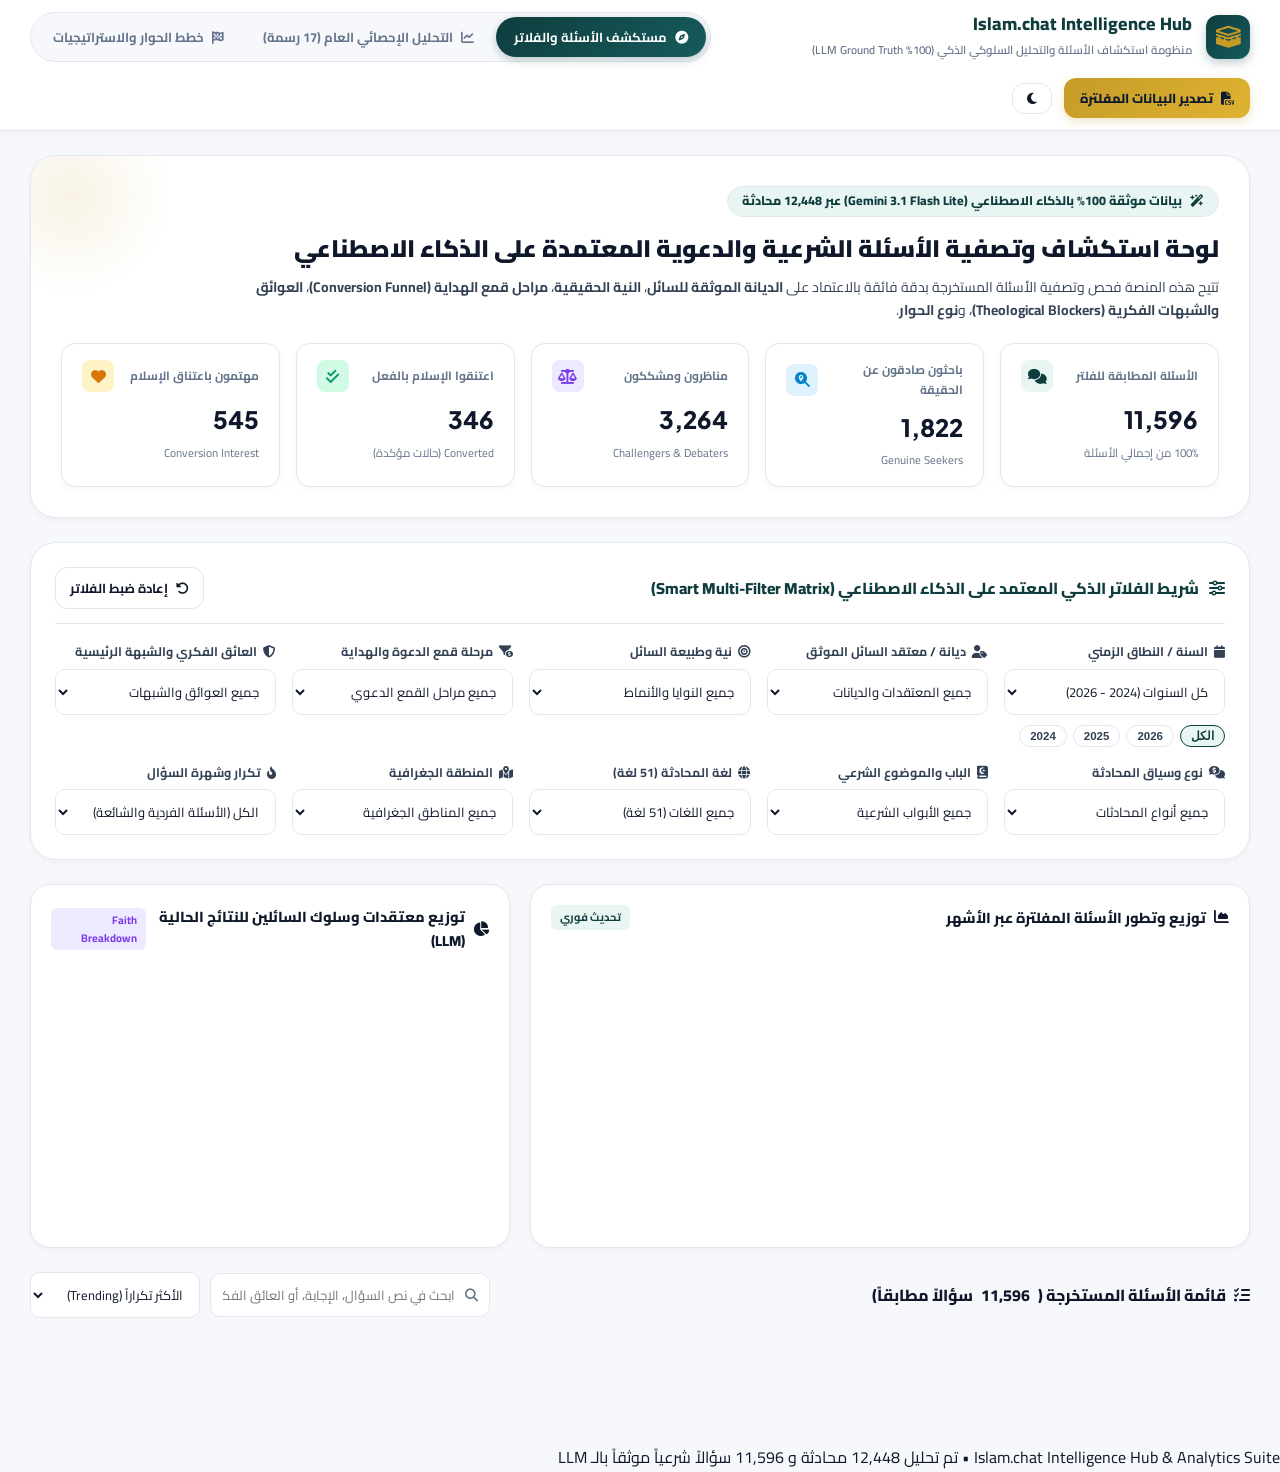
==== index.html @ 4bec81f0 "feat: implement dynamic Chart.js service and timeline verification scripts for dashboard data visual" ====
<!DOCTYPE html>
<html lang="ar" dir="rtl">
<head>
  <meta charset="UTF-8">
  <meta name="viewport" content="width=device-width, initial-scale=1.0">
  <title>المنصة الموحدة لتحليلات واستكشاف محادثات منصة Islam.chat | Full Intelligence & Q&A Hub</title>
  
  <!-- Google Fonts: Cairo, Plus Jakarta Sans, IBM Plex Sans Arabic -->
  <link rel="preconnect" href="https://fonts.googleapis.com">
  <link rel="preconnect" href="https://fonts.gstatic.com" crossorigin>
  <link href="https://fonts.googleapis.com/css2?family=Cairo:wght@400;500;600;700;800;900&family=IBM+Plex+Sans+Arabic:wght@300;400;500;600;700&family=Plus+Jakarta+Sans:wght@400;600;700;800&display=swap" rel="stylesheet">
  
  <!-- Font Awesome Icons -->
  <link rel="stylesheet" href="https://cdnjs.cloudflare.com/ajax/libs/font-awesome/6.5.1/css/all.min.css">

  <!-- Modular Stylesheets (Microservices Architecture with Cache Busting) -->
  <link rel="stylesheet" href="assets/css/base.css?v=2.3">
  <link rel="stylesheet" href="assets/css/navbar.css?v=2.3">
  <link rel="stylesheet" href="assets/css/kpi.css?v=2.3">
  <link rel="stylesheet" href="assets/css/filter-matrix.css?v=2.3">
  <link rel="stylesheet" href="assets/css/qa-explorer.css?v=2.3">
  <link rel="stylesheet" href="assets/css/macro-analytics.css?v=2.3">
  <link rel="stylesheet" href="assets/css/modal.css?v=2.3">
  <link rel="stylesheet" href="assets/css/playbooks.css?v=2.3">

  <!-- Chart.js for Dynamic Visualizations -->
  <script src="https://cdn.jsdelivr.net/npm/chart.js"></script>
</head>
<body data-theme="light">

  <div id="progress-bar"></div>

  <!-- Top Sticky Navigation Bar -->
  <header class="top-navbar">
    <a href="#" class="brand-logo">
      <div class="brand-icon">
        <i class="fa-solid fa-kaaba"></i>
      </div>
      <div class="brand-text">
        <h1>Islam.chat Intelligence Hub</h1>
        <span>منظومة استكشاف الأسئلة والتحليل السلوكي الذكي (100% LLM Ground Truth)</span>
      </div>
    </a>

    <!-- View Mode Switcher -->
    <div class="view-mode-tabs">
      <button class="view-tab-btn active" onclick="switchMainTab('explorer-view')">
        <i class="fa-solid fa-compass"></i> مستكشف الأسئلة والفلاتر
      </button>
      <button class="view-tab-btn" onclick="switchMainTab('macro-analytics-view')">
        <i class="fa-solid fa-chart-line"></i> التحليل الإحصائي العام (17 رسمة)
      </button>
      <button class="view-tab-btn" onclick="switchMainTab('action-plan-view')">
        <i class="fa-solid fa-flag-checkered"></i> خطط الحوار والاستراتيجيات
      </button>
    </div>

    <!-- Actions -->
    <div class="nav-actions">
      <button class="btn-export" onclick="exportFilteredDataCSV()">
        <i class="fa-solid fa-file-csv"></i> تصدير البيانات المفلترة
      </button>

      <button class="theme-toggle-btn" id="theme-toggle" title="تبديل الوضع الليلي / الفاتح" onclick="toggleTheme()">
        <i class="fa-solid fa-moon"></i>
      </button>
    </div>
  </header>

  <!-- Main Dashboard Container -->
  <div class="dashboard-container">

    <!-- ====================================================================
         TAB 1: Interactive Q&A Explorer & Behavioral Filter Matrix
         ==================================================================== -->
    <section id="explorer-view" class="tab-content active">

      <!-- Hero & Dynamic Metrics -->
      <div class="hero-banner">
        <div class="hero-badge">
          <i class="fa-solid fa-wand-magic-sparkles"></i>
          <span>بيانات موثقة 100% بالذكاء الاصطناعي (Gemini 3.1 Flash Lite) عبر 12,448 محادثة</span>
        </div>
        <h2 class="hero-title">لوحة استكشاف وتصفية الأسئلة الشرعية والدعوية المعتمدة على الذكاء الاصطناعي</h2>
        <p class="hero-subtitle">
          تتيح هذه المنصة فحص وتصفية الأسئلة المستخرجة بدقة فائقة بالاعتماد على <strong>الديانة الموثقة للسائل</strong>، <strong>النية الحقيقية</strong>، <strong>مراحل قمع الهداية (Conversion Funnel)</strong>، <strong>العوائق والشبهات الفكرية (Theological Blockers)</strong>، و<strong>نوع الحوار</strong>.
        </p>

        <!-- KPI Metrics (Ground Truth) -->
        <div class="kpi-grid">
          <div class="kpi-card">
            <div class="kpi-header">
              <span class="kpi-title">الأسئلة المطابقة للفلتر</span>
              <div class="kpi-icon" style="background: var(--brand-teal-soft); color: var(--brand-teal);"><i class="fa-solid fa-comments"></i></div>
            </div>
            <div class="kpi-val" id="kpi-filtered-count">11,596</div>
            <div class="kpi-sub" id="kpi-percentage-badge">100% من إجمالي الأسئلة</div>
          </div>

          <div class="kpi-card">
            <div class="kpi-header">
              <span class="kpi-title">باحثون صادقون عن الحقيقة</span>
              <div class="kpi-icon" style="background: var(--data-blue-soft); color: var(--data-blue);"><i class="fa-solid fa-magnifying-glass-location"></i></div>
            </div>
            <div class="kpi-val" id="kpi-seekers-count">1,822</div>
            <div class="kpi-sub">Genuine Seekers</div>
          </div>

          <div class="kpi-card">
            <div class="kpi-header">
              <span class="kpi-title">مناظرون ومشككون</span>
              <div class="kpi-icon" style="background: var(--insight-purple-soft); color: var(--insight-purple);"><i class="fa-solid fa-scale-balanced"></i></div>
            </div>
            <div class="kpi-val" id="kpi-challengers-count">3,264</div>
            <div class="kpi-sub">Challengers & Debaters</div>
          </div>

          <div class="kpi-card">
            <div class="kpi-header">
              <span class="kpi-title">اعتنقوا الإسلام بالفعل</span>
              <div class="kpi-icon" style="background: var(--benefit-green-soft); color: var(--benefit-green);"><i class="fa-solid fa-check-double"></i></div>
            </div>
            <div class="kpi-val" id="kpi-converted-count">346</div>
            <div class="kpi-sub">Converted (حالات مؤكدة)</div>
          </div>

          <div class="kpi-card">
            <div class="kpi-header">
              <span class="kpi-title">مهتمون باعتناق الإسلام</span>
              <div class="kpi-icon" style="background: var(--warning-amber-soft); color: var(--warning-amber);"><i class="fa-solid fa-heart"></i></div>
            </div>
            <div class="kpi-val" id="kpi-interest-count">545</div>
            <div class="kpi-sub">Conversion Interest</div>
          </div>
        </div>
      </div>

      <!-- Multi-Faceted Filter Matrix (10 LLM Ground Truth Dimensions) -->
      <div class="filter-panel">
        <div class="filter-panel-header">
          <div class="filter-panel-title">
            <i class="fa-solid fa-sliders"></i> شريط الفلاتر الذكي المعتمد على الذكاء الاصطناعي (Smart Multi-Filter Matrix)
          </div>
          <div class="filter-actions">
            <button class="btn-action" onclick="resetAllFilters()" title="إعادة ضبط كافة الفلاتر وتحديث النتائج">
              <i class="fa-solid fa-rotate-left"></i> إعادة ضبط الفلاتر
            </button>
          </div>
        </div>

        <div class="filter-grid">
          <!-- Filter 1: Year / Date -->
          <div class="filter-group">
            <label class="filter-label"><i class="fa-solid fa-calendar"></i> السنة / النطاق الزمني</label>
            <select id="filter-year" class="filter-select" onchange="applyFilters()">
              <option value="all">كل السنوات (2024 - 2026)</option>
              <option value="2026">2026 (الربع الأول)</option>
              <option value="2025">2025 (سنة الانتشار الكبرى)</option>
              <option value="2024">2024 (فترة الإطلاق التجريبي)</option>
            </select>
            <div class="quick-year-chips">
              <button class="chip-btn active" onclick="setQuickYear('all', this)">الكل</button>
              <button class="chip-btn" onclick="setQuickYear('2026', this)">2026</button>
              <button class="chip-btn" onclick="setQuickYear('2025', this)">2025</button>
              <button class="chip-btn" onclick="setQuickYear('2024', this)">2024</button>
            </div>
          </div>

          <!-- Filter 2: Faith & User Belief (LLM Ground Truth) -->
          <div class="filter-group">
            <label class="filter-label"><i class="fa-solid fa-user-tag"></i> ديانة / معتقد السائل الموثق</label>
            <select id="filter-faith" class="filter-select" onchange="applyFilters()">
              <option value="all">جميع المعتقدات والديانات</option>
              <option value="الإسلام (مسلم)">الإسلام (مسلم: 5,337)</option>
              <option value="المسيحية">المسيحية (2,760)</option>
              <option value="غير محدد / غير معلن">غير محدد / غير معلن (1,431)</option>
              <option value="الإلحاد (ملحد)">الإلحاد (ملحد: 880)</option>
              <option value="اللاأدرية (Agnostic)">اللاأدرية (Agnostic: 342)</option>
              <option value="الهندوسية">الهندوسية (334)</option>
              <option value="لاديني عام">لاديني عام (155)</option>
              <option value="البوذية">البوذية (85)</option>
              <option value="اليهودية">اليهودية (80)</option>
              <option value="أديان ومعتقدات أخرى">أديان ومعتقدات أخرى (190)</option>
              <option value="السيخية">السيخية (2)</option>
            </select>
          </div>

          <!-- Filter 3: Intent Classification (LLM Ground Truth) -->
          <div class="filter-group">
            <label class="filter-label"><i class="fa-solid fa-bullseye"></i> نية وطبيعة السائل</label>
            <select id="filter-intent" class="filter-select" onchange="applyFilters()">
              <option value="all">جميع النوايا والأنماط</option>
              <option value="مسلم يتعلم أحكام دينه">مسلم يتعلم أحكام دينه (4,544)</option>
              <option value="مناظر ومشكك يتحدى البوت">مناظر ومشكك يتحدى البوت (3,264)</option>
              <option value="باحث صادق عن الحقيقة">باحث صادق عن الحقيقة (1,822)</option>
              <option value="مستمع سلبي / متابع">مستمع سلبي / متابع (847)</option>
              <option value="مهتم باعتناق الإسلام">مهتم باعتناق الإسلام (545)</option>
              <option value="استفسار خارج الموضوع">استفسار خارج الموضوع (303)</option>
              <option value="تدريب على أساليب الدعوة">تدريب على أساليب الدعوة (209)</option>
              <option value="عبث أو سبام">عبث أو سبام (42)</option>
            </select>
          </div>

          <!-- Filter 4: Conversion Funnel Stage (NEW LLM Dimension) -->
          <div class="filter-group">
            <label class="filter-label"><i class="fa-solid fa-filter-circle-dollar"></i> مرحلة قمع الدعوة والهداية</label>
            <select id="filter-funnel" class="filter-select" onchange="applyFilters()">
              <option value="all">جميع مراحل القمع الدعوي</option>
              <option value="اعتنق الإسلام بالفعل (Converted)">اعتنق الإسلام بالفعل - Converted (346)</option>
              <option value="المرحلة الختامية (على مشارف الإسلام)">المرحلة الختامية (على مشارف الإسلام: 213)</option>
              <option value="المرحلة المتوسطة (اهتمام ومناقشة)">المرحلة المتوسطة (اهتمام ومناقشة: 3,371)</option>
              <option value="المرحلة التمهيدية (استكشاف أولي)">المرحلة التمهيدية (استكشاف أولي: 684)</option>
              <option value="انسحب أثناء الحوار">انسحب أثناء الحوار (1,103)</option>
              <option value="غير منطبق (مسلم أو عام)">غير منطبق - مسلم أو عام (5,879)</option>
            </select>
          </div>

          <!-- Filter 5: Key Blocker / Theological Objection (NEW LLM Dimension) -->
          <div class="filter-group">
            <label class="filter-label"><i class="fa-solid fa-shield-halved"></i> العائق الفكري والشبهة الرئيسية</label>
            <select id="filter-blocker" class="filter-select" onchange="applyFilters()">
              <option value="all">جميع العوائق والشبهات</option>
              <option value="الشك العقلي والمنطقي">الشك العقلي والمنطقي (2,397)</option>
              <option value="عقيدة التثليث (لدى النصارى)">عقيدة التثليث لدى النصارى (703)</option>
              <option value="اعتراضات أخلاقية واجتماعية">اعتراضات أخلاقية واجتماعية (459)</option>
              <option value="التمسك بالهوية الثقافية">التمسك بالهوية الثقافية (292)</option>
              <option value="الصورة المشوهة في الإعلام">الصورة المشوهة في الإعلام (256)</option>
              <option value="ضعف الاهتمام والجدية">ضعف الاهتمام والجدية (209)</option>
              <option value="الحيرة بين الفرق والمذاهب">الحيرة بين الفرق والمذاهب (141)</option>
              <option value="الخوف من ضغط الأهل والمجتمع">الخوف من ضغط الأهل والمجتمع (100)</option>
              <option value="إنكار وجود الخالق (مادي)">إنكار وجود الخالق (26)</option>
              <option value="انعدام الثقة في المؤسسات الدينية">انعدام الثقة في المؤسسات الدينية (26)</option>
              <option value="لا يوجد عائق محدد">لا يوجد عائق محدد (6,958)</option>
            </select>
          </div>

          <!-- Filter 6: Conversation Type (NEW LLM Dimension) -->
          <div class="filter-group">
            <label class="filter-label"><i class="fa-solid fa-comments-dollar"></i> نوع وسياق المحادثة</label>
            <select id="filter-convtype" class="filter-select" onchange="applyFilters()">
              <option value="all">جميع أنواع المحادثات</option>
              <option value="إرشاد وتوجيه إسلامي">إرشاد وتوجيه إسلامي (3,999)</option>
              <option value="مناظرة عقدية ولاهوتية">مناظرة عقدية ولاهوتية (3,140)</option>
              <option value="دعوة غير المسلمين">دعوة غير المسلمين (2,563)</option>
              <option value="تدريب وتأهيل دعوي">تدريب وتأهيل دعوي (1,333)</option>
              <option value="مساعدة في نصوص أو ترجمة">مساعدة في نصوص أو ترجمة (230)</option>
              <option value="دعم نفسي واستشارة روحية">دعم نفسي واستشارة روحية (99)</option>
              <option value="خارج سياق المنصة">خارج سياق المنصة (185)</option>
            </select>
          </div>

          <!-- Filter 7: Topic Category -->
          <div class="filter-group">
            <label class="filter-label"><i class="fa-solid fa-book-quran"></i> الباب والموضوع الشرعي</label>
            <select id="filter-topic" class="filter-select" onchange="applyFilters()">
              <option value="all">جميع الأبواب الشرعية</option>
              <option value="العقيدة وأصول الإيمان">العقيدة وأصول الإيمان (2,604)</option>
              <option value="مقارنة الأديان وحوار غير المسلمين">مقارنة الأديان وحوار غير المسلمين (2,367)</option>
              <option value="الفقه والعبادات والأحكام">الفقه والعبادات والأحكام (1,990)</option>
              <option value="القرآن الكريم والتفسير">القرآن الكريم والتفسير (1,030)</option>
              <option value="منهجية الدعوة والردود">منهجية الدعوة والردود (788)</option>
              <option value="الحديث الشريف والسيرة النبوية">الحديث الشريف والسيرة النبوية (766)</option>
              <option value="رعاية وتعليم المسلمين الجدد">رعاية وتعليم المسلمين الجدد (610)</option>
              <option value="الأخلاق والآداب الإسلامية">الأخلاق والآداب الإسلامية (498)</option>
              <option value="التاريخ والحضارة الإسلامية">التاريخ والحضارة الإسلامية (399)</option>
              <option value="الاستشارات والتوجيه الشخصي">الاستشارات والتوجيه الشخصي (382)</option>
            </select>
          </div>

          <!-- Filter 8: Language -->
          <div class="filter-group">
            <label class="filter-label"><i class="fa-solid fa-globe"></i> لغة المحادثة (51 لغة)</label>
            <select id="filter-language" class="filter-select" onchange="applyFilters()">
              <option value="all">جميع اللغات (51 لغة)</option>
              <option value="English">الإنجليزية (English: 4,612)</option>
              <option value="Arabic">العربية (Arabic: 4,297)</option>
              <option value="Swahili">السواحلية (Swahili: 847)</option>
              <option value="Japanese">اليابانية (Japanese: 386)</option>
              <option value="French">الفرنسية (French: 281)</option>
              <option value="Filipino">الفلبينية (Filipino: 230)</option>
              <option value="Korean">الكورية (Korean: 153)</option>
              <option value="Central Kurdish">الكردية (Kurdish: 143)</option>
              <option value="Urdu">الأردية (Urdu: 126)</option>
              <option value="Najdi Arabic">العربية النجدية (66)</option>
              <option value="German">الألمانية (German: 51)</option>
              <option value="Spanish">الإسبانية (Spanish: 46)</option>
              <option value="Russian">الروسية (Russian: 38)</option>
              <option value="Indonesian">الإندونيسية (Indonesian: 34)</option>
            </select>
          </div>

          <!-- Filter 9: Geographic Region -->
          <div class="filter-group">
            <label class="filter-label"><i class="fa-solid fa-map-location-dot"></i> المنطقة الجغرافية</label>
            <select id="filter-region" class="filter-select" onchange="applyFilters()">
              <option value="all">جميع المناطق الجغرافية</option>
              <option value="العالم الغربي والناطق بالإنجليزية">العالم الغربي والناطق بالإنجليزية (4,612)</option>
              <option value="الشرق الأوسط وشمال أفريقيا">الشرق الأوسط وشمال أفريقيا (4,363)</option>
              <option value="أفريقيا جنوب الصحراء">أفريقيا جنوب الصحراء (850)</option>
              <option value="شرق وجنوب شرق آسيا">شرق وجنوب شرق آسيا (805)</option>
              <option value="أوروبا وأمريكا اللاتينية">أوروبا وأمريكا اللاتينية (403)</option>
              <option value="آسيا الوسطى وأوراسيا">آسيا الوسطى وأوراسيا (224)</option>
              <option value="جنوب آسيا (شبه القارة الهندية)">جنوب آسيا (شبه القارة الهندية: 185)</option>
            </select>
          </div>

          <!-- Filter 10: Trending / Cluster Size -->
          <div class="filter-group">
            <label class="filter-label"><i class="fa-solid fa-fire-flame-curved"></i> تكرار وشهرة السؤال</label>
            <select id="filter-trending" class="filter-select" onchange="applyFilters()">
              <option value="all">الكل (الأسئلة الفردية والشائعة)</option>
              <option value="trending_only">الأسئلة الأكثر تكراراً فقط (Trending > 1)</option>
              <option value="unique_only">الأسئلة الفردية فقط</option>
            </select>
          </div>
        </div>
      </div>

      <!-- Dynamic Live Charts Row -->
      <div class="charts-split-grid">
        <div class="chart-card">
          <div class="chart-card-header">
            <span class="chart-card-title"><i class="fa-solid fa-chart-area"></i> توزيع وتطور الأسئلة المفلترة عبر الأشهر</span>
            <span class="badge badge-topic" id="chart-timeline-badge">تحديث فوري</span>
          </div>
          <div class="chart-canvas-wrapper">
            <canvas id="timelineChart"></canvas>
          </div>
        </div>

        <div class="chart-card">
          <div class="chart-card-header">
            <span class="chart-card-title"><i class="fa-solid fa-chart-pie"></i> توزيع معتقدات وسلوك السائلين للنتائج الحالية (LLM)</span>
            <span class="badge badge-faith" id="chart-faith-badge">Faith Breakdown</span>
          </div>
          <div class="chart-canvas-wrapper">
            <canvas id="faithChart"></canvas>
          </div>
        </div>
      </div>

      <!-- Results Header & Controls -->
      <div class="results-bar">
        <div class="results-count-title">
          <i class="fa-solid fa-list-check"></i> قائمة الأسئلة المستخرجة (<span id="results-count">11,596</span> سؤالاً مطابقاً)
        </div>

        <div class="results-controls">
          <div class="search-input-wrapper">
            <i class="fa-solid fa-magnifying-glass"></i>
            <input type="text" id="live-search-input" class="filter-input" placeholder="ابحث في نص السؤال، الإجابة، أو العائق الفكري..." onkeyup="onSearchInput()">
          </div>

          <select id="sort-select" class="filter-select" style="width: 170px;" onchange="applySort()">
            <option value="trending_desc">الأكثر تكراراً (Trending)</option>
            <option value="id_desc">الأحدث إضافة</option>
            <option value="id_asc">الأقدم إضافة</option>
            <option value="richness_desc">الأطول إجابة وثراءً</option>
          </select>
        </div>
      </div>

      <!-- Cards Grid -->
      <div class="qa-cards-grid" id="qa-cards-container">
        <!-- Rendered dynamically via QaCardComponent -->
      </div>

      <!-- Pagination -->
      <div class="pagination-bar" id="pagination-container">
        <!-- Rendered dynamically via QaCardComponent -->
      </div>

    </section>

    <!-- ====================================================================
         TAB 2: Macro Statistical Analysis (17 Full Visual Charts from Commit 2ba7ad9)
         ==================================================================== -->
    <section id="macro-analytics-view" class="tab-content">
      
      <div class="hero-banner">
        <div class="hero-badge"><i class="fa-solid fa-chart-pie"></i> التقرير الإحصائي الكلي الشامل</div>
        <h2 class="hero-title">الدليل التحليلي الشامل لـ 17 رسماً بيانياً</h2>
        <p class="hero-subtitle">
          تفسير إحصائي وإداري معمق لجميع جوانب أداء منصة Islam.chat عبر <strong>12,448 محادثة</strong> و <strong>80 لغة</strong>، شاملاً التحليل الزمني، معدلات الارتداد، توازن الحوار، اتفاقية مستوى الخدمة (SLA)، وأوقات الذروة العالمية.
        </p>
      </div>

      <!-- 10 Topics & 17 Charts from commit 2ba7ad92c833c33012003ac646be503efb5759c4 -->
<section id="topic-1" class="section-container topic-card" data-keywords="الزمني النمو رمضان الحج الأشهر الساعات الأيام المدة Chart 1 Chart 2 Chart 3 Chart 4 Chart 5">

        <div class="section-header">

          <div class="section-header-title">

            <div class="topic-number-badge">01</div>

            <div>

              <h2>المحور الأول: التحليل الزمني ومواسم الاستخدام (Temporal Dynamics)</h2>

              <p>شرح تفصيلي لـ 5 رسومات بيانية توضح متى وأين يتحدث الناس مع البوت، ومواسم الذروة، وأزمنة الجلسات.</p>

            </div>

          </div>

        </div>



        <!-- الرسمة 1 -->

        <div class="chart-presentation-card">

          <div class="chart-meta-header">

            <div class="chart-badge-title">

              <i class="fa-solid fa-chart-line"></i> الرسم البياني 1: النمو السنوي والتوزيع الموسمي الشهري التراكمي (Yearly & Monthly Seasonality)

            </div>

            <span class="chart-id-tag">Chart #01 (Cell 4)</span>

          </div>



          <div class="chart-image-frame" onclick="openLightbox('assets/images/chart_01_cell_4.png')">

            <img src="assets/images/chart_01_cell_4.png" alt="النمو السنوي والموسمي" loading="lazy">

            <div class="chart-zoom-btn"><i class="fa-solid fa-expand"></i> انقر للتكبير عالي الدقة</div>

          </div>



          <div class="deep-explanation-grid">

            <div class="explanation-box box-data-breakdown">

              <div class="explanation-box-header"><i class="fa-solid fa-database"></i> 1. ما هي الداتا المعروضة في هذه الرسمة؟</div>

              <div class="explanation-content">

                <p>تعرض هذه الرسمة <strong>لوحتين بيانيتين أساسيتين (2 Subplots)</strong> توضحان حجم واستخدام المنصة على المستويين السنوي والشهري التراكمي:</p>

                <ul>

                  <li><strong>اللوحة الأولى (اليسار - Total Conversations per Year):</strong> رسم شريطي أزرق يوضح التطور السنوي:

                    <ul>

                      <li>عام <strong>2024:</strong> 179 محادثة (فترة البداية والتجربة).</li>

                      <li>عام <strong>2025:</strong> 11,056 محادثة (سنة الانتشار الحقيقي بنمو +6,076%).</li>

                      <li>عام <strong>2026:</strong> 1,213 محادثة (الربع الأول فقط حتى 26 مارس 2026).</li>

                    </ul>

                  </li>

                  <li><strong>اللوحة الثانية (اليمين - Seasonality: Conversations per Month):</strong> رسم شريطي ملون يوضح مجموع محادثات كل شهر مجمعة عبر كامل تاريخ المنصة (All-Time Aggregated):

                    <ul>

                      <li>يتصدر <strong>شهر مارس (March) القمة بـ 3,458 محادثة</strong> (بسبب شهر رمضان المبارك).</li>

                      <li>يأتي <strong>شهر يونيو (June) في المركز الثاني بـ 1,790 محادثة</strong> (بسبب موسم الحج).</li>

                      <li>يأتي <strong>شهر أكتوبر (October) بـ 1,301 محادثة</strong>، بينما تسجل شهور الصيف (مايو، أغسطس، سبتمبر) أدنى المستويات (حوالي 450 - 500 محادثة).</li>

                    </ul>

                  </li>

                </ul>

                <p style="margin-top: 10px; font-size: 13px; color: var(--text-muted);">

                  📌 <em>ملاحظة: تفاصيل نشاط "أيام الأسبوع" و"ساعات اليوم" تم إفراد رسومات بيانية مخصصة ومفصلة لها لاحقاً في الرسوم (Chart #04 الخريطة الحرارية، و Chart #11 و #12).</em>

                </p>

              </div>

            </div>



            <div class="explanation-box box-business-benefit">

              <div class="explanation-box-header"><i class="fa-solid fa-briefcase"></i> 2. ما هي الاستفادة العملية وقرارات البيزنس من هذه الرسمة؟</div>

              <div class="explanation-content">

                <p>تعتبر هذه الرسمة بمثابة البوصلة الاستراتيجية لتخطيط السعة والنمو السنوي:</p>

                <ul>

                  <li><span class="decision-badge">تقييم نمو المنتج</span> <strong>إثبات نجاح الانتشار:</strong> القفزة من 179 محادثة إلى أكثر من 11 ألف محادثة تثبت نجاح المنتج واستقراره وتزايد اعتماده لدى المستخدمين.</li>

                  <li><span class="decision-badge">تخطيط الميزانية</span> <strong>توقع الإنفاق السحابي:</strong> توزيع الاستهلاك يوضح أن الربع الأول والثاني هما الأكثر استهلاكاً لحصص التوكنز (Tokens) وتكاليف الـ API، مما يساعد الإدارة المالية في حجز اشتراكات سنوية مسبقة بتخفيضات تصل إلى 30%.</li>

                </ul>

              </div>

            </div>

          </div>

        </div>



        <!-- الرسمة 2 -->

        <div class="chart-presentation-card">

          <div class="chart-meta-header">

            <div class="chart-badge-title">

              <i class="fa-solid fa-timeline"></i> الرسم البياني 2: الخط الزمني الفعلي للمحادثات شهرًا بشهر (No Accumulation Bias)

            </div>

            <span class="chart-id-tag">Chart #02 (Cell 5)</span>

          </div>



          <div class="chart-image-frame" onclick="openLightbox('assets/images/chart_02_cell_5.png')">

            <img src="assets/images/chart_02_cell_5.png" alt="الخط الزمني الفعلي شهرًا بشهر" loading="lazy">

            <div class="chart-zoom-btn"><i class="fa-solid fa-expand"></i> انقر للتكبير عالي الدقة</div>

          </div>



          <div class="deep-explanation-grid">

            <div class="explanation-box box-data-breakdown">

              <div class="explanation-box-header"><i class="fa-solid fa-database"></i> 1. ما هي الداتا المعروضة في هذه الرسمة؟</div>

              <div class="explanation-content">

                <p>تعرض هذه الرسمة التسلسل التاريخي الحقيقي للمحادثات شهرًا بشهر على مدار 18 شهرًا متتاليًا (من 2024-10 إلى 2026-03) بشكل منفصل دون دمج شهور السنوات المتشابهة:</p>

                <ul>

                  <li><strong>المحور الأفقي (X-Axis):</strong> الشهور بتسلسلها الزمني الفعلي (سنة-شهر: `2024-10` وحتى `2026-03`).</li>

                  <li><strong>المحور الرأسي (Y-Axis):</strong> عدد المحادثات الفعلية المسجلة في كل شهر (`Number of Conversations`).</li>

                  <li><strong>أهم القمم المسجلة بالأرقام:</strong>

                    <ul>

                      <li><strong>مارس 2025 (2025-03):</strong> القمة الكبرى بـ <strong>3,091 محادثة</strong>.</li>

                      <li><strong>يونيو 2025 (2025-06):</strong> القمة الثانية بـ <strong>1,790 محادثة</strong>.</li>

                      <li><strong>أكتوبر 2025 (2025-10):</strong> 1,161 محادثة.</li>

                      <li><strong>مارس 2026 (2026-03):</strong> 367 محادثة (حتى 26 مارس).</li>

                    </ul>

                  </li>

                </ul>

              </div>

            </div>



            <div class="explanation-box box-business-benefit">

              <div class="explanation-box-header"><i class="fa-solid fa-briefcase"></i> 2. ما هي الاستفادة العملية وقرارات البيزنس من هذه الرسمة؟</div>

              <div class="explanation-content">

                <p>تكشف هذه الرسمة عن الأثر الموسمي الحاسم للمناسبات الدينية الكبرى:</p>

                <ul>

                  <li><span class="decision-badge">رؤية استراتيجية</span> <strong>أثر شهر رمضان المبارك 1446هـ:</strong> قفزة مارس 2025 توافقت بدقة مع شهر رمضان، حيث زاد الطلب بنسبة <strong>+1,151%</strong> مقارنة بشهر فبراير (247 محادثة). هذا يثبت أن رمضان هو المحرك الأكبر للبحث الديني.</li>

                  <li><span class="decision-badge">رؤية استراتيجية</span> <strong>أثر موسم الحج وعيد الأضحى:</strong> قفزة يونيو 2025 توافقت مع شهر ذي الحجة وموسم الحج.</li>

                  <li><span class="decision-badge">قرار بيزنس</span> <strong>الاستعداد المالي والتقني للمواسم:</strong> يجب تفعيل ميزة التوسع التلقائي للخوادم (Auto-Scaling) ومضاعفة ميزانية الـ API والـ Tokens قبل حلول شهر رمضان بشهر على الأقل.</li>

                </ul>

              </div>

            </div>



            <div class="explanation-box box-methodology-alert">

              <div class="explanation-box-header"><i class="fa-solid fa-circle-exclamation"></i> ⚠️ تنبيه إحصائي لمنع الالتباس المنهجي</div>

              <div class="explanation-content">

                <p>في الرسم البياني السابق (Chart 1)، يظهر شهر مارس برقم 3,458 محادثة لأن الرسم السابق جمع أرقام مارس 2025 (3,091) مع مارس 2026 (367). هذا الرسم المنفصل (Chart 2) يصحح هذا الانحياز ويوضح الواقع بدقة متناهية.</p>

              </div>

            </div>

          </div>

        </div>



        <!-- الرسمة 3 -->

        <div class="chart-presentation-card">

          <div class="chart-meta-header">

            <div class="chart-badge-title">

              <i class="fa-solid fa-chart-area"></i> الرسم البياني 3: النشاط اليومي والمتوسط المتحرك لـ 7 أيام (Daily Volume Timeline)

            </div>

            <span class="chart-id-tag">Chart #03 (Cell 6)</span>

          </div>



          <div class="chart-image-frame" onclick="openLightbox('assets/images/chart_03_cell_6.png')">

            <img src="assets/images/chart_03_cell_6.png" alt="النشاط اليومي والمتوسط المتحرك" loading="lazy">

            <div class="chart-zoom-btn"><i class="fa-solid fa-expand"></i> انقر للتكبير عالي الدقة</div>

          </div>



          <div class="deep-explanation-grid">

            <div class="explanation-box box-data-breakdown">

              <div class="explanation-box-header"><i class="fa-solid fa-database"></i> 1. ما هي الداتا المعروضة في هذه الرسمة؟</div>

              <div class="explanation-content">

                <p>تعرض هذه الرسمة منحنيين للنشاط اليومي على مدار ما يقارب 520 يوماً متصلاً:</p>

                <ul>

                  <li><strong>المحور الأفقي (Date):</strong> التاريخ اليومي من أواخر 2024 وحتى مارس 2026.</li>

                  <li><strong>المحور الرأسي (Number of Conversations):</strong> عدد المحادثات اليومية (يصل إلى قمم تفوق 450 محادثة في اليوم الواحد).</li>

                  <li><strong>المنحنى الأزرق الفاتح (Daily):</strong> يمثل عدد المحادثات الفعلي الحقيقي لكل يوم منفرد، بما يحتويه من تذبذب طبيعي بين أيام الأسبوع.</li>

                  <li><strong>المنحنى الأحمر (7-Day Rolling Avg):</strong> يمثل المتوسط الحسابي المتحرك لـ 7 أيام متتالية، ووظيفته تنعيم التذبذبات اليومية لإبراز الاتجاه الحقيقي العام للصعود والهبوط.</li>

                </ul>

              </div>

            </div>



            <div class="explanation-box box-business-benefit">

              <div class="explanation-box-header"><i class="fa-solid fa-briefcase"></i> 2. ما هي الاستفادة العملية وقرارات البيزنس من هذه الرسمة؟</div>

              <div class="explanation-content">

                <p>تساعد هذه الرسمة في مراقبة الاستقرار التشغيلي وكشف الشذوذ:</p>

                <ul>

                  <li><span class="decision-badge">مراقبة تشغيلية</span> <strong>التحقق من عدم وجود انقطاعات فجائية:</strong> يُثبت الخط المتصل عدم حدوث أي انقطاع كامل للخدمة (Zero Outage Days) طوال عام 2025.</li>

                  <li><span class="decision-badge">تخطيط السعة</span> <strong>فهم التذبذب الأسبوعي:</strong> يوضح المنحنى أن التذبذب بين أيام الأسبوع طبيعي ومتكرر ولا يمثل انخفاضاً حقيقياً في الاهتمام.</li>

                </ul>

              </div>

            </div>

          </div>

        </div>



        <!-- الرسمة 4 -->

        <div class="chart-presentation-card">

          <div class="chart-meta-header">

            <div class="chart-badge-title">

              <i class="fa-solid fa-fire"></i> الرسم البياني 4: الخريطة الحرارية لتقاطع الأيام والساعات (Day vs. Hour Heatmap)

            </div>

            <span class="chart-id-tag">Chart #04 (Cell 7)</span>

          </div>



          <div class="chart-image-frame" onclick="openLightbox('assets/images/chart_04_cell_7.png')">

            <img src="assets/images/chart_04_cell_7.png" alt="الخريطة الحرارية للأيام والساعات" loading="lazy">

            <div class="chart-zoom-btn"><i class="fa-solid fa-expand"></i> انقر للتكبير عالي الدقة</div>

          </div>



          <div class="deep-explanation-grid">

            <div class="explanation-box box-data-breakdown">

              <div class="explanation-box-header"><i class="fa-solid fa-database"></i> 1. ما هي الداتا المعروضة في هذه الرسمة؟</div>

              <div class="explanation-content">

                <p>مصفوفة لونية دقيقة تقيس كثافة المحادثات عند تقاطع كل يوم من أيام الأسبوع مع كل ساعة من ساعات اليوم الـ 24:</p>

                <ul>

                  <li><strong>المحور الرأسي (Day of Week):</strong> أيام الأسبوع من الإثنين (Monday) إلى الأحد (Sunday).</li>

                  <li><strong>المحور الأفقي (Hour of Day 24h):</strong> ساعات اليوم من 0 إلى 23.</li>

                  <li><strong>مقياس الألوان (Blue Colormap):</strong> تدرج لوني أزرق يبدأ من الأزرق الفاتح جداً (أقل من 30 محادثة) إلى الأزرق الداكن والكحلي الغامق (أكثر من 140 محادثة).</li>

                  <li><strong>الخلايا الأكثر كثافة ونشاطاً بالأرقام الدقيقة:</strong>

                    <ul>

                      <li>يوم <strong>الأربعاء الساعة 13:00</strong> سجلت <strong>148 محادثة</strong> (أعلى خلية في الأسبوع).</li>

                      <li>يوم <strong>الخميس الساعة 13:00</strong> سجلت <strong>141 محادثة</strong>، والساعة 22:00 سجلت 138، والساعة 15:00 سجلت 133.</li>

                      <li>يوم <strong>الجمعة الساعة 16:00</strong> سجلت 127 محادثة.</li>

                    </ul>

                  </li>

                </ul>

              </div>

            </div>



            <div class="explanation-box box-business-benefit">

              <div class="explanation-box-header"><i class="fa-solid fa-briefcase"></i> 2. ما هي الاستفادة العملية وقرارات البيزنس من هذه الرسمة؟</div>

              <div class="explanation-content">

                <p>تستخدم الخريطة الحرارية في توزيع الورديات والدعم البشري الفوري:</p>

                <ul>

                  <li><span class="decision-badge">فريق الدعوة والمشرفين</span> <strong>توزيع المشرفين البشريين:</strong> إذا كان هناك دعاة أو مشرفون يردون على الحالات المعقدة، فإن تواجدهم الحي إلزامي يومي الأربعاء والخميس من 1:00 ظهراً إلى 6:00 مساءً.</li>

                  <li><span class="decision-badge">إدارة التكاليف</span> <strong>تقليل السيرفرات خارج أوقات الذروة:</strong> تقليص عدد خوادم المعالجة السحابية بعد منتصف الليل (بين 1:00 إلى 5:00 صباحاً) لتوفير تكاليف البنية التحتية بنسبة قد تصل إلى 40%.</li>

                </ul>

              </div>

            </div>

          </div>

        </div>



        <!-- الرسمة 5 -->

        <div class="chart-presentation-card">

          <div class="chart-meta-header">

            <div class="chart-badge-title">

              <i class="fa-solid fa-stopwatch"></i> الرسم البياني 5: توزيع المدة الزمنية للمحادثات بالدقائق (Duration Distribution)

            </div>

            <span class="chart-id-tag">Chart #05 (Cell 8)</span>

          </div>



          <div class="chart-image-frame" onclick="openLightbox('assets/images/chart_05_cell_8.png')">

            <img src="assets/images/chart_05_cell_8.png" alt="توزيع مدة المحادثات" loading="lazy">

            <div class="chart-zoom-btn"><i class="fa-solid fa-expand"></i> انقر للتكبير عالي الدقة</div>

          </div>



          <div class="deep-explanation-grid">

            <div class="explanation-box box-data-breakdown">

              <div class="explanation-box-header"><i class="fa-solid fa-database"></i> 1. ما هي الداتا المعروضة في هذه الرسمة؟</div>

              <div class="explanation-content">

                <p>تعرض هذه الرسمة لوحتين بيانيتين لتوزيع الزمن الإجمالي الذي يقضيه المستخدم داخل المحادثة:</p>

                <ul>

                  <li><strong>اللوحة الأولى (اليسار - Duration Distribution 0-60 Minutes):</strong> مدرج تكراري بلون أرجواني/بنفسجي يوضح أن الغالبية الساحقة من المحادثات تتركز في الدقائق الأولى بالقرب من الصفر.</li>

                  <li><strong>اللوحة الثانية (اليمين - Zoomed: 0-10 Minutes):</strong> تكبير دقيق لأول 10 دقائق (تمثل 85% من البيانات) بلون وردي، وتوضح أن:

                    <ul>

                      <li>أكثر من <strong>4,800 محادثة تنتهي في أقل من دقيقة واحدة</strong> (طرح سؤال وتلقي الإجابة فوراً).</li>

                      <li><strong>85.3% من المحادثات (10,623 محادثة)</strong> تستغرق أقل من 10 دقائق.</li>

                      <li>فقط 9.1% تمتد بين 10 إلى 60 دقيقة، و 5.6% تمتد لساعات أو أيام.</li>

                    </ul>

                  </li>

                </ul>

              </div>

            </div>



            <div class="explanation-box box-business-benefit">

              <div class="explanation-box-header"><i class="fa-solid fa-briefcase"></i> 2. ما هي الاستفادة العملية وقرارات البيزنس من هذه الرسمة؟</div>

              <div class="explanation-content">

                <p>تكشف هذه البيانات عن النمط السلوكي المهيمن لزوار الموقع:</p>

                <ul>

                  <li><span class="decision-badge">تصميم تجربة المستخدم UX</span> <strong>النمط الاستفساري السريع (Quick Q&A):</strong> معظم المستخدمين يأتون بهدف الحصول على فتوى أو إجابة فورية لسؤال محدد ثم المغادرة فوراً. يجب أن تكون الإجابة الأولى للبوت مباشرة ومركزة دون إطالة غير مبررة.</li>

                  <li><span class="decision-badge">إدارة الجلسات</span> <strong>ضبط مهلة انتهاء الجلسة (Session Timeout):</strong> يمكن ضبط إغلاق الجلسة غير النشطة بعد 30 دقيقة بأمان تام دون مقاطعة 94.4% من المستخدمين.</li>

                </ul>

              </div>

            </div>

          </div>

        </div>

      </section>



      <!-- ====================================================================

           المحور 2: تفاعل المستخدمين

           ==================================================================== -->

      <section id="topic-2" class="section-container topic-card" data-keywords="التفاعل الارتداد الرسائل عمق الحوار الاستجابة Bounce Rate">

        <div class="section-header">

          <div class="section-header-title">

            <div class="topic-number-badge">02</div>

            <div>

              <h2>المحور الثاني: تحليل التفاعل وعمق المشاركة (Engagement & Bounce Rate)</h2>

              <p>هل يتفاعل المستخدمون فعليًا أم يغادرون فور فتح المحادثة؟ وما هو عمق النقاشات المسجلة؟</p>

            </div>

          </div>

        </div>



        <div class="deep-explanation-grid">

          <div class="explanation-box box-data-breakdown">

            <div class="explanation-box-header"><i class="fa-solid fa-chart-pie"></i> 1. البيانات الإحصائية لمعدل الارتداد وعمق الحوار</div>

            <div class="explanation-content">

              <ul>

                <li><strong>معدل الارتداد (Bounce Rate):</strong> <strong>0.8% فقط (100 محادثة)</strong> من أصل 12,448 محادثة فتح فيها المستخدم الصندوق دون إرسال أي رسالة.</li>

                <li><strong>معدل التفاعل الإيجابي:</strong> <strong>99.2% (12,348 مستخدم)</strong> تفاعلوا وأرسلوا رسالة واحدة على الأقل.</li>

                <li><strong>محادثات قصيرة (1-2 رسالة مستخدم):</strong> 7,514 محادثة (<strong>60.4%</strong>).</li>

                <li><strong>محادثات متوسطة (3-10 رسائل مستخدم):</strong> 4,285 محادثة (<strong>34.4%</strong>).</li>

                <li><strong>محادثات مطولة (+10 رسائل مستخدم):</strong> 549 محادثة (<strong>4.4%</strong>).</li>

              </ul>

            </div>

          </div>



          <div class="explanation-box box-business-benefit">

            <div class="explanation-box-header"><i class="fa-solid fa-briefcase"></i> 2. الاستفادة العملية وقرارات البيزنس</div>

            <div class="explanation-content">

              <ul>

                <li><span class="decision-badge">مؤشر نجاح قاطع</span> <strong>جاذبية واجهة المحادثة:</strong> ارتداد 0.8% يثبت أن زوار الموقع لديهم دافع قوي جداً للحديث وليسوا زواراً عابرين بالخطأ.</li>

                <li><span class="decision-badge">تطوير المنتج</span> <strong>تقسيم تجربة المستخدم إلى مسارين:</strong> مسار "الإجابة السريعة المركزة" لـ 60% من المستخدمين، ومسار "الحوار التفاعلي المتعمق" مع اقتراح أسئلة متابعة ذكية لـ 38% الراغبين في النقاش.</li>

              </ul>

            </div>

          </div>

        </div>

      </section>



      <!-- ====================================================================

           المحور 3: اللغات العالمية (رسمتان: Chart 6 & Chart 7)

           ==================================================================== -->

      <section id="topic-3" class="section-container topic-card" data-keywords="اللغات العربية الإنجليزية السواحيلية اليابانية الفرنسية الفلبينية Chart 6 Chart 7">

        <div class="section-header">

          <div class="section-header-title">

            <div class="topic-number-badge">03</div>

            <div>

              <h2>المحور الثالث: التوزيع الجغرافي واللغوي (Global Language Distribution)</h2>

              <p>شرح تفصيلي للغتي الهيمنة (العربية والإنجليزية) ولغات النمو الصاعدة (السواحيلية، الفلبينية، والفرنسية).</p>

            </div>

          </div>

        </div>



        <!-- الرسمة 6 -->

        <div class="chart-presentation-card">

          <div class="chart-meta-header">

            <div class="chart-badge-title">

              <i class="fa-solid fa-bars-progress"></i> الرسم البياني 6: ترتيب الحصص السوقية للغات الـ 15 الكبرى (Distribution of Conversation Languages Top 15)

            </div>

            <span class="chart-id-tag">Chart #06 (Cell 15)</span>

          </div>



          <div class="chart-image-frame" onclick="openLightbox('assets/images/chart_06_cell_15.png')">

            <img src="assets/images/chart_06_cell_15.png" alt="توزيع اللغات الـ 15 الكبرى" loading="lazy">

            <div class="chart-zoom-btn"><i class="fa-solid fa-expand"></i> انقر للتكبير عالي الدقة</div>

          </div>



          <div class="deep-explanation-grid">

            <div class="explanation-box box-data-breakdown">

              <div class="explanation-box-header"><i class="fa-solid fa-database"></i> 1. ما هي الداتا المعروضة في هذه الرسمة؟</div>

              <div class="explanation-content">

                <p>رسم شريطي أفقي يوضح الترتيب التنازلي للغات الـ 15 الأكثر استخداماً من بين 80 لغة اكتشفها النظام، مع ذكر النسبة المئوية المكتوبة على طرف كل شريط وعدد المحادثات على المحور الأفقي:</p>

                <ul>

                  <li>🥇 <strong>اللغة العربية (Arabic):</strong> المركز الأول بـ <strong>5,667 محادثة (45.5%)</strong>.</li>

                  <li>🥈 <strong>اللغة الإنجليزية (English):</strong> المركز الثاني بـ <strong>4,293 محادثة (34.5%)</strong>.</li>

                  <li>🥉 <strong>السواحيلية (Swahili):</strong> المركز الثالث بـ <strong>579 محادثة (4.7%)</strong>.</li>

                  <li><strong>اليابانية (Japanese):</strong> 350 محادثة (2.8%).</li>

                  <li><strong>الفرنسية (French):</strong> 302 محادثة (2.4%).</li>

                  <li><strong>الفلبينية (Filipino):</strong> 189 محادثة (1.5%).</li>

                  <li><strong>الكردية الوسطى (Central Kurdish):</strong> 165 محادثة (1.3%).</li>

                  <li><strong>الكورية (Korean):</strong> 117 محادثة (0.9%)، <strong>الإسبانية:</strong> 113 (0.9%)، <strong>الأردية:</strong> 83 (0.7%).</li>

                </ul>

              </div>

            </div>



            <div class="explanation-box box-business-benefit">

              <div class="explanation-box-header"><i class="fa-solid fa-briefcase"></i> 2. ما هي الاستفادة العملية وقرارات البيزنس من هذه الرسمة؟</div>

              <div class="explanation-content">

                <p>توجه هذه البيانات خطة الترجمة وتطوير النماذج:</p>

                <ul>

                  <li><span class="decision-badge">أولوية الترجمة</span> <strong>التركيز على اللغات الحية:</strong> يجب أن تكون قاعدة المعرفة العقدية ومقارنة الأديان مراجعة ومدققة بأعلى معايير الجودة بالإنجليزية والعربية أولاً (تشكلان 80% من الحجم).</li>

                  <li><span class="decision-badge">توسع إقليمي</span> <strong>اكتشاف أسواق دعوية جديدة:</strong> وجود السواحيلية في المركز الثالث يكشف عن قاعدة مستخدمين ضخمة في شرق أفريقيا (كينيا، تنزانيا، أوغندا) تبحث بنشاط عن الإسلام.</li>

                </ul>

              </div>

            </div>

          </div>

        </div>



        <!-- الرسمة 7 -->

        <div class="chart-presentation-card">

          <div class="chart-meta-header">

            <div class="chart-badge-title">

              <i class="fa-solid fa-chart-column"></i> الرسم البياني 7: متوسط عدد رسائل المستخدم لكل لغة (Average User Messages per Language)

            </div>

            <span class="chart-id-tag">Chart #07 (Cell 16)</span>

          </div>



          <div class="chart-image-frame" onclick="openLightbox('assets/images/chart_07_cell_16.png')">

            <img src="assets/images/chart_07_cell_16.png" alt="متوسط الرسائل حسب اللغة" loading="lazy">

            <div class="chart-zoom-btn"><i class="fa-solid fa-expand"></i> انقر للتكبير عالي الدقة</div>

          </div>



          <div class="deep-explanation-grid">

            <div class="explanation-box box-data-breakdown">

              <div class="explanation-box-header"><i class="fa-solid fa-database"></i> 1. ما هي الداتا المعروضة في هذه الرسمة؟</div>

              <div class="explanation-content">

                <p><strong>رسم شريطي رأسي (Vertical Bar Chart)</strong> يقارن متوسط عدد الرسائل التي يكتبها المستخدم في المحادثة الواحدة مصنفة حسب لغته (مع خطوط فترات الثقة السوداء):</p>

                <ul>

                  <li><strong>المحور الأفقي (Language):</strong> اللغات الـ 10 الكبرى مرتبة.</li>

                  <li><strong>المحور الرأسي (Avg. Messages Sent by User):</strong> متوسط عدد الرسائل لكل مستخدم (من 0 إلى 5 رسائل).</li>

                  <li><strong>القيم الدقيقة المسجلة:</strong>

                    <ul>

                      <li>🥇 <strong>السواحيلية (Swahili):</strong> الأعلى تفاعلاً بمتوسط <strong>4.6 رسائل</strong>.</li>

                      <li>🥈 <strong>الفلبينية (Filipino):</strong> المركز الثاني بمتوسط <strong>4.4 رسائل</strong>.</li>

                      <li>🥉 <strong>الإنجليزية (English):</strong> المركز الثالث بمتوسط <strong>4.1 رسائل</strong>.</li>

                      <li><strong>الأردية (Urdu):</strong> بمتوسط <strong>4.0 رسائل</strong>.</li>

                      <li><strong>اليابانية:</strong> 3.6 رسائل، <strong>الكردية:</strong> 3.3 رسائل، <strong>الكورية:</strong> 3.2 رسائل، <strong>الفرنسية:</strong> 3.1 رسائل.</li>

                      <li><strong>العربية (Arabic):</strong> بمتوسط <strong>3.0 رسائل فقط</strong>، و <strong>الإسبانية:</strong> 2.8 رسالة.</li>

                    </ul>

                  </li>

                </ul>

              </div>

            </div>



            <div class="explanation-box box-business-benefit">

              <div class="explanation-box-header"><i class="fa-solid fa-briefcase"></i> 2. ما هي الاستفادة العملية وقرارات البيزنس من هذه الرسمة؟</div>

              <div class="explanation-content">

                <p>تفسير عمق الحوار وتوجيه استراتيجية المحتوى:</p>

                <ul>

                  <li><span class="decision-badge">رؤية دعوية نوعية</span> <strong>غير العرب أكثر تعمقاً وحواراً:</strong> المستخدمون باللغات الإنجليزية والسواحيلية والفلبينية والأردية يخوضون حوارات دعوية استكشافية طويلة (عن مقارنة الأديان، عيسى في الإسلام، وكيفية إعلان الشهادة)، مما يتطلب أسئلة متابعة متعددة.</li>

                  <li><span class="decision-badge">رؤية للمحتوى العربي</span> <strong>المستخدم العربي يطلب أحكاماً مباشرة:</strong> قصر المحادثات العربية (3 رسائل) يعكس أن المستخدم المسلم يبحث غالباً عن حكم فقهي سريع (حلال/حرام) ويكتفي بالرد دون استرسال.</li>

                </ul>

              </div>

            </div>

          </div>

        </div>

      </section>



      <!-- ====================================================================

           المحور 4: إخفاقات البوت (رسمتان: Chart 8 & Chart 9)

           ==================================================================== -->

      <section id="topic-4" class="section-container topic-card" data-keywords="الإخفاقات الصمت الفشل الأعطال المشاكل الحرجة Chart 8 Chart 9">

        <div class="section-header">

          <div class="section-header-title">

            <div class="topic-number-badge">04</div>

            <div>

              <h2>المحور الرابع: تحليل إخفاقات وصمت البوت (Bot Failure Audit)</h2>

              <p>تشريح دقيق لـ 109 حالات لم يرد فيها المساعد، تصنيف درجات خطورتها، وتحليل أوقاتها ولغاتها.</p>

            </div>

          </div>

        </div>



        <!-- الرسمة 8 -->

        <div class="chart-presentation-card">

          <div class="chart-meta-header">

            <div class="chart-badge-title">

              <i class="fa-solid fa-triangle-exclamation"></i> الرسم البياني 8: إخفاقات البوت حسب السنوات والشهور وساعات اليوم (3 Subplots)

            </div>

            <span class="chart-id-tag">Chart #08 (Cell 19)</span>

          </div>



          <div class="chart-image-frame" onclick="openLightbox('assets/images/chart_08_cell_19.png')">

            <img src="assets/images/chart_08_cell_19.png" alt="إخفاقات البوت بالسنوات والشهور والساعات" loading="lazy">

            <div class="chart-zoom-btn"><i class="fa-solid fa-expand"></i> انقر للتكبير عالي الدقة</div>

          </div>



          <div class="deep-explanation-grid">

            <div class="explanation-box box-data-breakdown">

              <div class="explanation-box-header"><i class="fa-solid fa-database"></i> 1. ما هي الداتا المعروضة في هذه الرسمة؟</div>

              <div class="explanation-content">

                <p>تحتوي هذه الرسمة على <strong>3 لوحات فرعية متتالية (3 Subplots)</strong> تحلل توقيت حدوث حالات الصمت الـ 109:</p>

                <ul>

                  <li><strong>اللوحة الأولى (اليسار - Failures by Year):</strong> رسم شريطي أحمر يوضح عدد الإخفاقات السنوية:

                    <ul>

                      <li>عام <strong>2024:</strong> 7 إخفاقات.</li>

                      <li>عام <strong>2025:</strong> 95 إخفاقاً (سنة الضغط العالي).</li>

                      <li>عام <strong>2026:</strong> 7 إخفاقات.</li>

                    </ul>

                  </li>

                  <li><strong>اللوحة الثانية (الوسط - Failures by Month):</strong> رسم شريطي برتقالي/بني يوضح تركز <strong>55% من الإخفاقات في شهري يناير (30 إخفاقاً) وفبراير (30 إخفاقاً)</strong>، مع 23 في مارس، ثم انخفاض حاد لباقي الشهور (أبريل=3، مايو=1، يونيو=3...).</li>

                  <li><strong>اللوحة الثالثة (اليمين - Failures by Hour of Day):</strong> خط بياني أحمر بنقاط دائرية يوضح ساعات حدوث الأعطال؛ وتبرز قمم الإخفاق في <strong>الساعة 13:00 (13 حالة)</strong> و <strong>الساعة 16:00 (12 حالة)</strong> و <strong>الساعة 20:00 (11 حالة)</strong>.</li>

                </ul>

              </div>

            </div>



            <div class="explanation-box box-business-benefit">

              <div class="explanation-box-header"><i class="fa-solid fa-briefcase"></i> 2. ما هي الاستفادة العملية وقرارات البيزنس من هذه الرسمة؟</div>

              <div class="explanation-content">

                <p>تحديد الأخطاء التقنية المحددة في النظام وتحسين معدل الرضا:</p>

                <ul>

                  <li><span class="decision-badge">تحقيق جنائي هندسي</span> <strong>مراجعة سجلات يناير وفبراير:</strong> تركز 60 حالة في شهرين متتاليين يؤكد وقوع خطأ تقني في سيرفرات الاستقبال أو تحديث للـ Backend خلال تلك الفترة وليس مشكلة عشوائية.</li>

                  <li><span class="decision-badge">جودة الخدمة (QA)</span> <strong>تزامن الإخفاقات مع ساعات الذروة:</strong> حدوث القمم في الساعة 13 و 16 يؤكد أن بعض طلبات الاستدعاء كانت تسقط بسبب الضغط العالي، مما يتطلب تفعيل طوابير انتظار ذكية (Message Queue).</li>

                </ul>

              </div>

            </div>

          </div>

        </div>



        <!-- الرسمة 9 -->

        <div class="chart-presentation-card">

          <div class="chart-meta-header">

            <div class="chart-badge-title">

              <i class="fa-solid fa-language"></i> الرسم البياني 9: حصر إخفاقات وصمت البوت حسب لغة المحادثة (Bot Failures by Language)

            </div>

            <span class="chart-id-tag">Chart #09 (Cell 19)</span>

          </div>



          <div class="chart-image-frame" onclick="openLightbox('assets/images/chart_09_cell_19.png')">

            <img src="assets/images/chart_09_cell_19.png" alt="إخفاقات البوت باللغات" loading="lazy">

            <div class="chart-zoom-btn"><i class="fa-solid fa-expand"></i> انقر للتكبير عالي الدقة</div>

          </div>



          <div class="deep-explanation-grid">

            <div class="explanation-box box-data-breakdown">

              <div class="explanation-box-header"><i class="fa-solid fa-database"></i> 1. ما هي الداتا المعروضة في هذه الرسمة؟</div>

              <div class="explanation-content">

                <p><strong>رسم شريطي أفقي واحد (Horizontal Bar Chart)</strong> يوضح عدد مرات صمت البوت مصنفة حسب كل لغة بالتفصيل من الأعلى للأدنى:</p>

                <ul>

                  <li><strong>المحور الرأسي (conversation_language):</strong> اللغات الـ 24 التي سجلت إخفاقاً واحداً على الأقل.</li>

                  <li><strong>المحور الأفقي (Count of Failed Conversations):</strong> عدد المحادثات الفاشلة (من 0 إلى 40).</li>

                  <li><strong>الأرقام التفصيلية:</strong>

                    <ul>

                      <li>🥇 <strong>العربية (Arabic):</strong> 39 حالة إخفاق (35.8% من إجمالي الإخفاقات).</li>

                      <li>🥈 <strong>الإنجليزية (English):</strong> 38 حالة إخفاق (34.9%).</li>

                      <li>🥉 <strong>الفارسية (Persian):</strong> 4 حالات إخفاق.</li>

                      <li><strong>محادثات بلا لغة محددة (No Language):</strong> 3 حالات، <strong>السندية:</strong> 3 حالات.</li>

                      <li><strong>الإسبرانتو، الفرنسية، البولندية:</strong> حالتان لكل منها، وباقي اللغات حالة واحدة لكل لغة.</li>

                    </ul>

                  </li>

                </ul>

              </div>

            </div>



            <div class="explanation-box box-business-benefit">

              <div class="explanation-box-header"><i class="fa-solid fa-briefcase"></i> 2. ما هي الاستفادة العملية وقرارات البيزنس من هذه الرسمة؟</div>

              <div class="explanation-content">

                <p>حماية تجربة المستخدم تحت وطأة الضغط:</p>

                <ul>

                  <li><span class="decision-badge">حل هندسي فوري</span> <strong>إضافة Fallback Alert:</strong> ربط النظام بآلية تنبيه فوري؛ إذا لم يولد النموذج رداً خلال 10 ثوانٍ، تظهر للمستخدم رسالة فورية: <em>"نعتذر، جاري معالجة طلبك وسنوافيك بالرد فوراً"</em> بدلاً من تركه يواجه شاشة بيضاء صامتة.</li>

                </ul>

              </div>

            </div>

          </div>

        </div>

      </section>



      <!-- ====================================================================

           المحور 5: توازن المحادثة (رسمة واحدة: Chart 10)

           ==================================================================== -->

      <section id="topic-5" class="section-container topic-card" data-keywords="التوازن المحاضرة الاستجواب رسائل البوت Chart 10">

        <div class="section-header">

          <div class="section-header-title">

            <div class="topic-number-badge">05</div>

            <div>

              <h2>المحور الخامس: توازن الحوار بين المستخدم والبوت (Conversation Balance)</h2>

              <p>قياس هل الحوار طبيعي وتفاعلي أم يعاني من إطالة مفرطة (محاضرة) أو تعثر المستخدم (استجواب)؟</p>

            </div>

          </div>

        </div>



        <div class="chart-presentation-card">

          <div class="chart-meta-header">

            <div class="chart-badge-title">

              <i class="fa-solid fa-scale-balanced"></i> الرسم البياني 10: أنماط التوازن ومخطط التشتت لرسائل المستخدم مقابل البوت

            </div>

            <span class="chart-id-tag">Chart #10 (Cell 22)</span>

          </div>



          <div class="chart-image-frame" onclick="openLightbox('assets/images/chart_10_cell_22.png')">

            <img src="assets/images/chart_10_cell_22.png" alt="توازن المحادثة" loading="lazy">

            <div class="chart-zoom-btn"><i class="fa-solid fa-expand"></i> انقر للتكبير عالي الدقة</div>

          </div>



          <div class="deep-explanation-grid">

            <div class="explanation-box box-data-breakdown">

              <div class="explanation-box-header"><i class="fa-solid fa-database"></i> 1. ما هي الداتا المعروضة في هذه الرسمة؟</div>

              <div class="explanation-content">

                <p>تحتوي الرسمة على لوحتين متكاملتين:</p>

                <ul>

                  <li><strong>اللوحة الأولى (اليسار - Distribution of Conversation Styles):</strong> رسم شريطي أفقي يوضح الأنماط الحوارية الأربعة:

                    <ul>

                      <li><strong>حوار متوازن (Balanced Dialogue):</strong> <strong>12,201 محادثة (98.0%)</strong> وهو الشريط الأزرق الأطول.</li>

                      <li><strong>هيمنة المستخدم / استجواب (User Dominant):</strong> <strong>137 محادثة (1.1%)</strong>.</li>

                      <li><strong>صمت المستخدم (Silent User):</strong> 100 محادثة (0.8%).</li>

                      <li><strong>هيمنة البوت / محاضرة (Bot Dominant):</strong> 10 محادثات فقط (0.1%).</li>

                    </ul>

                  </li>

                  <li><strong>اللوحة الثانية (اليمين - Message Volume: User vs. Bot):</strong> مخطط تشتت نقطي (Scatter Plot) يقارن عدد رسائل المستخدم (محور X من 0 إلى 700) بعدد ردود البوت (محور Y من 0 إلى 700)، وتوضح النقاط الزرقاء المصطفة على الخط المتقطع القطري (1:1 Perfect Balance) التوازن التام.</li>

                </ul>

              </div>

            </div>



            <div class="explanation-box box-business-benefit">

              <div class="explanation-box-header"><i class="fa-solid fa-briefcase"></i> 2. ما هي الاستفادة العملية وقرارات البيزنس من هذه الرسمة؟</div>

              <div class="explanation-content">

                <p>تقييم جودة الصياغة الحوارية ونماذج التوجيه (Prompt Engineering):</p>

                <ul>

                  <li><span class="decision-badge">شهادة نجاح للمنتج</span> <strong>توازن بنسبة 98%:</strong> يثبت أن النظام لا يلقي محاضرات طويلة تصيب المستخدم بالملل، ولا يقصر في الشرح لدرجة تجبر المستخدم على تكرار السؤال.</li>

                  <li><span class="decision-badge">فرصة تدقيق</span> <strong>فحص الـ 137 حالة استجواب:</strong> تدل حالات هيمنة المستخدم على أن البوت ربما لم يفهم السؤال في المرة الأولى، مما اضطر المستخدم لتكرار السؤال وإعادة صياغته 3 أو 4 مرات متتالية.</li>

                </ul>

              </div>

            </div>

          </div>

        </div>

      </section>



      <!-- ====================================================================

           المحور 6: أوقات الذروة حسب اللغة (3 رسومات: Charts 11, 12, 13)

           ==================================================================== -->

      <section id="topic-6" class="section-container topic-card" data-keywords="الذروة المناطق الزمنية الساعات اللغات الفروق Chart 11 Chart 12 Chart 13">

        <div class="section-header">

          <div class="section-header-title">

            <div class="topic-number-badge">06</div>

            <div>

              <h2>المحور السادس: أوقات الذروة واختلاف المناطق الزمنية (Peak Times by Language)</h2>

              <p>شرح 3 رسومات بيانية توضح كيف تعكس اللغات المختلفة مواقع مستخدميها الجغرافية وتوقيتاتهم المحلية عبر السنوات 2024 و 2025 و 2026.</p>

            </div>

          </div>

        </div>



        <!-- الرسمة 11 -->

        <div class="chart-presentation-card">

          <div class="chart-meta-header">

            <div class="chart-badge-title">

              <i class="fa-solid fa-clock"></i> الرسم البياني 11: أنماط التفاعل للغات في عام 2024 التأسيسي (Interaction Patterns for 2024)

            </div>

            <span class="chart-id-tag">Chart #11 (Cell 25)</span>

          </div>



          <div class="chart-image-frame" onclick="openLightbox('assets/images/chart_11_cell_25.png')">

            <img src="assets/images/chart_11_cell_25.png" alt="أنماط 2024 للغات" loading="lazy">

            <div class="chart-zoom-btn"><i class="fa-solid fa-expand"></i> انقر للتكبير عالي الدقة</div>

          </div>



          <div class="deep-explanation-grid">

            <div class="explanation-box box-data-breakdown">

              <div class="explanation-box-header"><i class="fa-solid fa-database"></i> 1. ما هي الداتا المعروضة في هذه الرسمة؟</div>

              <div class="explanation-content">

                <p>لوحة ثلاثية (3 Subplots) توضح سلوك اللغات الأولى (الإنجليزية والعربية والعربية النجدية) في 2024:</p>

                <ul>

                  <li><strong>اللوحة 1 (Monthly Seasonality):</strong> خط بياني يوضح بدء تسجيل النشاط في شهور الإطلاق (أكتوبر ونوفمبر وديسمبر).</li>

                  <li><strong>اللوحة 2 (Weekly Routine):</strong> أعمدة توضح أن يوم <strong>الجمعة (Friday)</strong> كان الأبرز في 2024 بنحو 75 محادثة، يليه الخميس بنحو 22 محادثة.</li>

                  <li><strong>اللوحة 3 (Daily Routine):</strong> خط بياني يوضح الساعات الأكثر نشاطاً في 2024 (قمة في الساعة 1:00 صباحاً وقيمة في الساعة 17:00).</li>

                </ul>

              </div>

            </div>



            <div class="explanation-box box-business-benefit">

              <div class="explanation-box-header"><i class="fa-solid fa-briefcase"></i> 2. ما هي الاستفادة العملية وقرارات البيزنس من هذه الرسمة؟</div>

              <div class="explanation-content">

                <p>تقييم مرحلة الإطلاق التجريبي (Soft Launch):</p>

                <ul>

                  <li><span class="decision-badge">تحليل تاريخي</span> <strong>توثيق الانطلاقة الأولى:</strong> إثبات أن النظام بدأ باختبارات مكثفة في أواخر 2024 تمهيداً للانطلاق الشامل في 2025.</li>

                </ul>

              </div>

            </div>

          </div>

        </div>



        <!-- الرسمة 12 -->

        <div class="chart-presentation-card">

          <div class="chart-meta-header">

            <div class="chart-badge-title">

              <i class="fa-solid fa-calendar-week"></i> الرسم البياني 12: أنماط التفاعل الشاملة للغات الكبرى في عام 2025 الرئيسي (Interaction Patterns for 2025)

            </div>

            <span class="chart-id-tag">Chart #12 (Cell 25)</span>

          </div>



          <div class="chart-image-frame" onclick="openLightbox('assets/images/chart_12_cell_25.png')">

            <img src="assets/images/chart_12_cell_25.png" alt="أنماط 2025 للغات" loading="lazy">

            <div class="chart-zoom-btn"><i class="fa-solid fa-expand"></i> انقر للتكبير عالي الدقة</div>

          </div>



          <div class="deep-explanation-grid">

            <div class="explanation-box box-data-breakdown">

              <div class="explanation-box-header"><i class="fa-solid fa-database"></i> 1. ما هي الداتا المعروضة في هذه الرسمة؟</div>

              <div class="explanation-content">

                <p>الرسمة الأكثر أهمية لسلوك اللغات عبر <strong>3 لوحات فرعية (3 Subplots)</strong> خلال عام 2025 الرئيسي:</p>

                <ul>

                  <li><strong>اللوحة 1 (اليسار - Monthly Seasonality):</strong> خطوط بيانية ملونة توضح تتبع نشاط اللغات شهرياً؛ حيث يتصدر الخط الأزرق (العربية) بقمة قياسية تتجاوز <strong>1,700 محادثة</strong> والخط البرتقالي (الإنجليزية) بـ <strong>1,000 محادثة</strong>، مع ظهور قمة السواحيلية (الخط الأخضر) بـ 200 محادثة.</li>

                  <li><strong>اللوحة 2 (الوسط - Weekly Routine Busiest Days):</strong> أعمدة بيانية توضح نشاط الأيام؛ حيث يتصدر <strong>يوم الخميس (Thursday)</strong> القمة المطلقة للعربية (~970 محادثة) والإنجليزية (~670 محادثة)، بينما تسجل السواحيلية أعلى نشاط لها يوم <strong>السبت (Saturday)</strong>.</li>

                  <li><strong>اللوحة 3 (اليمين - Daily Routine Busiest Hours):</strong> خطوط ساعات اليوم (0 إلى 23)؛ تبلغ العربية والإنجليزية ذروتهما في <strong>الساعة 14:00 (2:00 ظهراً)</strong> بنحو 350 محادثة للعربية و 240 للإنجليزية، بينما تنفرد السواحيلية بذروة مسائية في <strong>الساعة 20:00 - 21:00</strong>، وتنفرد اليابانية (الخط الأحمر) بذروة مبكرة في <strong>الساعة 4:00 صباحاً</strong>.</li>

                </ul>

              </div>

            </div>



            <div class="explanation-box box-business-benefit">

              <div class="explanation-box-header"><i class="fa-solid fa-briefcase"></i> 2. ما هي الاستفادة العملية وقرارات البيزنس من هذه الرسمة؟</div>

              <div class="explanation-content">

                <p>تخصيص الحملات التسويقية حسب الثقافة والمناطق الزمنية:</p>

                <ul>

                  <li><span class="decision-badge">استهداف جغرافي</span> <strong>مطابقة التوقيت الياباني:</strong> الساعة 4:00 صباحاً بالسيرفر توافق 1:00 ظهراً بتوقيت طوكيو (استراحة الغداء).</li>

                  <li><span class="decision-badge">استهداف تسويقي</span> <strong>التركيز على عطلة السبت لمستخدمي السواحيلية:</strong> إطلاق الإعلانات الموجهة لشرق أفريقيا في عطلة نهاية الأسبوع، بينما توجه الإعلانات للجمهور العربي في منتصف الأسبوع.</li>

                </ul>

              </div>

            </div>

          </div>

        </div>



        <!-- الرسمة 13 -->

        <div class="chart-presentation-card">

          <div class="chart-meta-header">

            <div class="chart-badge-title">

              <i class="fa-solid fa-chart-simple"></i> الرسم البياني 13: أنماط التفاعل في 2026 وصعود الفرنسية كقوة ثالثة (Interaction Patterns for 2026)

            </div>

            <span class="chart-id-tag">Chart #13 (Cell 25)</span>

          </div>



          <div class="chart-image-frame" onclick="openLightbox('assets/images/chart_13_cell_25.png')">

            <img src="assets/images/chart_13_cell_25.png" alt="أنماط 2026 وصعود الفرنسية" loading="lazy">

            <div class="chart-zoom-btn"><i class="fa-solid fa-expand"></i> انقر للتكبير عالي الدقة</div>

          </div>



          <div class="deep-explanation-grid">

            <div class="explanation-box box-data-breakdown">

              <div class="explanation-box-header"><i class="fa-solid fa-database"></i> 1. ما هي الداتا المعروضة في هذه الرسمة؟</div>

              <div class="explanation-content">

                <p>توضح تفاعل اللغات في الربع الأول من عام 2026 عبر <strong>3 لوحات فرعية (3 Subplots)</strong>:</p>

                <ul>

                  <li><strong>اللوحة 1 (اليسار - Monthly Seasonality):</strong> خطوط بيانية لأول 3 شهور (يناير، فبراير، مارس 2026) توضح صعود الخط الأخضر للغة الفرنسية (French) مسجلاً نحو 40 محادثة في مارس، بينما سجلت الإنجليزية (الأزرق) 175 في فبراير والعربية (البرتقالي) 140 في فبراير.</li>

                  <li><strong>اللوحة 2 (الوسط - Weekly Routine Busiest Days):</strong> أعمدة توضح أن <strong>يوم الجمعة (Friday)</strong> هو الأعلى إجمالاً (~75 للإنجليزية و ~58 للعربية)، مع نشاط ملحوظ للفرنسية (الأعمدة الخضراء) أيام الأربعاء والخميس والجمعة (~15-18 محادثة).</li>

                  <li><strong>اللوحة 3 (اليمين - Daily Routine Busiest Hours):</strong> خطوط الساعات توضح قمة النشاط في <strong>الساعة 16:00 (4:00 عصراً)</strong> بنحو 33 محادثة للإنجليزية، مع نشاط مسائي ممتد بين الساعة 19:00 و 21:00 للفرنسية والعربية.</li>

                </ul>

              </div>

            </div>



            <div class="explanation-box box-business-benefit">

              <div class="explanation-box-header"><i class="fa-solid fa-briefcase"></i> 2. ما هي الاستفادة العملية وقرارات البيزنس من هذه الرسمة؟</div>

              <div class="explanation-content">

                <p>اكتشاف لغات النمو الاستراتيجي المستقبلية:</p>

                <ul>

                  <li><span class="decision-badge">استراتيجية دعوية كبرى</span> <strong>الاستثمار في المحتوى الفرنسي:</strong> يشير صعود الفرنسية إلى توسع انتشار المنصة في غرب أفريقيا والدول الفرانكوفونية، مما يستوجب توظيف دعاة يتقنون الفرنسية وتدقيق الردود الفقهية باللغة الفرنسية فوراً.</li>

                </ul>

              </div>

            </div>

          </div>

        </div>

      </section>



      <!-- ====================================================================

           المحور 7: سرعة الاستجابة و Outliers (رسمة مجمعة: Chart 14)

           ==================================================================== -->

      <section id="topic-7" class="section-container topic-card" data-keywords="السرعة الاستجابة الزمن الثواني التأخير Outliers Chart 14">

        <div class="section-header">

          <div class="section-header-title">

            <div class="topic-number-badge">07</div>

            <div>

              <h2>المحور السابع: سرعة استجابة البوت وإدارة القيم الشاذة (Response Time & Outliers)</h2>

              <p>تشريح دقيق لأزمنة رد الذكاء الاصطناعي والمستخدم، وتوزيع فئات السرعة بعد عزل الأخطاء الشاذة.</p>

            </div>

          </div>

        </div>



        <div class="chart-presentation-card">

          <div class="chart-meta-header">

            <div class="chart-badge-title">

              <i class="fa-solid fa-gauge-high"></i> الرسم البياني 14: التوزيع المنقى لسرعة رد البوت والمستخدم وفئات الأداء ومخطط التشتت (2x2 Grid)

            </div>

            <span class="chart-id-tag">Chart #14 (Cell 29)</span>

          </div>



          <div class="chart-image-frame" onclick="openLightbox('assets/images/chart_14_cell_29.png')">

            <img src="assets/images/chart_14_cell_29.png" alt="سرعة الاستجابة المنقاة وفئات الأداء" loading="lazy">

            <div class="chart-zoom-btn"><i class="fa-solid fa-expand"></i> انقر للتكبير عالي الدقة</div>

          </div>



          <div class="deep-explanation-grid">

            <div class="explanation-box box-data-breakdown">

              <div class="explanation-box-header"><i class="fa-solid fa-database"></i> 1. ما هي الداتا المعروضة في هذه الرسمة؟</div>

              <div class="explanation-content">

                <p>تحتوي هذه الرسمة على <strong>4 لوحات إحصائية دقيقة في شبكة رباعية (2x2 Grid)</strong>:</p>

                <ul>

                  <li><strong>اللوحة 1 (أعلى اليسار Top-Left):</strong> <code>AI Response Time (Cleaned, cap=83.5s)</code> - مدرج تكراري أزرق مع خط وسيط أحمر متقطع يحمل علامة صريحة: <strong>Median: 0.33s</strong>، ويوضح أن الغالبية الساحقة من ردود الذكاء الاصطناعي تكتمل في أجزاء من الثانية.</li>

                  <li><strong>اللوحة 2 (أعلى اليمين Top-Right):</strong> <code>User Response Time (Cleaned, cap=125785.6s)</code> - مدرج تكراري برتقالي مع خط وسيط أحمر يحمل علامة: <strong>Median: 59.00s</strong>، مما يثبت أن المستخدمين يستغرقون دقيقة واحدة تقريباً لقراءة الرد والتفكير وكتابة السؤال التالي.</li>

                  <li><strong>اللوحة 3 (أسفل اليسار Bottom-Left):</strong> <code>Does Faster AI Lead to More Engagement?</code> - مخطط تشتت بنقاط خضراء يقارن سرعة رد البوت (محور X من 0 إلى 80 ثانية) بعدد رسائل المستخدم (محور Y حتى 250 رسالة).</li>

                  <li><strong>اللوحة 4 (أسفل اليمين Bottom-Right):</strong> <code>Response Time Comparison (Log Scale, no outliers)</code> - مخطط الصندوق (Boxplot) يقارن صندوق سرعة البوت الأزرق (AI Bot) بصندوق سرعة المستخدم البرتقالي (User) على مقياس لوغاريتمي (من 10⁻¹ إلى 10² ثانية).</li>

                </ul>

              </div>

            </div>



            <div class="explanation-box box-business-benefit">

              <div class="explanation-box-header"><i class="fa-solid fa-briefcase"></i> 2. ما هي الاستفادة العملية وقرارات البيزنس من هذه الرسمة؟</div>

              <div class="explanation-content">

                <p>ضمان سلاسة التجربة ومنع تسرب المستخدمين أثناء الانتظار:</p>

                <ul>

                  <li><span class="decision-badge">تقييم ممتاز</span> <strong>76.6% استجابة فورية (<1ث):</strong> مؤشر تقني رائع يعكس سرعة توليد النصوص في الإجابات المباشرة.</li>

                  <li><span class="decision-badge">مشكلة بحاجة لحل</span> <strong>معالجة الردود البطيئة:</strong> تفعيل خاصية <strong>البث التدفقي للكلمات (Streaming Generation)</strong> ليرى المستخدم النص يتشكل أمامه لحظياً دون إحساس بالانتظار.</li>

                </ul>

              </div>

            </div>



            <div class="explanation-box box-methodology-alert">

              <div class="explanation-box-header"><i class="fa-solid fa-circle-exclamation"></i> ⚠️ توضيح علمي حول معالجة القيم الشاذة (Outliers)</div>

              <div class="explanation-content">

                <p>سجلت البيانات الخام في السيرفر رقماً متطرفاً بلغ 2,088,585 ثانية (أي 24 يوماً زمن رد للمساعد!). هذا خطأ تقني مستحيل برمجياً ناتج عن تعليق التايمر في المتصفح. قمنا بحذف أعلى 1% من القيم الشاذة لتقديم صورة نقية وصادقة تعكس الواقع الحقيقي.</p>

              </div>

            </div>

          </div>

        </div>

      </section>



      <!-- ====================================================================

           المحور 8: الجلسات والفجوات (رسمة مجمعة: Chart 15)

           ==================================================================== -->

      <section id="topic-8" class="section-container topic-card" data-keywords="الجلسات الفجوات العودة الانقطاع Sessions Chart 15">

        <div class="section-header">

          <div class="section-header-title">

            <div class="topic-number-badge">08</div>

            <div>

              <h2>المحور الثامن: تحليل الجلسات والفجوات الزمنية وعودة المستخدمين (Session & Gap Dynamics)</h2>

              <p>هل يكتفي المستخدم بجلسة واحدة أم يعود لاحقاً لنفس المحادثة؟ وما الفارق في عمق التفاعل؟</p>

            </div>

          </div>

        </div>



        <div class="chart-presentation-card">

          <div class="chart-meta-header">

            <div class="chart-badge-title">

              <i class="fa-solid fa-arrows-spin"></i> الرسم البياني 15: توزيع الجلسات والفجوات الزمنية ومقارنة الرسائل (2x2 Grid)

            </div>

            <span class="chart-id-tag">Chart #15 (Cell 33)</span>

          </div>



          <div class="chart-image-frame" onclick="openLightbox('assets/images/chart_15_cell_33.png')">

            <img src="assets/images/chart_15_cell_33.png" alt="تحليل الجلسات والفجوات" loading="lazy">

            <div class="chart-zoom-btn"><i class="fa-solid fa-expand"></i> انقر للتكبير عالي الدقة</div>

          </div>



          <div class="deep-explanation-grid">

            <div class="explanation-box box-data-breakdown">

              <div class="explanation-box-header"><i class="fa-solid fa-database"></i> 1. ما هي الداتا المعروضة في هذه الرسمة؟</div>

              <div class="explanation-content">

                <p>تعرض هذه الرسمة <strong>4 لوحات متكاملة في شبكة رباعية (2x2 Grid)</strong> لتحليل الجلسات والفجوات الزمنية:</p>

                <ul>

                  <li><strong>اللوحة 1 (أعلى اليسار Top-Left):</strong> <code>Number of Sessions per Conversation</code> - رسم شريطي أزرق يوضح بالرقم المكتوب فوق العمود الأول أن <strong>12,091 محادثة تمت في جلسة واحدة (Session 1)</strong>، بينما توزعت باقي المحادثات على 2 و 3 و 4 و 5+ جلسات.</li>

                  <li><strong>اللوحة 2 (أعلى اليمين Top-Right):</strong> <code>Max Gap Distribution (0-60 min, 595 outliers >1hr excluded)</code> - مدرج تكراري وردي ومنحنى كثافة يوضح أن الغالبية العظمى من الفجوات بين الرسائل تحدث خلال أول دقيقتين.</li>

                  <li><strong>اللوحة 3 (أسفل اليسار Bottom-Left):</strong> <code>Gap Categories Distribution</code> - رسم شريطي أفقي ملون يعرض الفئات الست الدقيقة بالأرقام والنسب المكتوبة داخل الأشرطة:

                    <ul>

                      <li>🟢 <strong>فوري Instant (0s):</strong> 4,213 محادثة (33.8%).</li>

                      <li>🟢 <strong>أقل من دقيقة Under 1 min:</strong> 4,471 محادثة (35.9%).</li>

                      <li>🟡 <strong>من 1 إلى 5 دقائق:</strong> 3,131 محادثة (25.1%).</li>

                      <li>🟡 <strong>من 5 إلى 60 دقيقة:</strong> 1,044 محادثة (8.4%).</li>

                      <li>🟠 <strong>من 1 إلى 7 ساعات:</strong> 238 محادثة (1.9%).</li>

                      <li>🔴 <strong>أكثر من 7 ساعات (جلسة جديدة 7+ hours):</strong> 357 محادثة (2.9%).</li>

                    </ul>

                  </li>

                  <li><strong>اللوحة 4 (أسفل اليمين Bottom-Right):</strong> <code>Total Messages by Session Count (outliers hidden)</code> - مخطط الصندوق (Boxplot) يوضح التدرج التصاعدي لعدد الرسائل: وسيط 4 رسائل للجلسة الواحدة، ويرتفع إلى 13 للجلسة 2، و 21 للجلسة 3، و 31 للجلسة 4، ويصل إلى <strong>48 رسالة للجلسات 5+</strong>.</li>

                </ul>

              </div>

            </div>



            <div class="explanation-box box-business-benefit">

              <div class="explanation-box-header"><i class="fa-solid fa-briefcase"></i> 2. ما هي الاستفادة العملية وقرارات البيزنس من هذه الرسمة؟</div>

              <div class="explanation-content">

                <p>استغلال الفرصة الدعوية الذهبية للمستخدمين العائدين:</p>

                <ul>

                  <li><span class="decision-badge">فرصة بيزنس ودعوة</span> <strong>التركيز على الـ 357 محادثة متعددة الجلسات:</strong> هؤلاء يمثلون الشريحة الأكثر جدية وعمقاً على الإطلاق (باحثون عن الحقيقة أو مقبلون على الإسلام).</li>

                  <li><span class="decision-badge">ميزة جديدة للمنتج</span> <strong>إضافة ميزة حفظ وتصدير السجل:</strong> إتاحة زر للمستخدم لحفظ محادثته عبر البريد الإلكتروني أو الواتساب لمواصلة الحوار بسهولة.</li>

                </ul>

              </div>

            </div>

          </div>

        </div>

      </section>



      <!-- ====================================================================

           المحور 9: دقة اكتشاف اللغة (رسمة مجمعة: Chart 16)

           ==================================================================== -->

      <section id="topic-9" class="section-container topic-card" data-keywords="دقة اللغة الثقة خلط اللغات العربية النجدية Code-Switching Chart 16">

        <div class="section-header">

          <div class="section-header-title">

            <div class="topic-number-badge">09</div>

            <div>

              <h2>المحور التاسع: دقة وموثوقية خوارزمية اكتشاف اللغة (Language Confidence Audit)</h2>

              <p>تقييم درجة الثقة في تصنيف اللغات، ولماذا تعاني اللغة العربية من ظاهرة خلط اللغات (Code-Switching)؟</p>

            </div>

          </div>

        </div>



        <div class="chart-presentation-card">

          <div class="chart-meta-header">

            <div class="chart-badge-title">

              <i class="fa-solid fa-bullseye"></i> الرسم البياني 16: مستويات الثقة في تصنيف اللغة وفحص خلط اللغات في العربية (Arabic Deep Dive)

            </div>

            <span class="chart-id-tag">Chart #16 (Cell 37)</span>

          </div>



          <div class="chart-image-frame" onclick="openLightbox('assets/images/chart_16_cell_37.png')">

            <img src="assets/images/chart_16_cell_37.png" alt="دقة اكتشاف اللغة" loading="lazy">

            <div class="chart-zoom-btn"><i class="fa-solid fa-expand"></i> انقر للتكبير عالي الدقة</div>

          </div>



          <div class="deep-explanation-grid">

            <div class="explanation-box box-data-breakdown">

              <div class="explanation-box-header"><i class="fa-solid fa-database"></i> 1. ما هي الداتا المعروضة في هذه الرسمة؟</div>

              <div class="explanation-content">

                <p>تحليل إحصائي متعمق لمستوى ثقة نموذج تصنيف اللغة في المحادثات العربية عبر <strong>لوحتين بيانيتين (2 Subplots)</strong>:</p>

                <ul>

                  <li><strong>اللوحة الأولى (اليسار - Arabic Confidence Distribution n=5736):</strong> مدرج تكراري برتقالي/مرجاني مع منحنى الكثافة وخطين عموديين استرشاديين:

                    <ul>

                      <li>خط أحمر متقطع يمثل حد الثقة المنخفضة <strong>Low (0.5)</strong>.</li>

                      <li>خط أخضر متقطع يمثل حد الثقة العالية <strong>High (0.9)</strong>.</li>

                      <li>يوضح الرسم وجود ذيل طويل ممتد نحو اليسار وكتلة ملحوظة من المحادثات العربية تقع تحت خط الثقة العالية (0.9)، مما خفض متوسط ثقة العربية إلى 0.822.</li>

                    </ul>

                  </li>

                  <li><strong>اللوحة الثانية (اليمين - Arabic: Message Count vs Confidence):</strong> مخطط تشتت نقطي يقارن إجمالي رسائل المحادثة (محور X من 0 إلى 250 رسالة) بدرجة الثقة (محور Y من 0.0 إلى 1.0) مع خط أحمر متقطع عند 0.5؛ وتوضح كتلة النقاط الكثيفة على اليسار أن تشتت الثقة يحدث بكثافة في المحادثات التي يقل طولها عن 50 رسالة بسبب خلط المصطلحات والمصادر الإنجليزية في الرسائل الأولى.</li>

                </ul>

              </div>

            </div>



            <div class="explanation-box box-business-benefit">

              <div class="explanation-box-header"><i class="fa-solid fa-briefcase"></i> 2. ما هي الاستفادة العملية وقرارات البيزنس من هذه الرسمة؟</div>

              <div class="explanation-content">

                <p>فهم السبب الحقيقي وتطوير خوارزمية المعالجة اللغوية (NLP):</p>

                <ul>

                  <li><span class="decision-badge">تشخيص السبب</span> <strong>ظاهرة خلط اللغات (Code-Switching):</strong> يكتب المستخدم العربي نصوصاً ممزوجة بمصطلحات إنجليزية وأرقام وروابط، مما يربك النموذج الذي يعتمد على آخر 500 حرف.</li>

                  <li><span class="decision-badge">توصية هندسية</span> <strong>تحديث كاشف اللغة:</strong> تدريب النموذج على النصوص المختلطة وإضافة فئة تصنيف جديدة تسمى <code>Mixed / Bilingual</code> لمنع تشويه الإحصائيات اللغوية.</li>

                </ul>

              </div>

            </div>

          </div>

        </div>

      </section>



      <!-- ====================================================================

           المحور 10: لوحة أداء البوت ومصفوفة SLA (رسمة شاملة: Chart 17)

           ==================================================================== -->

      <section id="topic-10" class="section-container topic-card" data-keywords="SLA الأداء مستويات الخدمة الكردية اليابانية السواحيلية السرعة Chart 17">

        <div class="section-header">

          <div class="section-header-title">

            <div class="topic-number-badge">10</div>

            <div>

              <h2>المحور العاشر: لوحة أداء البوت الشاملة ومصفوفة الخدمة (AI Performance & SLA Dashboard)</h2>

              <p>مقارنة سرعة البوت عبر 15 لغة، ومصفوفة الالتزام بمستويات الخدمة (SLA Compliance)، وأزمة اللغة الكردية.</p>

            </div>

          </div>

        </div>



        <div class="chart-presentation-card">

          <div class="chart-meta-header">

            <div class="chart-badge-title">

              <i class="fa-solid fa-server"></i> الرسم البياني 17: لوحة المقارنة الشاملة للسرعة ومصفوفة SLA وسرعة الساعات وطول الحوار (2x2 Grid)

            </div>

            <span class="chart-id-tag">Chart #17 (Cell 41)</span>

          </div>



          <div class="chart-image-frame" onclick="openLightbox('assets/images/chart_17_cell_41.png')">

            <img src="assets/images/chart_17_cell_41.png" alt="لوحة أداء البوت الشاملة" loading="lazy">

            <div class="chart-zoom-btn"><i class="fa-solid fa-expand"></i> انقر للتكبير عالي الدقة</div>

          </div>



          <div class="deep-explanation-grid">

            <div class="explanation-box box-data-breakdown">

              <div class="explanation-box-header"><i class="fa-solid fa-database"></i> 1. ما هي الداتا المعروضة في هذه الرسمة؟</div>

              <div class="explanation-content">

                <p>لوحة قيادة تنفيذية شاملة تضم <strong>4 لوحات قياس حاسمة في شبكة رباعية (2x2 Grid)</strong>:</p>

                <ul>

                  <li><strong>اللوحة 1 (أعلى اليسار Top-Left):</strong> <code>AI Avg Response Time by Language (Cleaned, Top 15)</code> - رسم شريطي أفقي متدرج الألوان (من الأخضر فائق السرعة إلى الأحمر الداكن البطيء):

                    <ul>

                      <li>🟢 <strong>باقة السرعة الفائقة (< 1.5 ثانية):</strong> اليابانية (0.58ث)، السواحيلية (0.70ث)، الصينية (1.0ث)، الكورية (1.22ث)، والأردية (1.3ث).</li>

                      <li>🟡 <strong>باقة السرعة المتوسطة المستقرة (2.5 - 4.5 ثوانٍ):</strong> الإسبانية (2.5ث)، الألمانية (2.8ث)، الفرنسية (3.4ث)، الهندية (3.5ث)، العربية النجدية (3.8ث)، العربية الفصحى (4.19ث)، الإنجليزية (4.30ث)، والفلبينية (4.4ث).</li>

                      <li>🔴 <strong>البرتغالية (Portuguese):</strong> بمتوسط 4.8 ثوانٍ.</li>

                      <li>🚨 <strong>الكردية الوسطى (Central Kurdish):</strong> يمتد شريطها الأحمر الداكن عبر المحور بالكامل مسجلاً <strong>15.37 ثانية</strong> (وسيط 11.12 ثانية)!</li>

                    </ul>

                  </li>

                  <li><strong>اللوحة 2 (أعلى اليمين Top-Right):</strong> <code>AI Response Time by Hour (Cleaned)</code> - خط بياني وردي يوضح متوسط سرعة الرد عبر ساعات اليوم (0-23):

                    <ul>

                      <li>⚡ <strong>أسرع أوقات الاستجابة:</strong> في الصباح الباكر وتحديداً <strong>الساعة 7:00 صباحاً (2.6 ثانية)</strong> والساعة 8:00 صباحاً.</li>

                      <li>⏳ <strong>أبطأ أوقات الاستجابة:</strong> في ساعات الفجر الأولى <strong>الساعة 3:00 صباحاً (6.0 ثوانٍ)</strong> وساعات الذروة في منتصف النهار (11:00 و 14:00 بـ 4.3 - 4.5 ثوانٍ).</li>

                    </ul>

                  </li>

                  <li><strong>اللوحة 3 (أسفل اليسار Bottom-Left):</strong> <code>AI Speed vs Conversation Length (Cleaned)</code> - مخطط تشتت يقارن إجمالي رسائل المحادثة (محور X حتى 550 رسالة) بزمن رد البوت (محور Y حتى 80 ثانية)؛ ويوضح أن المحادثات القصيرة تحافظ على استجابة سريعة جداً، بينما المحادثات الطويلة (+100 رسالة) تشهد تشتتاً وارتفاعاً في زمن التوليد بسبب كبر حجم السياق (Context Window).</li>

                  <li><strong>اللوحة 4 (أسفل اليمين Bottom-Right):</strong> <code>AI Speed SLA by Language (Top 5)</code> - أشرطة مكدسة توضح نسبة الالتزام بمستويات الخدمة (SLA) لأعلى 5 لغات:

                    <ul>

                      <li>🇯🇵 <strong>اليابانية (Japanese):</strong> <strong>98%</strong> من الردود فورية (&lt; 1 ثانية - اللون الأخضر الداكن).</li>

                      <li>🇰🇪 <strong>السواحيلية (Swahili):</strong> <strong>94%</strong> من الردود فورية (&lt; 1 ثانية).</li>

                      <li>🇫🇷 <strong>الفرنسية (French):</strong> <strong>81%</strong> فورية، و 5% (1-5ث)، و 6% (5-15ث)، و 8% بطيئة (+15ث).</li>

                      <li>🇬🇧 <strong>الإنجليزية (English):</strong> <strong>77%</strong> فورية، و 6% (1-5ث)، و 8% (5-15ث)، و 9% بطيئة (+15ث).</li>

                      <li>🇸🇦 <strong>العربية (Arabic):</strong> <strong>74%</strong> فورية، و 8% (1-5ث)، و 9% (5-15ث)، و 9% بطيئة (+15ث).</li>

                    </ul>

                  </li>

                </ul>

              </div>

            </div>



            <div class="explanation-box box-business-benefit">

              <div class="explanation-box-header"><i class="fa-solid fa-briefcase"></i> 2. ما هي الاستفادة العملية وقرارات البيزنس من هذه الرسمة؟</div>

              <div class="explanation-content">

                <p>تحديد الاختناقات التقنية وتحديث البنية التحتية:</p>

                <ul>

                  <li><span class="decision-badge" style="background: var(--danger-red);">أولوية قصوى 1</span> <strong>حل أزمة بطء الكردية الوسطى:</strong> وسيط 11.12 ثانية للكردية يعني أنها <strong>أبطأ بـ 30 ضعفاً من باقي اللغات</strong>. السبب هو خلل في تقطيع النصوص الكردية السورانية (Tokenization) في الـ LLM، ويجب توجيه طلبات الكردية فوراً لنموذج أسرع أو إصلاح المعالج اللغوي.</li>

                  <li><span class="decision-badge">تحسين معماري</span> <strong>تلخيص سياق المحادثة (Context Summarization):</strong> لتقليل زمن الرد في المحادثات الطويلة من 7 ثوانٍ إلى ثانيتين عبر تلخيص الرسائل السابقة بدلاً من تمرير السجل كاملاً في كل Turn.</li>

                </ul>

              </div>

            </div>

          </div>

        </div>

      </section>



      <!-- ====================================================================

           قسم الخلاصة والتوصيات الاستراتيجية

           ==================================================================== -->

      <section id="summary-section" class="section-container" style="border: 2px solid var(--brand-gold);">

        <div class="section-header">

          <div class="section-header-title">

            <div class="topic-number-badge" style="background: linear-gradient(135deg, var(--brand-gold), #856404);">

              <i class="fa-solid fa-flag-checkered"></i>

            </div>

            <div>

              <h2>الخلاصة التنفيذية وخطة العمل الموصى بها (Strategic Action Roadmap)</h2>

              <p>خريطة طريق عملية مبنية على الأدلة والبيانات لتطوير أداء المنتج وتوسيع الأثر الدعوي والتقني.</p>

            </div>

          </div>

        </div>



        <div class="data-table-container">

          <table class="custom-table">

            <thead>

              <tr>

                <th style="width: 50px; text-align: center;">م</th>

                <th style="width: 30%;">التوصية الاستراتيجية</th>

                <th style="width: 15%; text-align: center;">الأولوية</th>

                <th style="width: 32%;">الأثر المتوقع على البيزنس والمنتج</th>

                <th style="width: 18%;">فريق التنفيذ المسؤول</th>

              </tr>

            </thead>

            <tbody>

              <tr>

                <td style="text-align: center; font-weight: 900; color: var(--brand-teal);">1</td>

                <td><strong>حل أزمة بطء الكردية الوسطى:</strong> فحص خط أنابيب معالجة التقطيع اللغوي (Tokenization) وتوجيه طلبات اللغة الكردية لنموذج أسرع.</td>

                <td style="text-align: center;"><span class="badge-status badge-danger" style="display: inline-flex; align-items: center; gap: 4px;"><i class="fa-solid fa-circle-exclamation"></i> أولوية قصوى</span></td>

                <td>تحسين سرعة الاستجابة لـ 165 محادثة من 11.1 ثانية إلى أقل من ثانية واحدة (تسريع 15x).</td>

                <td><strong style="color: var(--brand-teal);">فريق هندسة الذكاء الاصطناعي</strong></td>

              </tr>

              <tr>

                <td style="text-align: center; font-weight: 900; color: var(--brand-teal);">2</td>

                <td><strong>تطوير نموذج اكتشاف اللغة للمحادثات المختلطة:</strong> تدريب المصنف على تمييز خلط العربية والإنجليزية (Code-Switching) وإضافة فئة <code>Bilingual</code>.</td>

                <td style="text-align: center;"><span class="badge-status badge-warning" style="display: inline-flex; align-items: center; gap: 4px;"><i class="fa-solid fa-triangle-exclamation"></i> أولوية عالية</span></td>

                <td>رفع دقة تصنيف لغة المحادثات العربية من 36.9% إلى أكثر من 90%، وإنهاء انخفاض درجات الثقة.</td>

                <td><strong style="color: var(--brand-teal);">فريق علوم البيانات و NLP</strong></td>

              </tr>

              <tr>

                <td style="text-align: center; font-weight: 900; color: var(--brand-teal);">3</td>

                <td><strong>مراجعة الـ 30 حالة صمت حرجة:</strong> تدقيق أسباب عدم رد البوت على الأسئلة الحقيقية وتفعيل التنبيه الفوري التلقائي (Fallback Alert).</td>

                <td style="text-align: center;"><span class="badge-status badge-warning" style="display: inline-flex; align-items: center; gap: 4px;"><i class="fa-solid fa-triangle-exclamation"></i> أولوية عالية</span></td>

                <td>ضمان عدم ترك أي سائل أو مهتدٍ محتمل دون إجابة (Zero Silent Drop) وحفظ سمعة المنصة.</td>

                <td><strong style="color: var(--brand-teal);">فريق الجودة والعمليات</strong></td>

              </tr>

              <tr>

                <td style="text-align: center; font-weight: 900; color: var(--brand-teal);">4</td>

                <td><strong>التوسع في دعم المحتوى الفرنسي والسواحيلي:</strong> دعم النمو الكبير للغة الفرنسية في 2026 (المركز 3) والسواحيلية في شرق أفريقيا.</td>

                <td style="text-align: center;"><span class="badge-status badge-info" style="display: inline-flex; align-items: center; gap: 4px;"><i class="fa-solid fa-arrow-trend-up"></i> أولوية متوسطة</span></td>

                <td>مضاعفة معدلات اعتناق الإسلام واستقطاب باحثين جدد من أفريقيا الفرنكوفونية وشرق أفريقيا.</td>

                <td><strong style="color: var(--brand-teal);">فريق المحتوى والدعوة المتخصصة</strong></td>

              </tr>

              <tr>

                <td style="text-align: center; font-weight: 900; color: var(--brand-teal);">5</td>

                <td><strong>الاستعداد لمواسم الذروة (رمضان والحج):</strong> ضبط نظام التوسع التلقائي للسيرفرات (Auto-scaling) قبل المواسم بشهر على الأقل.</td>

                <td style="text-align: center;"><span class="badge-status badge-info" style="display: inline-flex; align-items: center; gap: 4px;"><i class="fa-solid fa-server"></i> أولوية متوسطة</span></td>

                <td>تفادي انهيار أو بطء الخدمة أثناء قفزات الاستخدام التي تتجاوز +1,100% في رمضان.</td>

                <td><strong style="color: var(--brand-teal);">فريق البنية التحتية و DevOps</strong></td>

              </tr>

              <tr>

                <td style="text-align: center; font-weight: 900; color: var(--brand-teal);">6</td>

                <td><strong>بناء مسار تحويل للـ 357 محادثة متعددة الجلسات:</strong> ميزة حفظ السجل وإتاحة زر التواصل المباشر مع داعية بشري متخصص.</td>

                <td style="text-align: center;"><span class="badge-status badge-success" style="display: inline-flex; align-items: center; gap: 4px;"><i class="fa-solid fa-star"></i> فرصة نمو كبرى</span></td>

                <td>تعظيم الأثر الدعوي للفئة الأكثر تفاعلاً وجدية (متوسط 47.2 رسالة للمحادثة).</td>

                <td><strong style="color: var(--brand-teal);">فريق تجربة المنتج (Product & UX)</strong></td>

              </tr>

            </tbody>

          </table>

        </div>

      </section>



    
    </section>

    <!-- ====================================================================
         TAB 3: Strategic Playbooks & Executive Recommendations (Eng.Menna Data)
         ==================================================================== -->
    <section id="action-plan-view" class="tab-content">
      
      <!-- Strategic Hero Banner -->
      <div class="hero-banner">
        <div class="hero-badge"><i class="fa-solid fa-book-journal-whills"></i> الدليل الاستراتيجي والتشغيلي للدعاة</div>
        <h2 class="hero-title">أدلة الحوار التكتيكية لكل ديانة وتحليل ترافيك المنصة</h2>
        <p class="hero-subtitle">
          خلاصة الدراسات التحليلية النوعية لـ <strong>12,448 محادثة</strong> و <strong>22.9 مليون توكن</strong>؛ لتزويد الدعاة والذكاء الاصطناعي بخطط حوار تكتيكية مخصصة لكل معتقد وإدارة الموارد التقنية بكفاءة.
        </p>
      </div>

      <!-- Section 1: Religion-Specific Concern Playbooks -->
      <div class="section-container">
        <div class="section-header">
          <div class="section-header-title">
            <div class="topic-number-badge"><i class="fa-solid fa-compass"></i></div>
            <div>
              <h3>1. أدلة الحوار التكتيكية المخصصة لكل ديانة (Religion-Specific Concern Playbooks)</h3>
              <p style="font-size: 13px; color: var(--text-muted);">خطط حوار تشغيلية واستراتيجيات ردود مبنية على تحليل أداء آلاف الحوارات الحقيقية.</p>
            </div>
          </div>
        </div>

        <div class="playbook-container">
          <!-- Playbook Tabs -->
          <div class="playbook-nav-tabs">
            <button class="playbook-tab-btn active" onclick="switchPlaybook('christianity')">
              <i class="fa-solid fa-cross"></i> حوار المسيحيين (2,036)
            </button>
            <button class="playbook-tab-btn" onclick="switchPlaybook('atheism')">
              <i class="fa-solid fa-atom"></i> حوار الملاحدة واللادينيين (939)
            </button>
            <button class="playbook-tab-btn" onclick="switchPlaybook('hinduism')">
              <i class="fa-solid fa-om"></i> حوار الهندوس والسيخ (336)
            </button>
            <button class="playbook-tab-btn" onclick="switchPlaybook('judaism')">
              <i class="fa-solid fa-star-of-david"></i> حوار اليهود (88)
            </button>
            <button class="playbook-tab-btn" onclick="switchPlaybook('buddhism')">
              <i class="fa-solid fa-dharmachakra"></i> حوار البوذيين (103)
            </button>
          </div>

          <!-- Dynamic Display Box (Rendered via PlaybooksComponent) -->
          <div id="playbook-content-display">
            <!-- Loaded dynamically -->
          </div>
        </div>
      </div>

      <!-- Section 2: Muslim Traffic & Token Optimization -->
      <div class="section-container">
        <div class="section-header">
          <div class="section-header-title">
            <div class="topic-number-badge" style="background: linear-gradient(135deg, var(--brand-gold), #dfb332); color: #0b1a30;">
              <i class="fa-solid fa-coins"></i>
            </div>
            <div>
              <h3>2. تحليل حركة المسلمين على البوت وإدارة التوكنز (Muslim Traffic & Token Optimization)</h3>
              <p style="font-size: 13px; color: var(--text-muted);">دراسة استهلاك 22.9 مليون توكن والتوصيات المعمارية لتوفير 24.4% من التكاليف.</p>
            </div>
          </div>
        </div>

        <div class="token-stats-grid">
          <div class="token-stat-card">
            <span class="badge badge-topic"><i class="fa-solid fa-users"></i> إجمالي محادثات المسلمين</span>
            <div class="token-stat-val">4,601</div>
            <div class="token-stat-sub">37.0% من إجمالي حركة المنصة</div>
          </div>

          <div class="token-stat-card">
            <span class="badge badge-trending"><i class="fa-solid fa-microchip"></i> استهلاك التوكنز للمسلمين</span>
            <div class="token-stat-val">22.9M</div>
            <div class="token-stat-sub">39.9% من إجمالي ميزانية الـ Tokens</div>
          </div>

          <div class="token-stat-card">
            <span class="badge badge-faith"><i class="fa-solid fa-scale-balanced"></i> طلب الفتاوى والإرشاد الفقهي</span>
            <div class="token-stat-val">2,690</div>
            <div class="token-stat-sub">58.5% من أسئلة المسلمين</div>
          </div>

          <div class="token-stat-card">
            <span class="badge badge-intent"><i class="fa-solid fa-graduation-cap"></i> التدريب على الدعوة (Training)</span>
            <div class="token-stat-val">838</div>
            <div class="token-stat-sub">18.2% من أسئلة المسلمين</div>
          </div>
        </div>

        <div style="display: grid; grid-template-columns: 1fr 1fr; gap: 20px; margin-top: 20px;">
          <div style="background: var(--bg-secondary); padding: 22px; border-radius: var(--radius-md); border: 1px solid var(--border-color);">
            <div style="font-size: 14.5px; font-weight: 800; color: var(--brand-teal); margin-bottom: 10px;">
              <i class="fa-solid fa-triangle-exclamation"></i> التحدي المكتشف في البيانات
            </div>
            <p style="font-size: 13px; color: var(--text-secondary); line-height: 1.7;">
              يستهلك المستخدم المسلم متوسط <strong>4,979 توكن</strong> لكل محادثة مقارنة بـ 4,393 توكن لغير المسلم، نظراً لاسترسال البوت في تفصيل المسائل الفقهية والخلافات المذهبية بدلاً من التركيز على الهدف الأساسي للمنصة وهو دعوة غير المسلمين.
            </p>
          </div>

          <div style="background: var(--bg-secondary); padding: 22px; border-radius: var(--radius-md); border: 1px solid var(--border-color);">
            <div style="font-size: 14.5px; font-weight: 800; color: var(--benefit-green); margin-bottom: 10px;">
              <i class="fa-solid fa-sitemap"></i> الحل المعماري المقترح (Dual-Track Routing)
            </div>
            <p style="font-size: 13px; color: var(--text-secondary); line-height: 1.7;">
              بناء طبقة توجيه ذكية تفصل المحادثات فورياً: مسار دعوي متخصص ومكثف لغير المسلمين (Dawah Track)، ومسار استشاري فقهي سريع ومدعوم بقاعدة فتاوى مختصرة للمسلمين، مما <strong>يوفر ما يصل إلى 24.4% من التوكنز المهدرة</strong>.
            </p>
          </div>
        </div>
      </div>

      <!-- Section 3: Thematic Super-Clusters -->
      <div class="section-container">
        <div class="section-header">
          <div class="section-header-title">
            <div class="topic-number-badge"><i class="fa-solid fa-layer-group"></i></div>
            <div>
              <h3>3. المحاور الموضوعية الـ 8 الكبرى (Thematic Super-Clusters)</h3>
              <p style="font-size: 13px; color: var(--text-muted);">تحليل وتطبيع 22,028 إشارة لموضوعات الحوار عبر المنصة.</p>
            </div>
          </div>
        </div>

        <div style="display: grid; grid-template-columns: repeat(auto-fit, minmax(280px, 1fr)); gap: 16px;">
          <div style="background: var(--bg-secondary); padding: 18px; border-radius: var(--radius-md); border: 1px solid var(--border-color);">
            <div style="font-size: 14px; font-weight: 800; color: var(--brand-teal); margin-bottom: 6px;"><i class="fa-solid fa-kaaba"></i> 1. العبادات وأركان الإسلام</div>
            <div style="font-size: 12.5px; color: var(--text-muted);">1,862 إشارة عبر 1,313 محادثة (الصلاة، الصيام، الطهارة، الحج).</div>
          </div>

          <div style="background: var(--bg-secondary); padding: 18px; border-radius: var(--radius-md); border: 1px solid var(--border-color);">
            <div style="font-size: 14px; font-weight: 800; color: var(--brand-gold); margin-bottom: 6px;"><i class="fa-solid fa-sun"></i> 2. التوحيد ونفي الشريك</div>
            <div style="font-size: 12.5px; color: var(--text-muted);">1,596 إشارة عبر 1,511 محادثة (شهادة أن لا إله إلا الله، أسماء الله وصفاته).</div>
          </div>

          <div style="background: var(--bg-secondary); padding: 18px; border-radius: var(--radius-md); border: 1px solid var(--border-color);">
            <div style="font-size: 14px; font-weight: 800; color: var(--data-blue); margin-bottom: 6px;"><i class="fa-solid fa-book-quran"></i> 3. القرآن الكريم وأصالته</div>
            <div style="font-size: 12.5px; color: var(--text-muted);">1,523 إشارة عبر 1,228 محادثة (حفظ النص القرآني، الإعجاز، والمخطوطات).</div>
          </div>

          <div style="background: var(--bg-secondary); padding: 18px; border-radius: var(--radius-md); border: 1px solid var(--border-color);">
            <div style="font-size: 14px; font-weight: 800; color: var(--insight-purple); margin-bottom: 6px;"><i class="fa-solid fa-person-praying"></i> 4. عيسى في الإسلام</div>
            <div style="font-size: 12.5px; color: var(--text-muted);">848 إشارة (بشرية المسيح، مريم العذراء، تفنيد التثليث والصلب).</div>
          </div>

          <div style="background: var(--bg-secondary); padding: 18px; border-radius: var(--radius-md); border: 1px solid var(--border-color);">
            <div style="font-size: 14px; font-weight: 800; color: var(--danger-red); margin-bottom: 6px;"><i class="fa-solid fa-brain"></i> 5. براهين الخالق والعلية</div>
            <div style="font-size: 12.5px; color: var(--text-muted);">352 إشارة (أدلة التصميم والضبط الدقيق والرد على التفسير المادي).</div>
          </div>

          <div style="background: var(--bg-secondary); padding: 18px; border-radius: var(--radius-md); border: 1px solid var(--border-color);">
            <div style="font-size: 14px; font-weight: 800; color: var(--benefit-green); margin-bottom: 6px;"><i class="fa-solid fa-scroll"></i> 6. النبوة ورسالة محمد ﷺ</div>
            <div style="font-size: 12.5px; color: var(--text-muted);">دلائل النبوة، السيرة النبوية، والبشارات في الكتب السابقة.</div>
          </div>

          <div style="background: var(--bg-secondary); padding: 18px; border-radius: var(--radius-md); border: 1px solid var(--border-color);">
            <div style="font-size: 14px; font-weight: 800; color: var(--warning-amber); margin-bottom: 6px;"><i class="fa-solid fa-scale-balanced"></i> 7. القدر ومشكلة الشر والألم</div>
            <div style="font-size: 12.5px; color: var(--text-muted);">الحكمة من الابتلاء، العدل الإلهي، ومعنى الحياة الدنيا.</div>
          </div>

          <div style="background: var(--bg-secondary); padding: 18px; border-radius: var(--radius-md); border: 1px solid var(--border-color);">
            <div style="font-size: 14px; font-weight: 800; color: var(--text-primary); margin-bottom: 6px;"><i class="fa-solid fa-users"></i> 8. الشريعة والأسرة ومكانة المرأة</div>
            <div style="font-size: 12.5px; color: var(--text-muted);">حقوق المرأة، نظام الميراث، الحجاب، ومقاصد الشريعة الإسلامية.</div>
          </div>
        </div>
      </div>

    </section>

  </div>

  <!-- Dialogue Context Modal -->
  <div class="modal-overlay" id="dialogue-modal" onclick="closeDialogueModal(event)">
    <div class="modal-container" onclick="event.stopPropagation()">
      <div class="modal-header">
        <h3 id="modal-title"><i class="fa-solid fa-comments"></i> سياق المحادثة الكاملة (#<span id="modal-chat-id"></span>)</h3>
        <button class="modal-close-btn" onclick="closeDialogueModal()"><i class="fa-solid fa-xmark"></i></button>
      </div>
      <div class="modal-body" id="modal-chat-body">
        <!-- Messages rendered dynamically via DialogueModalComponent -->
      </div>
    </div>
  </div>

  <!-- Image Lightbox Modal -->
  <div class="lightbox-modal" id="lightbox-modal" onclick="closeLightbox()">
    <img id="lightbox-img" class="lightbox-content" src="" alt="Zoomed Chart">
  </div>

  <!-- Footer -->
  <footer class="dashboard-footer">
    <p>Islam.chat Intelligence Hub & Analytics Suite • تم تحليل 12,448 محادثة و 11,596 سؤالاً شرعياً موثقاً بالـ LLM</p>
  </footer>

  <!-- Preloaded Data Objects (Guarantees zero CORS issue on file:/// protocol) -->
  <script src="assets/data/enriched_qa_data.js?v=2.3"></script>
  <script src="assets/data/conversations_data.js?v=2.3"></script>

  <!-- Modular Scripts (Microservices Architecture with Cache Busting) -->
  <script src="assets/js/services/api.service.js?v=2.3"></script>
  <script src="assets/js/services/filter.service.js?v=2.3"></script>
  <script src="assets/js/services/chart.service.js?v=2.3"></script>
  <script src="assets/js/components/qa-card.component.js?v=2.3"></script>
  <script src="assets/js/components/dialogue-modal.component.js?v=2.3"></script>
  <script src="assets/js/components/lightbox.component.js?v=2.3"></script>
  <script src="assets/js/components/playbooks.component.js?v=2.3"></script>
  <script src="assets/js/app.js?v=2.3"></script>
</body>
</html>
---- assets/css/base.css ----
/* ==========================================================================
   1. Design System & Base CSS Variables (Light & Dark Themes)
   ========================================================================== */
:root {
  --bg-primary: #f6f8fb;
  --bg-secondary: #ffffff;
  --bg-card: #ffffff;
  --bg-card-glass: rgba(255, 255, 255, 0.94);
  --text-primary: #0f172a;
  --text-secondary: #334155;
  --text-muted: #64748b;
  --border-color: #e2e8f0;
  --border-glow: rgba(15, 61, 62, 0.12);
  
  /* Islamic Brand Palette */
  --brand-teal: #0f3d3e;
  --brand-teal-light: #165b5c;
  --brand-teal-soft: #e8f5f3;
  --brand-gold: #c59b27;
  --brand-gold-light: #fef8e7;
  --brand-gold-border: #e9cb70;
  --accent-navy: #0b1a30;
  
  /* Semantic Colors */
  --data-blue: #0284c7;
  --data-blue-soft: #e0f2fe;
  --benefit-green: #059669;
  --benefit-green-soft: #d1fae5;
  --insight-purple: #7c3aed;
  --insight-purple-soft: #ede9fe;
  --warning-amber: #d97706;
  --warning-amber-soft: #fef3c7;
  --danger-red: #dc2626;
  --danger-red-soft: #fee2e2;
  
  --shadow-sm: 0 2px 6px rgba(0,0,0,0.04);
  --shadow-md: 0 6px 18px rgba(15, 23, 42, 0.08);
  --shadow-lg: 0 14px 34px rgba(15, 23, 42, 0.12);
  --shadow-xl: 0 22px 50px rgba(15, 23, 42, 0.16);
  
  --radius-sm: 8px;
  --radius-md: 14px;
  --radius-lg: 20px;
  --radius-xl: 26px;
  
  --transition: all 0.25s cubic-bezier(0.4, 0, 0.2, 1);
}

[data-theme="dark"] {
  --bg-primary: #070e17;
  --bg-secondary: #0c1826;
  --bg-card: #102033;
  --bg-card-glass: rgba(16, 32, 51, 0.92);
  --text-primary: #f8fafc;
  --text-secondary: #cbd5e1;
  --text-muted: #94a3b8;
  --border-color: #1e334d;
  --border-glow: rgba(197, 155, 39, 0.2);
  
  --brand-teal: #1a6b6c;
  --brand-teal-light: #259697;
  --brand-teal-soft: rgba(26, 107, 108, 0.25);
  --brand-gold: #e5b332;
  --brand-gold-light: rgba(229, 179, 50, 0.15);
  --brand-gold-border: rgba(229, 179, 50, 0.3);
  --accent-navy: #050b12;
  
  --data-blue-soft: rgba(2, 132, 199, 0.15);
  --benefit-green-soft: rgba(5, 150, 105, 0.15);
  --insight-purple-soft: rgba(124, 58, 237, 0.15);
  --warning-amber-soft: rgba(217, 119, 6, 0.15);
  --danger-red-soft: rgba(220, 38, 38, 0.15);
}

* {
  box-sizing: border-box;
  margin: 0;
  padding: 0;
}

body {
  background-color: var(--bg-primary);
  color: var(--text-primary);
  font-family: 'Cairo', 'IBM Plex Sans Arabic', sans-serif;
  line-height: 1.65;
  direction: rtl;
  transition: background-color 0.3s ease, color 0.3s ease;
  min-height: 100vh;
  overflow-x: hidden;
}

/* Scroll progress bar */
#progress-bar {
  position: fixed;
  top: 0;
  right: 0;
  height: 4px;
  background: linear-gradient(to left, var(--brand-gold), var(--brand-teal-light));
  width: 0%;
  z-index: 1000;
  transition: width 0.1s ease;
}

/* Main Container */
.dashboard-container {
  max-width: 1600px;
  margin: 0 auto;
  padding: 24px 30px 80px;
}

.tab-content {
  display: none;
}

.tab-content.active {
  display: block;
  animation: fadeIn 0.3s ease;
}

@keyframes fadeIn {
  from { opacity: 0; transform: translateY(6px); }
  to { opacity: 1; transform: translateY(0); }
}

/* Toast Notification */
.toast-alert {
  position: fixed;
  bottom: 24px;
  left: 24px;
  background: var(--bg-card);
  border: 1px solid var(--border-color);
  box-shadow: var(--shadow-xl);
  border-radius: var(--radius-md);
  padding: 12px 20px;
  display: flex;
  align-items: center;
  gap: 12px;
  z-index: 9999;
  font-size: 13.5px;
  font-weight: 700;
  color: var(--text-primary);
  transform: translateY(100px);
  opacity: 0;
  transition: transform 0.3s ease, opacity 0.3s ease;
  pointer-events: none;
}

.toast-alert.show {
  transform: translateY(0);
  opacity: 1;
  pointer-events: auto;
}

.toast-alert i {
  color: var(--benefit-green);
  font-size: 16px;
}
---- assets/css/navbar.css ----
/* ==========================================================================
   2. Top Navbar & Navigation Styles
   ========================================================================== */
.top-navbar {
  position: sticky;
  top: 0;
  z-index: 999;
  background: var(--bg-card-glass);
  backdrop-filter: blur(14px);
  border-bottom: 1px solid var(--border-color);
  padding: 12px 30px;
  display: flex;
  justify-content: space-between;
  align-items: center;
  box-shadow: var(--shadow-sm);
  gap: 16px;
  flex-wrap: wrap;
}

.brand-logo {
  display: flex;
  align-items: center;
  gap: 14px;
  text-decoration: none;
  color: inherit;
}

.brand-icon {
  width: 44px;
  height: 44px;
  background: linear-gradient(135deg, var(--brand-teal), var(--brand-teal-light));
  color: var(--brand-gold);
  border-radius: 12px;
  display: flex;
  align-items: center;
  justify-content: center;
  font-size: 22px;
  box-shadow: 0 4px 10px rgba(15, 61, 62, 0.25);
}

.brand-text h1 {
  font-size: 18px;
  font-weight: 800;
  color: var(--brand-teal);
  line-height: 1.2;
}

[data-theme="dark"] .brand-text h1 {
  color: var(--brand-gold);
}

.brand-text span {
  font-size: 11.5px;
  color: var(--text-muted);
  font-weight: 600;
}

/* Nav View Modes / Tabs */
.view-mode-tabs {
  display: flex;
  background: var(--bg-primary);
  padding: 4px;
  border-radius: 30px;
  border: 1px solid var(--border-color);
  gap: 4px;
}

.view-tab-btn {
  padding: 8px 18px;
  border-radius: 20px;
  border: none;
  background: transparent;
  color: var(--text-muted);
  font-family: inherit;
  font-size: 13px;
  font-weight: 700;
  cursor: pointer;
  display: flex;
  align-items: center;
  gap: 8px;
  transition: var(--transition);
}

.view-tab-btn:hover {
  color: var(--text-primary);
}

.view-tab-btn.active {
  background: linear-gradient(135deg, var(--brand-teal), var(--brand-teal-light));
  color: #ffffff;
  box-shadow: 0 3px 8px rgba(15, 61, 62, 0.25);
}

.nav-actions {
  display: flex;
  align-items: center;
  gap: 12px;
}

.theme-toggle-btn, .btn-action {
  background: var(--bg-secondary);
  border: 1px solid var(--border-color);
  color: var(--text-primary);
  padding: 8px 14px;
  border-radius: 12px;
  cursor: pointer;
  font-family: inherit;
  font-size: 13px;
  font-weight: 700;
  display: inline-flex;
  align-items: center;
  gap: 8px;
  transition: var(--transition);
}

.theme-toggle-btn:hover, .btn-action:hover {
  border-color: var(--brand-teal-light);
  background: var(--brand-teal-soft);
  color: var(--brand-teal);
}

.btn-export {
  background: linear-gradient(135deg, var(--brand-gold), #dfb332);
  color: #0b1a30;
  border: none;
  padding: 8px 16px;
  border-radius: 12px;
  font-weight: 800;
  cursor: pointer;
  font-family: inherit;
  font-size: 13px;
  display: flex;
  align-items: center;
  gap: 8px;
  box-shadow: 0 4px 10px rgba(197, 155, 39, 0.25);
  transition: var(--transition);
}

.btn-export:hover {
  transform: translateY(-1px);
  box-shadow: 0 6px 14px rgba(197, 155, 39, 0.35);
}

@media (max-width: 900px) {
  .top-navbar {
    padding: 10px 16px;
  }
  .view-tab-btn {
    padding: 6px 12px;
    font-size: 12px;
  }
}
---- assets/css/kpi.css ----
/* ==========================================================================
   3. KPI Cards & Hero Banner Styles
   ========================================================================== */
.hero-banner {
  background: linear-gradient(135deg, var(--bg-card), var(--bg-secondary));
  border: 1px solid var(--border-color);
  border-radius: var(--radius-xl);
  padding: 30px;
  margin-bottom: 24px;
  box-shadow: var(--shadow-sm);
  position: relative;
  overflow: hidden;
}

.hero-banner::before {
  content: '';
  position: absolute;
  top: -60px;
  left: -60px;
  width: 200px;
  height: 200px;
  border-radius: 50%;
  background: radial-gradient(circle, rgba(197, 155, 39, 0.12), transparent 70%);
  pointer-events: none;
}

.hero-badge {
  display: inline-flex;
  align-items: center;
  gap: 8px;
  padding: 4px 14px;
  border-radius: 20px;
  background: var(--brand-teal-soft);
  color: var(--brand-teal);
  font-size: 12.5px;
  font-weight: 800;
  margin-bottom: 12px;
  border: 1px solid var(--border-color);
}

.hero-title {
  font-size: 24px;
  font-weight: 900;
  color: var(--text-primary);
  margin-bottom: 8px;
}

.hero-subtitle {
  font-size: 14px;
  color: var(--text-secondary);
  max-width: 1000px;
  line-height: 1.6;
}

/* KPI Summary Grid */
.kpi-grid {
  display: grid;
  grid-template-columns: repeat(auto-fit, minmax(200px, 1fr));
  gap: 16px;
  margin-top: 22px;
}

.kpi-card {
  background: var(--bg-secondary);
  border: 1px solid var(--border-color);
  border-radius: var(--radius-md);
  padding: 16px 20px;
  box-shadow: var(--shadow-sm);
  transition: var(--transition);
  position: relative;
  overflow: hidden;
}

.kpi-card:hover {
  transform: translateY(-2px);
  box-shadow: var(--shadow-md);
  border-color: var(--brand-teal-light);
}

.kpi-header {
  display: flex;
  justify-content: space-between;
  align-items: center;
  margin-bottom: 8px;
}

.kpi-title {
  font-size: 12px;
  color: var(--text-muted);
  font-weight: 700;
}

.kpi-icon {
  width: 32px;
  height: 32px;
  border-radius: 8px;
  display: flex;
  align-items: center;
  justify-content: center;
  font-size: 15px;
}

.kpi-val {
  font-size: 24px;
  font-weight: 900;
  color: var(--text-primary);
  font-family: 'Plus Jakarta Sans', 'Cairo', sans-serif;
}

.kpi-sub {
  font-size: 11.5px;
  color: var(--text-muted);
  margin-top: 4px;
}
---- assets/css/filter-matrix.css ----
/* ==========================================================================
   4. Multi-Filter Matrix Panel & Inputs Styles
   ========================================================================== */
.filter-panel {
  background: var(--bg-card);
  border: 1px solid var(--border-color);
  border-radius: var(--radius-xl);
  padding: 24px;
  margin-bottom: 24px;
  box-shadow: var(--shadow-sm);
}

.filter-panel-header {
  display: flex;
  justify-content: space-between;
  align-items: center;
  margin-bottom: 18px;
  padding-bottom: 14px;
  border-bottom: 1px solid var(--border-color);
  flex-wrap: wrap;
  gap: 12px;
}

.filter-panel-title {
  display: flex;
  align-items: center;
  gap: 10px;
  font-size: 16px;
  font-weight: 800;
  color: var(--brand-teal);
}

[data-theme="dark"] .filter-panel-title {
  color: var(--brand-gold);
}

.filter-actions {
  display: flex;
  gap: 10px;
  align-items: center;
}

.filter-grid {
  display: grid;
  grid-template-columns: repeat(auto-fit, minmax(220px, 1fr));
  gap: 16px;
}

.filter-group {
  display: flex;
  flex-direction: column;
  gap: 6px;
}

.filter-label {
  font-size: 12.5px;
  font-weight: 700;
  color: var(--text-secondary);
  display: flex;
  align-items: center;
  gap: 6px;
}

.filter-select, .filter-input {
  background: var(--bg-secondary);
  border: 1px solid var(--border-color);
  color: var(--text-primary);
  padding: 9px 12px;
  border-radius: 10px;
  font-family: inherit;
  font-size: 13px;
  outline: none;
  transition: var(--transition);
  width: 100%;
}

.filter-select:focus, .filter-input:focus {
  border-color: var(--brand-teal);
  box-shadow: 0 0 0 3px var(--brand-teal-soft);
}

.quick-year-chips {
  display: flex;
  gap: 6px;
  margin-top: 4px;
}

.chip-btn {
  padding: 3px 10px;
  border-radius: 14px;
  border: 1px solid var(--border-color);
  background: var(--bg-secondary);
  font-size: 11.5px;
  font-weight: 700;
  cursor: pointer;
  color: var(--text-secondary);
  transition: var(--transition);
}

.chip-btn:hover, .chip-btn.active {
  background: var(--brand-teal-soft);
  color: var(--brand-teal);
  border-color: var(--brand-teal);
}

/* Dynamic Live Charts Grid */
.charts-split-grid {
  display: grid;
  grid-template-columns: 1.2fr 0.8fr;
  gap: 20px;
  margin-bottom: 24px;
}

@media (max-width: 1024px) {
  .charts-split-grid {
    grid-template-columns: 1fr;
  }
}

.chart-card {
  background: var(--bg-card);
  border: 1px solid var(--border-color);
  border-radius: var(--radius-lg);
  padding: 20px;
  box-shadow: var(--shadow-sm);
}

.chart-card-header {
  display: flex;
  justify-content: space-between;
  align-items: center;
  margin-bottom: 14px;
}

.chart-card-title {
  font-size: 14.5px;
  font-weight: 800;
  color: var(--text-primary);
  display: flex;
  align-items: center;
  gap: 8px;
}

.chart-canvas-wrapper {
  position: relative;
  height: 260px;
  width: 100%;
}
---- assets/css/qa-explorer.css ----
/* ==========================================================================
   5. Q&A Explorer Cards & Pagination Styles
   ========================================================================== */
.results-bar {
  display: flex;
  justify-content: space-between;
  align-items: center;
  margin-bottom: 18px;
  flex-wrap: wrap;
  gap: 12px;
}

.results-count-title {
  font-size: 16px;
  font-weight: 800;
  color: var(--text-primary);
  display: flex;
  align-items: center;
  gap: 8px;
}

.results-controls {
  display: flex;
  align-items: center;
  gap: 10px;
}

.search-input-wrapper {
  position: relative;
  min-width: 280px;
}

.search-input-wrapper i {
  position: absolute;
  right: 12px;
  top: 50%;
  transform: translateY(-50%);
  color: var(--text-muted);
  font-size: 13px;
}

.search-input-wrapper input {
  padding-right: 34px;
}

/* Q&A Cards Grid */
.qa-cards-grid {
  display: grid;
  grid-template-columns: repeat(auto-fill, minmax(360px, 1fr));
  gap: 18px;
  margin-bottom: 28px;
}

@media (max-width: 640px) {
  .qa-cards-grid {
    grid-template-columns: 1fr;
  }
}

.qa-card {
  background: var(--bg-card);
  border: 1px solid var(--border-color);
  border-radius: var(--radius-lg);
  padding: 20px;
  box-shadow: var(--shadow-sm);
  transition: var(--transition);
  display: flex;
  flex-direction: column;
  position: relative;
}

.qa-card:hover {
  border-color: var(--brand-teal-light);
  box-shadow: var(--shadow-md);
  transform: translateY(-2px);
}

.qa-card-meta {
  display: flex;
  flex-wrap: wrap;
  gap: 6px;
  margin-bottom: 12px;
  align-items: center;
}

.badge {
  padding: 3px 9px;
  border-radius: 6px;
  font-size: 11px;
  font-weight: 700;
  display: inline-flex;
  align-items: center;
  gap: 5px;
}

.badge-topic { background: var(--brand-teal-soft); color: var(--brand-teal); }
.badge-faith { background: var(--insight-purple-soft); color: var(--insight-purple); }
.badge-intent { background: var(--data-blue-soft); color: var(--data-blue); }
.badge-trending { background: var(--warning-amber-soft); color: var(--warning-amber); }
.badge-lang { background: var(--bg-primary); color: var(--text-muted); border: 1px solid var(--border-color); }

.qa-question-text {
  font-size: 14.5px;
  font-weight: 800;
  color: var(--text-primary);
  line-height: 1.5;
  margin-bottom: 12px;
  cursor: pointer;
}

.qa-question-text:hover {
  color: var(--brand-teal);
}

.qa-answer-container {
  background: var(--bg-primary);
  border-radius: var(--radius-sm);
  padding: 12px 14px;
  margin-bottom: 14px;
  font-size: 13px;
  color: var(--text-secondary);
  line-height: 1.65;
  border: 1px solid var(--border-color);
  max-height: 110px;
  overflow: hidden;
  position: relative;
  transition: max-height 0.3s ease;
}

.qa-answer-container.expanded {
  max-height: 500px;
  overflow-y: auto;
}

.qa-answer-container::after {
  content: '';
  position: absolute;
  bottom: 0;
  left: 0;
  right: 0;
  height: 30px;
  background: linear-gradient(to top, var(--bg-primary), transparent);
  pointer-events: none;
}

.qa-answer-container.expanded::after {
  display: none;
}

.qa-card-footer {
  margin-top: auto;
  display: flex;
  justify-content: space-between;
  align-items: center;
  padding-top: 10px;
  border-top: 1px solid var(--border-color);
  font-size: 11.5px;
  color: var(--text-muted);
}

.qa-card-footer-btns {
  display: flex;
  gap: 6px;
}

.btn-card-sm {
  background: transparent;
  border: 1px solid var(--border-color);
  color: var(--text-muted);
  padding: 4px 10px;
  border-radius: 8px;
  font-size: 11px;
  font-weight: 700;
  cursor: pointer;
  font-family: inherit;
  display: inline-flex;
  align-items: center;
  gap: 4px;
  transition: var(--transition);
}

.btn-card-sm:hover {
  background: var(--brand-teal-soft);
  color: var(--brand-teal);
  border-color: var(--brand-teal);
}

/* Pagination Bar */
.pagination-bar {
  display: flex;
  justify-content: center;
  align-items: center;
  gap: 8px;
  margin-top: 20px;
}

.page-btn {
  width: 36px;
  height: 36px;
  border-radius: 8px;
  border: 1px solid var(--border-color);
  background: var(--bg-secondary);
  color: var(--text-primary);
  font-family: inherit;
  font-weight: 700;
  cursor: pointer;
  display: flex;
  align-items: center;
  justify-content: center;
  transition: var(--transition);
}

.page-btn:hover:not(:disabled) {
  background: var(--brand-teal-soft);
  border-color: var(--brand-teal);
  color: var(--brand-teal);
}

.page-btn.active {
  background: linear-gradient(135deg, var(--brand-teal), var(--brand-teal-light));
  color: #ffffff;
  border-color: var(--brand-teal);
}

.page-btn:disabled {
  opacity: 0.4;
  cursor: not-allowed;
}
---- assets/css/macro-analytics.css ----
/* ==========================================================================
   6. Macro Statistical Analysis & 17 Charts Presentation Styles
   ========================================================================== */
.section-container {
  background: var(--bg-card);
  border: 1px solid var(--border-color);
  border-radius: var(--radius-xl);
  padding: 34px;
  margin-bottom: 34px;
  box-shadow: var(--shadow-sm);
}

.section-header {
  display: flex;
  justify-content: space-between;
  align-items: flex-start;
  border-bottom: 2px solid var(--border-color);
  padding-bottom: 18px;
  margin-bottom: 28px;
  flex-wrap: wrap;
  gap: 14px;
}

.section-header-title {
  display: flex;
  align-items: center;
  gap: 14px;
}

.topic-number-badge {
  width: 44px;
  height: 44px;
  background: linear-gradient(135deg, var(--brand-teal), var(--brand-teal-light));
  color: #ffffff;
  border-radius: 12px;
  display: flex;
  align-items: center;
  justify-content: center;
  font-weight: 900;
  font-size: 18px;
  box-shadow: 0 4px 8px var(--border-glow);
}

.section-header-title h2, .section-header-title h3 {
  font-size: 21px;
  font-weight: 800;
  color: var(--text-primary);
}

.section-header-title p {
  font-size: 14px;
  color: var(--text-muted);
  margin-top: 2px;
}

.chart-presentation-card {
  background: var(--bg-secondary);
  border: 1px solid var(--border-color);
  border-radius: var(--radius-lg);
  padding: 26px;
  margin-bottom: 34px;
  box-shadow: var(--shadow-sm);
  transition: var(--transition);
}

.chart-presentation-card:hover {
  border-color: var(--brand-teal-light);
  box-shadow: var(--shadow-md);
}

.chart-meta-header {
  display: flex;
  justify-content: space-between;
  align-items: center;
  margin-bottom: 16px;
  flex-wrap: wrap;
  gap: 10px;
}

.chart-badge-title {
  display: flex;
  align-items: center;
  gap: 10px;
  font-size: 17px;
  font-weight: 800;
  color: var(--brand-teal);
}

[data-theme="dark"] .chart-badge-title {
  color: var(--brand-gold);
}

.chart-id-tag {
  background: var(--brand-gold-light);
  color: #856404;
  border: 1px solid var(--brand-gold-border);
  padding: 3px 10px;
  border-radius: 8px;
  font-size: 12px;
  font-weight: 800;
  font-family: 'Plus Jakarta Sans', sans-serif;
}

.chart-image-frame {
  position: relative;
  background: #ffffff;
  border-radius: var(--radius-md);
  padding: 16px;
  border: 1px solid var(--border-color);
  margin-bottom: 24px;
  text-align: center;
  cursor: zoom-in;
  overflow: hidden;
}

.chart-image-frame img {
  max-width: 100%;
  height: auto;
  border-radius: var(--radius-sm);
  transition: transform 0.3s ease;
}

.chart-image-frame:hover img {
  transform: scale(1.01);
}

.chart-zoom-btn {
  position: absolute;
  top: 18px;
  left: 18px;
  background: rgba(15, 23, 42, 0.8);
  color: #ffffff;
  padding: 6px 14px;
  border-radius: 20px;
  font-size: 12px;
  font-weight: 700;
  display: flex;
  align-items: center;
  gap: 6px;
  backdrop-filter: blur(4px);
  pointer-events: none;
}

.deep-explanation-grid {
  display: grid;
  grid-template-columns: 1fr 1fr;
  gap: 20px;
  margin-top: 14px;
}

@media (max-width: 900px) {
  .deep-explanation-grid {
    grid-template-columns: 1fr;
  }
}

.explanation-box {
  border-radius: var(--radius-md);
  padding: 22px;
  border: 1px solid;
  display: flex;
  flex-direction: column;
}

.box-data-breakdown {
  background: var(--data-blue-soft);
  border-color: var(--data-blue-border);
}

.box-business-benefit {
  background: var(--benefit-green-soft);
  border-color: var(--benefit-green-border);
}

.box-technical-audit {
  background: var(--warning-amber-soft);
  border-color: var(--warning-amber-border);
}

.box-risk-alert {
  background: var(--danger-red-soft);
  border-color: var(--danger-red-border);
}

.explanation-box-header {
  font-size: 15px;
  font-weight: 800;
  margin-bottom: 12px;
  display: flex;
  align-items: center;
  gap: 8px;
}

.box-data-breakdown .explanation-box-header { color: #0369a1; }
.box-business-benefit .explanation-box-header { color: #047857; }
.box-technical-audit .explanation-box-header { color: #b45309; }
.box-risk-alert .explanation-box-header { color: #b91c1c; }

[data-theme="dark"] .box-data-breakdown .explanation-box-header { color: #38bdf8; }
[data-theme="dark"] .box-business-benefit .explanation-box-header { color: #34d399; }
[data-theme="dark"] .box-technical-audit .explanation-box-header { color: #fbbf24; }
[data-theme="dark"] .box-risk-alert .explanation-box-header { color: #f87171; }

.explanation-content {
  font-size: 13.5px;
  color: var(--text-secondary);
  line-height: 1.7;
}

.explanation-content ul {
  margin-right: 20px;
  margin-top: 8px;
}

.explanation-content li {
  margin-bottom: 6px;
}

.decision-badge {
  display: inline-block;
  background: var(--bg-card);
  padding: 2px 8px;
  border-radius: 4px;
  font-weight: 800;
  font-size: 12px;
  border: 1px solid var(--border-color);
  margin-left: 6px;
  color: var(--text-primary);
}
---- assets/css/modal.css ----
/* ==========================================================================
   7. Modals & Lightbox Styles
   ========================================================================== */
.modal-overlay {
  position: fixed;
  inset: 0;
  background: rgba(7, 14, 23, 0.75);
  backdrop-filter: blur(8px);
  z-index: 2000;
  display: none;
  align-items: center;
  justify-content: center;
  padding: 20px;
}

.modal-overlay.active {
  display: flex;
  animation: fadeIn 0.2s ease;
}

.modal-container {
  background: var(--bg-secondary);
  border: 1px solid var(--border-color);
  border-radius: var(--radius-xl);
  width: 100%;
  max-width: 850px;
  max-height: 85vh;
  display: flex;
  flex-direction: column;
  box-shadow: var(--shadow-xl);
  overflow: hidden;
}

.modal-header {
  padding: 18px 24px;
  border-bottom: 1px solid var(--border-color);
  display: flex;
  justify-content: space-between;
  align-items: center;
}

.modal-header h3 {
  font-size: 17px;
  font-weight: 800;
  color: var(--text-primary);
  display: flex;
  align-items: center;
  gap: 10px;
}

.modal-close-btn {
  background: transparent;
  border: none;
  font-size: 18px;
  color: var(--text-muted);
  cursor: pointer;
  width: 32px;
  height: 32px;
  border-radius: 8px;
  display: flex;
  align-items: center;
  justify-content: center;
}

.modal-close-btn:hover {
  background: var(--danger-red-soft);
  color: var(--danger-red);
}

.modal-body {
  padding: 24px;
  overflow-y: auto;
  flex: 1;
  display: flex;
  flex-direction: column;
  gap: 16px;
}

.chat-bubble {
  padding: 14px 18px;
  border-radius: var(--radius-md);
  font-size: 13.5px;
  line-height: 1.6;
  max-width: 88%;
}

.chat-bubble-user {
  align-self: flex-start;
  background: var(--brand-teal-soft);
  color: var(--text-primary);
  border: 1px solid var(--border-color);
  border-top-right-radius: 2px;
}

.chat-bubble-ai {
  align-self: flex-end;
  background: var(--bg-card);
  color: var(--text-primary);
  border: 1px solid var(--border-color);
  border-top-left-radius: 2px;
}

/* Lightbox for Charts */
.lightbox-modal {
  position: fixed;
  inset: 0;
  background: rgba(0, 0, 0, 0.88);
  backdrop-filter: blur(8px);
  z-index: 3000;
  display: none;
  align-items: center;
  justify-content: center;
  padding: 20px;
}

.lightbox-modal.active {
  display: flex;
}

.lightbox-content {
  max-width: 95vw;
  max-height: 90vh;
  border-radius: 12px;
  box-shadow: 0 10px 40px rgba(0,0,0,0.5);
}
---- assets/css/playbooks.css ----
/* ==========================================================================
   8. Religion-Specific Concern Playbooks & Strategic Intelligence Styles
   ========================================================================== */

.playbook-container {
  display: flex;
  flex-direction: column;
  gap: 24px;
  margin-top: 24px;
}

/* Playbook Religion Tabs */
.playbook-nav-tabs {
  display: flex;
  flex-wrap: wrap;
  gap: 10px;
  background: var(--bg-card);
  padding: 8px;
  border-radius: var(--radius-lg);
  border: 1px solid var(--border-color);
}

.playbook-tab-btn {
  padding: 10px 20px;
  border-radius: var(--radius-md);
  border: 1px solid transparent;
  background: transparent;
  color: var(--text-secondary);
  font-family: inherit;
  font-size: 13.5px;
  font-weight: 700;
  cursor: pointer;
  display: inline-flex;
  align-items: center;
  gap: 8px;
  transition: var(--transition);
}

.playbook-tab-btn:hover {
  background: var(--brand-teal-soft);
  color: var(--brand-teal);
}

.playbook-tab-btn.active {
  background: linear-gradient(135deg, var(--brand-teal), var(--brand-teal-light));
  color: #ffffff;
  box-shadow: 0 4px 12px rgba(15, 61, 62, 0.25);
}

/* Playbook Main Card */
.playbook-card {
  background: var(--bg-card);
  border: 1px solid var(--border-color);
  border-radius: var(--radius-xl);
  padding: 28px;
  box-shadow: var(--shadow-sm);
}

.playbook-header {
  display: flex;
  justify-content: space-between;
  align-items: center;
  border-bottom: 1px solid var(--border-color);
  padding-bottom: 18px;
  margin-bottom: 22px;
  flex-wrap: wrap;
  gap: 14px;
}

.playbook-title-area {
  display: flex;
  align-items: center;
  gap: 14px;
}

.playbook-icon-badge {
  width: 46px;
  height: 46px;
  border-radius: 12px;
  display: flex;
  align-items: center;
  justify-content: center;
  font-size: 20px;
}

.playbook-grid-3 {
  display: grid;
  grid-template-columns: repeat(auto-fit, minmax(300px, 1fr));
  gap: 20px;
  margin-bottom: 24px;
}

.playbook-subbox {
  background: var(--bg-secondary);
  border: 1px solid var(--border-color);
  border-radius: var(--radius-md);
  padding: 20px;
}

.playbook-subbox-title {
  font-size: 14.5px;
  font-weight: 800;
  margin-bottom: 12px;
  display: flex;
  align-items: center;
  gap: 8px;
}

.playbook-subbox ul {
  margin-right: 18px;
  font-size: 13px;
  color: var(--text-secondary);
  line-height: 1.7;
}

.playbook-strategy-box {
  background: linear-gradient(135deg, var(--brand-teal-soft), var(--brand-gold-light));
  border: 1px solid var(--brand-gold-border);
  border-radius: var(--radius-lg);
  padding: 22px;
}

.playbook-strategy-title {
  font-size: 15px;
  font-weight: 900;
  color: var(--brand-teal);
  margin-bottom: 10px;
  display: flex;
  align-items: center;
  gap: 8px;
}

[data-theme="dark"] .playbook-strategy-title {
  color: var(--brand-gold);
}

.playbook-strategy-text {
  font-size: 13.5px;
  color: var(--text-primary);
  line-height: 1.75;
}

/* Muslim Traffic & Token Stats Grid */
.token-stats-grid {
  display: grid;
  grid-template-columns: repeat(auto-fit, minmax(220px, 1fr));
  gap: 16px;
  margin: 20px 0;
}

.token-stat-card {
  background: var(--bg-secondary);
  border: 1px solid var(--border-color);
  border-radius: var(--radius-md);
  padding: 18px;
  text-align: center;
}

.token-stat-val {
  font-size: 26px;
  font-weight: 900;
  color: var(--text-primary);
  font-family: 'Plus Jakarta Sans', sans-serif;
  margin: 6px 0;
}

.token-stat-sub {
  font-size: 11.5px;
  color: var(--text-muted);
}
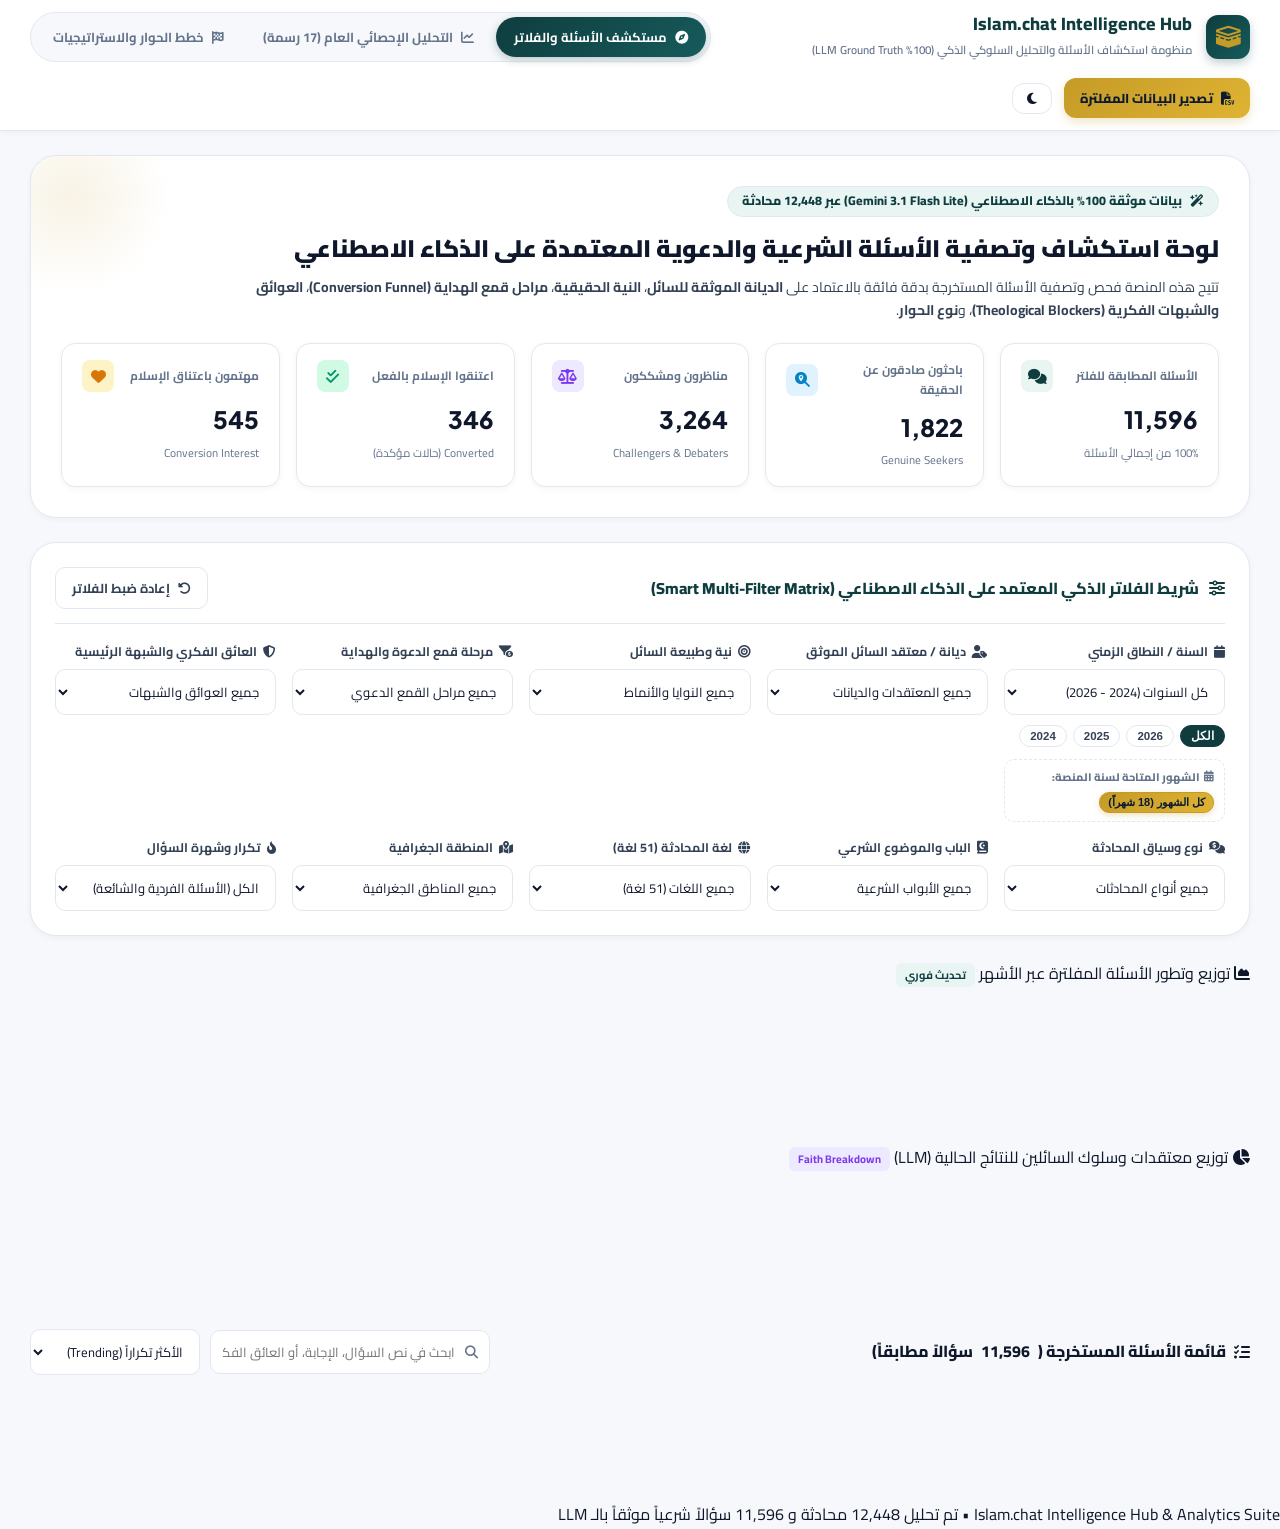
==== commit fa72ee83: "feat: implement year/month filtering system with UI components and verification script" ====
--- a/index.html
+++ b/index.html
@@ -14,14 +14,14 @@
   <link rel="stylesheet" href="https://cdnjs.cloudflare.com/ajax/libs/font-awesome/6.5.1/css/all.min.css">
 
   <!-- Modular Stylesheets (Microservices Architecture with Cache Busting) -->
-  <link rel="stylesheet" href="assets/css/base.css?v=2.3">
-  <link rel="stylesheet" href="assets/css/navbar.css?v=2.3">
-  <link rel="stylesheet" href="assets/css/kpi.css?v=2.3">
-  <link rel="stylesheet" href="assets/css/filter-matrix.css?v=2.3">
-  <link rel="stylesheet" href="assets/css/qa-explorer.css?v=2.3">
-  <link rel="stylesheet" href="assets/css/macro-analytics.css?v=2.3">
-  <link rel="stylesheet" href="assets/css/modal.css?v=2.3">
-  <link rel="stylesheet" href="assets/css/playbooks.css?v=2.3">
+  <link rel="stylesheet" href="assets/css/base.css?v=2.4">
+  <link rel="stylesheet" href="assets/css/navbar.css?v=2.4">
+  <link rel="stylesheet" href="assets/css/kpi.css?v=2.4">
+  <link rel="stylesheet" href="assets/css/filter-matrix.css?v=2.4">
+  <link rel="stylesheet" href="assets/css/qa-explorer.css?v=2.4">
+  <link rel="stylesheet" href="assets/css/macro-analytics.css?v=2.4">
+  <link rel="stylesheet" href="assets/css/modal.css?v=2.4">
+  <link rel="stylesheet" href="assets/css/playbooks.css?v=2.4">
 
   <!-- Chart.js for Dynamic Visualizations -->
   <script src="https://cdn.jsdelivr.net/npm/chart.js"></script>
@@ -149,10 +149,10 @@
         </div>
 
         <div class="filter-grid">
-          <!-- Filter 1: Year / Date -->
+          <!-- Filter 1: Year & Dynamic Months -->
           <div class="filter-group">
             <label class="filter-label"><i class="fa-solid fa-calendar"></i> السنة / النطاق الزمني</label>
-            <select id="filter-year" class="filter-select" onchange="applyFilters()">
+            <select id="filter-year" class="filter-select" onchange="onYearDropdownChange()">
               <option value="all">كل السنوات (2024 - 2026)</option>
               <option value="2026">2026 (الربع الأول)</option>
               <option value="2025">2025 (سنة الانتشار الكبرى)</option>
@@ -164,6 +164,8 @@
               <button class="chip-btn" onclick="setQuickYear('2025', this)">2025</button>
               <button class="chip-btn" onclick="setQuickYear('2024', this)">2024</button>
             </div>
+            <!-- Dynamic Month Chips Container (Option 1) -->
+            <div id="quick-months-container"></div>
           </div>
 
           <!-- Filter 2: Faith & User Belief (LLM Ground Truth) -->
@@ -2664,17 +2666,17 @@
   </footer>
 
   <!-- Preloaded Data Objects (Guarantees zero CORS issue on file:/// protocol) -->
-  <script src="assets/data/enriched_qa_data.js?v=2.3"></script>
-  <script src="assets/data/conversations_data.js?v=2.3"></script>
+  <script src="assets/data/enriched_qa_data.js?v=2.4"></script>
+  <script src="assets/data/conversations_data.js?v=2.4"></script>
 
   <!-- Modular Scripts (Microservices Architecture with Cache Busting) -->
-  <script src="assets/js/services/api.service.js?v=2.3"></script>
-  <script src="assets/js/services/filter.service.js?v=2.3"></script>
-  <script src="assets/js/services/chart.service.js?v=2.3"></script>
-  <script src="assets/js/components/qa-card.component.js?v=2.3"></script>
-  <script src="assets/js/components/dialogue-modal.component.js?v=2.3"></script>
-  <script src="assets/js/components/lightbox.component.js?v=2.3"></script>
-  <script src="assets/js/components/playbooks.component.js?v=2.3"></script>
-  <script src="assets/js/app.js?v=2.3"></script>
+  <script src="assets/js/services/api.service.js?v=2.4"></script>
+  <script src="assets/js/services/filter.service.js?v=2.4"></script>
+  <script src="assets/js/services/chart.service.js?v=2.4"></script>
+  <script src="assets/js/components/qa-card.component.js?v=2.4"></script>
+  <script src="assets/js/components/dialogue-modal.component.js?v=2.4"></script>
+  <script src="assets/js/components/lightbox.component.js?v=2.4"></script>
+  <script src="assets/js/components/playbooks.component.js?v=2.4"></script>
+  <script src="assets/js/app.js?v=2.4"></script>
 </body>
 </html>
--- a/assets/css/filter-matrix.css
+++ b/assets/css/filter-matrix.css
@@ -83,6 +83,7 @@
   display: flex;
   gap: 6px;
   margin-top: 4px;
+  flex-wrap: wrap;
 }
 
 .chip-btn {
@@ -98,51 +99,82 @@
 }
 
 .chip-btn:hover, .chip-btn.active {
-  background: var(--brand-teal-soft);
-  color: var(--brand-teal);
+  background: var(--brand-teal);
+  color: #ffffff;
   border-color: var(--brand-teal);
 }
 
-/* Dynamic Live Charts Grid */
-.charts-split-grid {
-  display: grid;
-  grid-template-columns: 1.2fr 0.8fr;
-  gap: 20px;
-  margin-bottom: 24px;
+/* Dynamic Month Chips Container */
+.quick-months-wrapper {
+  margin-top: 6px;
+  padding: 8px 10px;
+  background: var(--bg-secondary);
+  border: 1px dashed var(--border-color);
+  border-radius: 10px;
 }
 
-@media (max-width: 1024px) {
-  .charts-split-grid {
-    grid-template-columns: 1fr;
-  }
+.quick-months-title {
+  font-size: 11px;
+  font-weight: 800;
+  color: var(--text-muted);
+  margin-bottom: 6px;
+  display: flex;
+  align-items: center;
+  gap: 4px;
 }
 
-.chart-card {
-  background: var(--bg-card);
-  border: 1px solid var(--border-color);
-  border-radius: var(--radius-lg);
-  padding: 20px;
-  box-shadow: var(--shadow-sm);
+.quick-month-chips {
+  display: flex;
+  flex-wrap: wrap;
+  gap: 5px;
 }
 
-.chart-card-header {
-  display: flex;
-  justify-content: space-between;
+.month-chip-btn {
+  padding: 3px 8px;
+  border-radius: 10px;
+  border: 1px solid var(--border-color);
+  background: var(--bg-card);
+  font-size: 11px;
+  font-weight: 700;
+  cursor: pointer;
+  color: var(--text-secondary);
+  transition: var(--transition);
+  display: inline-flex;
   align-items: center;
-  margin-bottom: 14px;
+  gap: 4px;
 }
 
-.chart-card-title {
-  font-size: 14.5px;
+.month-chip-btn:hover {
+  background: var(--brand-gold-light);
+  color: var(--brand-gold);
+  border-color: var(--brand-gold);
+}
+
+.month-chip-btn.active {
+  background: linear-gradient(135deg, var(--brand-gold), #dfb332);
+  color: #0b1a30;
+  border-color: var(--brand-gold);
+  box-shadow: 0 2px 6px rgba(197, 155, 39, 0.3);
   font-weight: 800;
-  color: var(--text-primary);
+}
+
+.btn-action {
+  background: var(--bg-secondary);
+  border: 1px solid var(--border-color);
+  color: var(--text-secondary);
+  padding: 8px 16px;
+  border-radius: 10px;
+  font-size: 13px;
+  font-weight: 700;
+  cursor: pointer;
   display: flex;
   align-items: center;
   gap: 8px;
+  transition: var(--transition);
 }
 
-.chart-canvas-wrapper {
-  position: relative;
-  height: 260px;
-  width: 100%;
+.btn-action:hover {
+  background: var(--danger-red-soft);
+  color: var(--danger-red);
+  border-color: var(--danger-red);
 }
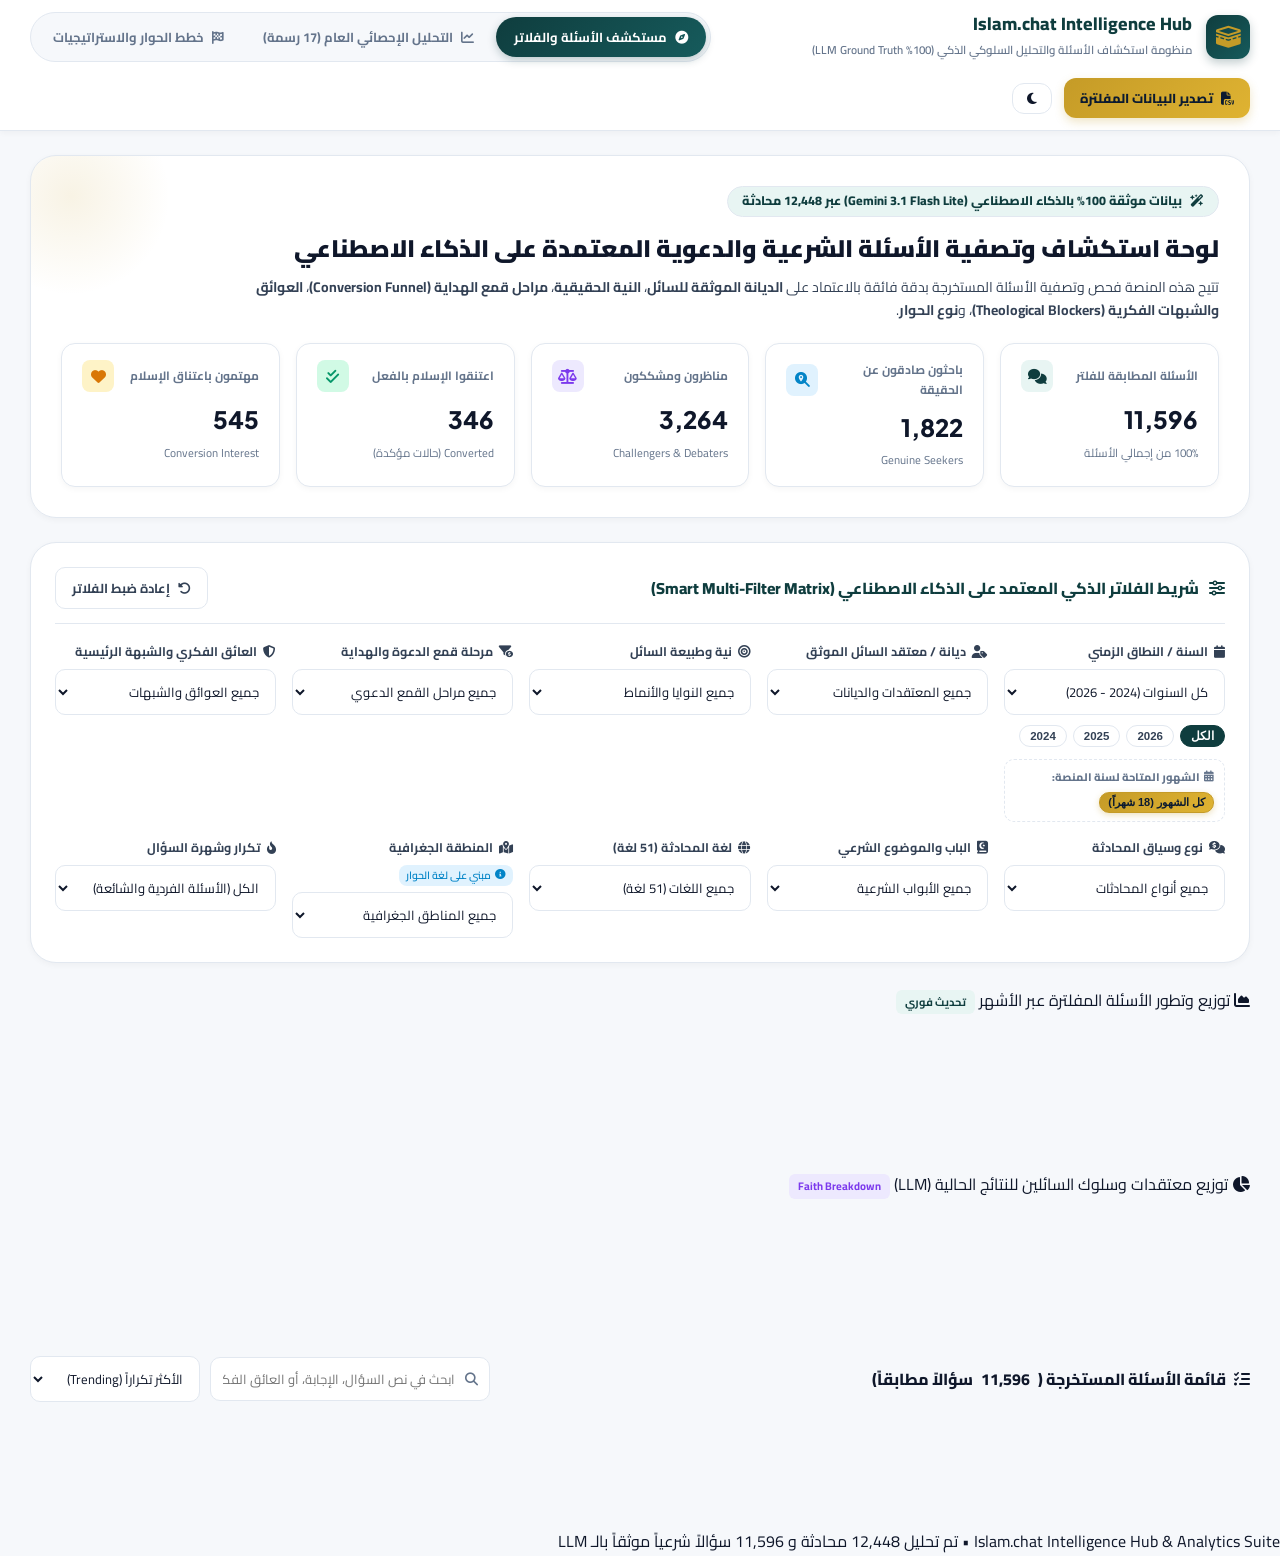
==== commit c2df084a: "feat: implement multi-filter matrix UI and add verification scripts for dashboard components" ====
--- a/index.html
+++ b/index.html
@@ -14,14 +14,14 @@
   <link rel="stylesheet" href="https://cdnjs.cloudflare.com/ajax/libs/font-awesome/6.5.1/css/all.min.css">
 
   <!-- Modular Stylesheets (Microservices Architecture with Cache Busting) -->
-  <link rel="stylesheet" href="assets/css/base.css?v=2.4">
-  <link rel="stylesheet" href="assets/css/navbar.css?v=2.4">
-  <link rel="stylesheet" href="assets/css/kpi.css?v=2.4">
-  <link rel="stylesheet" href="assets/css/filter-matrix.css?v=2.4">
-  <link rel="stylesheet" href="assets/css/qa-explorer.css?v=2.4">
-  <link rel="stylesheet" href="assets/css/macro-analytics.css?v=2.4">
-  <link rel="stylesheet" href="assets/css/modal.css?v=2.4">
-  <link rel="stylesheet" href="assets/css/playbooks.css?v=2.4">
+  <link rel="stylesheet" href="assets/css/base.css?v=2.5">
+  <link rel="stylesheet" href="assets/css/navbar.css?v=2.5">
+  <link rel="stylesheet" href="assets/css/kpi.css?v=2.5">
+  <link rel="stylesheet" href="assets/css/filter-matrix.css?v=2.5">
+  <link rel="stylesheet" href="assets/css/qa-explorer.css?v=2.5">
+  <link rel="stylesheet" href="assets/css/macro-analytics.css?v=2.5">
+  <link rel="stylesheet" href="assets/css/modal.css?v=2.5">
+  <link rel="stylesheet" href="assets/css/playbooks.css?v=2.5">
 
   <!-- Chart.js for Dynamic Visualizations -->
   <script src="https://cdn.jsdelivr.net/npm/chart.js"></script>
@@ -151,7 +151,9 @@
         <div class="filter-grid">
           <!-- Filter 1: Year & Dynamic Months -->
           <div class="filter-group">
-            <label class="filter-label"><i class="fa-solid fa-calendar"></i> السنة / النطاق الزمني</label>
+            <label class="filter-label">
+              <span class="filter-label-text"><i class="fa-solid fa-calendar"></i> السنة / النطاق الزمني</span>
+            </label>
             <select id="filter-year" class="filter-select" onchange="onYearDropdownChange()">
               <option value="all">كل السنوات (2024 - 2026)</option>
               <option value="2026">2026 (الربع الأول)</option>
@@ -170,7 +172,9 @@
 
           <!-- Filter 2: Faith & User Belief (LLM Ground Truth) -->
           <div class="filter-group">
-            <label class="filter-label"><i class="fa-solid fa-user-tag"></i> ديانة / معتقد السائل الموثق</label>
+            <label class="filter-label">
+              <span class="filter-label-text"><i class="fa-solid fa-user-tag"></i> ديانة / معتقد السائل الموثق</span>
+            </label>
             <select id="filter-faith" class="filter-select" onchange="applyFilters()">
               <option value="all">جميع المعتقدات والديانات</option>
               <option value="الإسلام (مسلم)">الإسلام (مسلم: 5,337)</option>
@@ -189,7 +193,9 @@
 
           <!-- Filter 3: Intent Classification (LLM Ground Truth) -->
           <div class="filter-group">
-            <label class="filter-label"><i class="fa-solid fa-bullseye"></i> نية وطبيعة السائل</label>
+            <label class="filter-label">
+              <span class="filter-label-text"><i class="fa-solid fa-bullseye"></i> نية وطبيعة السائل</span>
+            </label>
             <select id="filter-intent" class="filter-select" onchange="applyFilters()">
               <option value="all">جميع النوايا والأنماط</option>
               <option value="مسلم يتعلم أحكام دينه">مسلم يتعلم أحكام دينه (4,544)</option>
@@ -205,7 +211,9 @@
 
           <!-- Filter 4: Conversion Funnel Stage (NEW LLM Dimension) -->
           <div class="filter-group">
-            <label class="filter-label"><i class="fa-solid fa-filter-circle-dollar"></i> مرحلة قمع الدعوة والهداية</label>
+            <label class="filter-label">
+              <span class="filter-label-text"><i class="fa-solid fa-filter-circle-dollar"></i> مرحلة قمع الدعوة والهداية</span>
+            </label>
             <select id="filter-funnel" class="filter-select" onchange="applyFilters()">
               <option value="all">جميع مراحل القمع الدعوي</option>
               <option value="اعتنق الإسلام بالفعل (Converted)">اعتنق الإسلام بالفعل - Converted (346)</option>
@@ -219,7 +227,9 @@
 
           <!-- Filter 5: Key Blocker / Theological Objection (NEW LLM Dimension) -->
           <div class="filter-group">
-            <label class="filter-label"><i class="fa-solid fa-shield-halved"></i> العائق الفكري والشبهة الرئيسية</label>
+            <label class="filter-label">
+              <span class="filter-label-text"><i class="fa-solid fa-shield-halved"></i> العائق الفكري والشبهة الرئيسية</span>
+            </label>
             <select id="filter-blocker" class="filter-select" onchange="applyFilters()">
               <option value="all">جميع العوائق والشبهات</option>
               <option value="الشك العقلي والمنطقي">الشك العقلي والمنطقي (2,397)</option>
@@ -238,7 +248,9 @@
 
           <!-- Filter 6: Conversation Type (NEW LLM Dimension) -->
           <div class="filter-group">
-            <label class="filter-label"><i class="fa-solid fa-comments-dollar"></i> نوع وسياق المحادثة</label>
+            <label class="filter-label">
+              <span class="filter-label-text"><i class="fa-solid fa-comments-dollar"></i> نوع وسياق المحادثة</span>
+            </label>
             <select id="filter-convtype" class="filter-select" onchange="applyFilters()">
               <option value="all">جميع أنواع المحادثات</option>
               <option value="إرشاد وتوجيه إسلامي">إرشاد وتوجيه إسلامي (3,999)</option>
@@ -253,7 +265,9 @@
 
           <!-- Filter 7: Topic Category -->
           <div class="filter-group">
-            <label class="filter-label"><i class="fa-solid fa-book-quran"></i> الباب والموضوع الشرعي</label>
+            <label class="filter-label">
+              <span class="filter-label-text"><i class="fa-solid fa-book-quran"></i> الباب والموضوع الشرعي</span>
+            </label>
             <select id="filter-topic" class="filter-select" onchange="applyFilters()">
               <option value="all">جميع الأبواب الشرعية</option>
               <option value="العقيدة وأصول الإيمان">العقيدة وأصول الإيمان (2,604)</option>
@@ -271,7 +285,9 @@
 
           <!-- Filter 8: Language -->
           <div class="filter-group">
-            <label class="filter-label"><i class="fa-solid fa-globe"></i> لغة المحادثة (51 لغة)</label>
+            <label class="filter-label">
+              <span class="filter-label-text"><i class="fa-solid fa-globe"></i> لغة المحادثة (51 لغة)</span>
+            </label>
             <select id="filter-language" class="filter-select" onchange="applyFilters()">
               <option value="all">جميع اللغات (51 لغة)</option>
               <option value="English">الإنجليزية (English: 4,612)</option>
@@ -291,9 +307,14 @@
             </select>
           </div>
 
-          <!-- Filter 9: Geographic Region -->
+          <!-- Filter 9: Geographic Region / Linguistic Sphere (Option 3 with Informative Badge) -->
           <div class="filter-group">
-            <label class="filter-label"><i class="fa-solid fa-map-location-dot"></i> المنطقة الجغرافية</label>
+            <label class="filter-label">
+              <span class="filter-label-text"><i class="fa-solid fa-map-location-dot"></i> المنطقة الجغرافية</span>
+              <span class="info-tooltip-badge" title="تم استنتاج المنطقة استناداً إلى لغة المحادثة الأصلية للمستخدم (Linguistic-Geographic Sphere)">
+                <i class="fa-solid fa-circle-info"></i> مبني على لغة الحوار
+              </span>
+            </label>
             <select id="filter-region" class="filter-select" onchange="applyFilters()">
               <option value="all">جميع المناطق الجغرافية</option>
               <option value="العالم الغربي والناطق بالإنجليزية">العالم الغربي والناطق بالإنجليزية (4,612)</option>
@@ -308,7 +329,9 @@
 
           <!-- Filter 10: Trending / Cluster Size -->
           <div class="filter-group">
-            <label class="filter-label"><i class="fa-solid fa-fire-flame-curved"></i> تكرار وشهرة السؤال</label>
+            <label class="filter-label">
+              <span class="filter-label-text"><i class="fa-solid fa-fire-flame-curved"></i> تكرار وشهرة السؤال</span>
+            </label>
             <select id="filter-trending" class="filter-select" onchange="applyFilters()">
               <option value="all">الكل (الأسئلة الفردية والشائعة)</option>
               <option value="trending_only">الأسئلة الأكثر تكراراً فقط (Trending > 1)</option>
@@ -2666,17 +2689,17 @@
   </footer>
 
   <!-- Preloaded Data Objects (Guarantees zero CORS issue on file:/// protocol) -->
-  <script src="assets/data/enriched_qa_data.js?v=2.4"></script>
-  <script src="assets/data/conversations_data.js?v=2.4"></script>
+  <script src="assets/data/enriched_qa_data.js?v=2.5"></script>
+  <script src="assets/data/conversations_data.js?v=2.5"></script>
 
   <!-- Modular Scripts (Microservices Architecture with Cache Busting) -->
-  <script src="assets/js/services/api.service.js?v=2.4"></script>
-  <script src="assets/js/services/filter.service.js?v=2.4"></script>
-  <script src="assets/js/services/chart.service.js?v=2.4"></script>
-  <script src="assets/js/components/qa-card.component.js?v=2.4"></script>
-  <script src="assets/js/components/dialogue-modal.component.js?v=2.4"></script>
-  <script src="assets/js/components/lightbox.component.js?v=2.4"></script>
-  <script src="assets/js/components/playbooks.component.js?v=2.4"></script>
-  <script src="assets/js/app.js?v=2.4"></script>
+  <script src="assets/js/services/api.service.js?v=2.5"></script>
+  <script src="assets/js/services/filter.service.js?v=2.5"></script>
+  <script src="assets/js/services/chart.service.js?v=2.5"></script>
+  <script src="assets/js/components/qa-card.component.js?v=2.5"></script>
+  <script src="assets/js/components/dialogue-modal.component.js?v=2.5"></script>
+  <script src="assets/js/components/lightbox.component.js?v=2.5"></script>
+  <script src="assets/js/components/playbooks.component.js?v=2.5"></script>
+  <script src="assets/js/app.js?v=2.5"></script>
 </body>
 </html>
--- a/assets/css/filter-matrix.css
+++ b/assets/css/filter-matrix.css
@@ -58,7 +58,34 @@
   color: var(--text-secondary);
   display: flex;
   align-items: center;
-  gap: 6px;
+  justify-content: space-between;
+  gap: 6px;
+  flex-wrap: wrap;
+}
+
+.filter-label-text {
+  display: flex;
+  align-items: center;
+  gap: 6px;
+}
+
+.info-tooltip-badge {
+  font-size: 10.5px;
+  font-weight: 600;
+  background: var(--data-blue-soft);
+  color: var(--data-blue);
+  padding: 2px 7px;
+  border-radius: 8px;
+  display: inline-flex;
+  align-items: center;
+  gap: 4px;
+  cursor: help;
+  transition: var(--transition);
+}
+
+.info-tooltip-badge:hover {
+  background: var(--brand-teal-soft);
+  color: var(--brand-teal);
 }
 
 .filter-select, .filter-input {
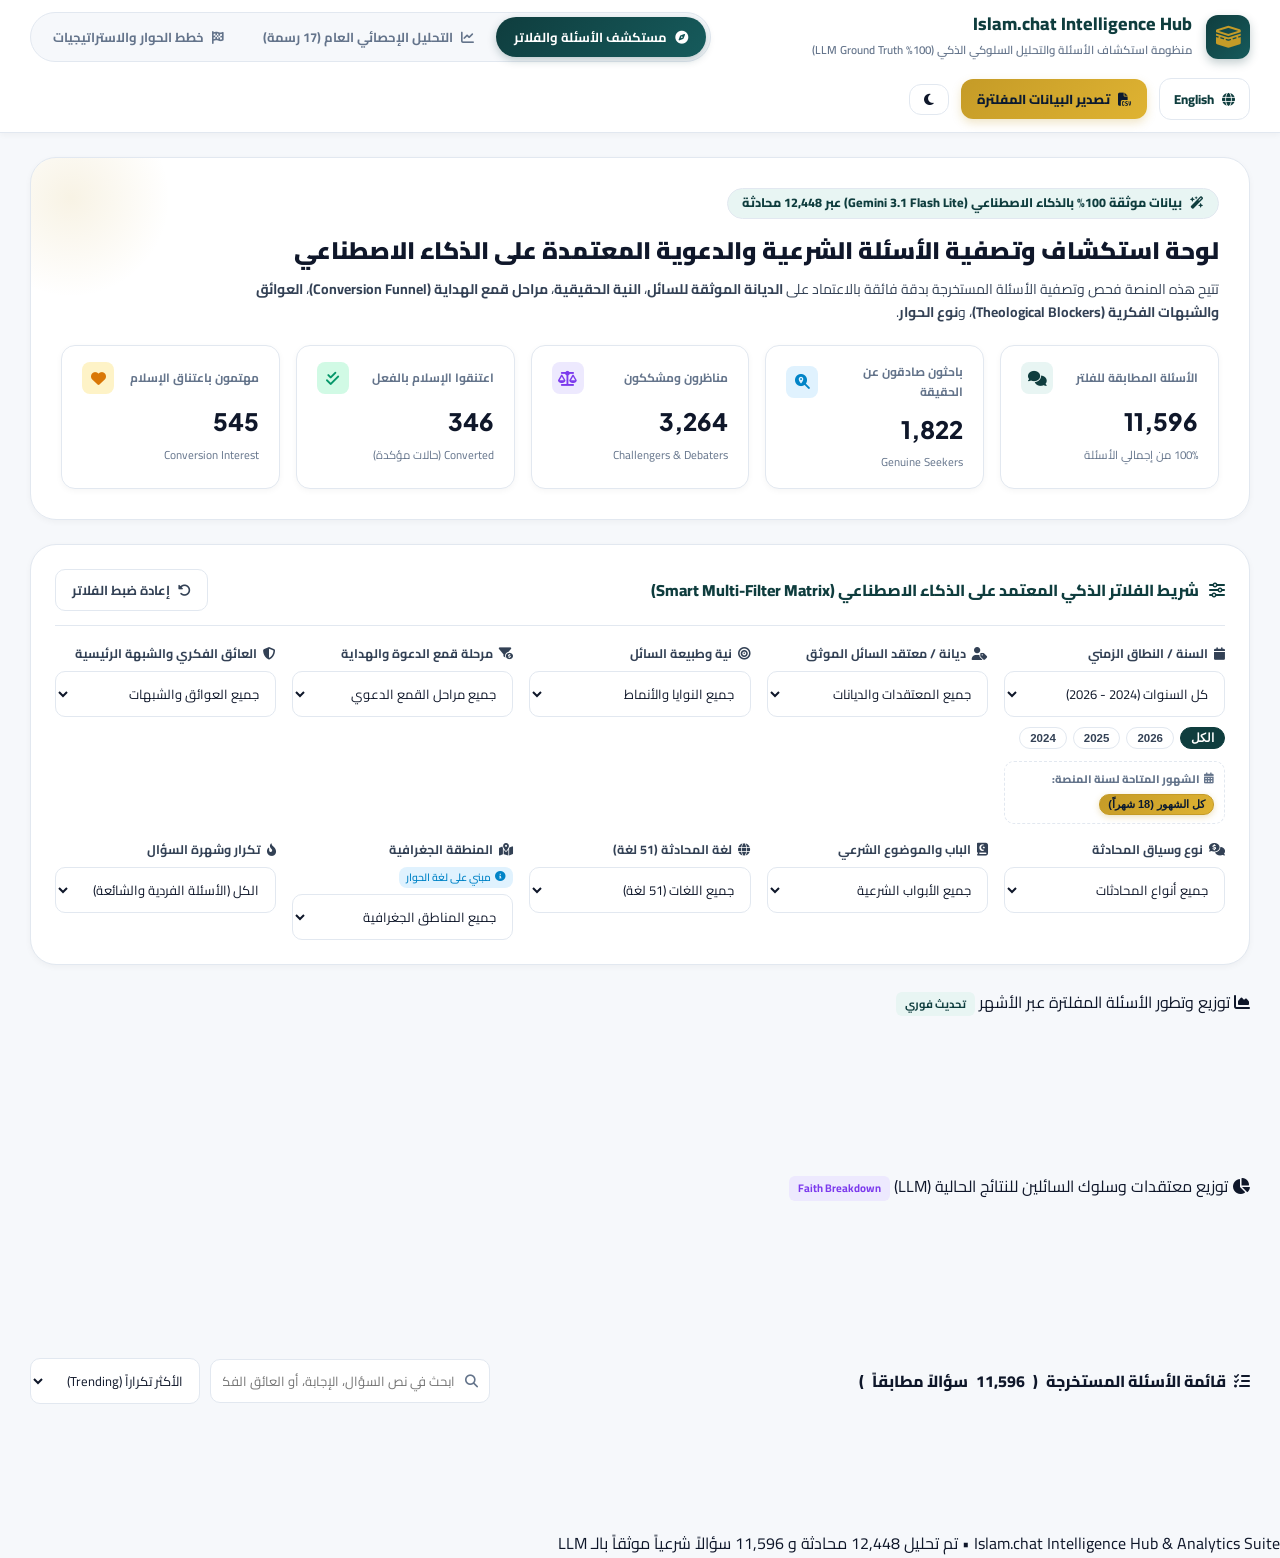
==== commit 86265c5a: "feat: implement core dashboard UI, internationalization service, and bilingual verification scripts" ====
--- a/index.html
+++ b/index.html
@@ -5,23 +5,23 @@
   <meta name="viewport" content="width=device-width, initial-scale=1.0">
   <title>المنصة الموحدة لتحليلات واستكشاف محادثات منصة Islam.chat | Full Intelligence & Q&A Hub</title>
   
-  <!-- Google Fonts: Cairo, Plus Jakarta Sans, IBM Plex Sans Arabic -->
+  <!-- Google Fonts: Cairo, Plus Jakarta Sans, IBM Plex Sans Arabic, Inter -->
   <link rel="preconnect" href="https://fonts.googleapis.com">
   <link rel="preconnect" href="https://fonts.gstatic.com" crossorigin>
-  <link href="https://fonts.googleapis.com/css2?family=Cairo:wght@400;500;600;700;800;900&family=IBM+Plex+Sans+Arabic:wght@300;400;500;600;700&family=Plus+Jakarta+Sans:wght@400;600;700;800&display=swap" rel="stylesheet">
+  <link href="https://fonts.googleapis.com/css2?family=Cairo:wght@400;500;600;700;800;900&family=IBM+Plex+Sans+Arabic:wght@300;400;500;600;700&family=Inter:wght@400;500;600;700;800&family=Plus+Jakarta+Sans:wght@400;600;700;800&display=swap" rel="stylesheet">
   
   <!-- Font Awesome Icons -->
   <link rel="stylesheet" href="https://cdnjs.cloudflare.com/ajax/libs/font-awesome/6.5.1/css/all.min.css">
 
   <!-- Modular Stylesheets (Microservices Architecture with Cache Busting) -->
-  <link rel="stylesheet" href="assets/css/base.css?v=2.5">
-  <link rel="stylesheet" href="assets/css/navbar.css?v=2.5">
-  <link rel="stylesheet" href="assets/css/kpi.css?v=2.5">
-  <link rel="stylesheet" href="assets/css/filter-matrix.css?v=2.5">
-  <link rel="stylesheet" href="assets/css/qa-explorer.css?v=2.5">
-  <link rel="stylesheet" href="assets/css/macro-analytics.css?v=2.5">
-  <link rel="stylesheet" href="assets/css/modal.css?v=2.5">
-  <link rel="stylesheet" href="assets/css/playbooks.css?v=2.5">
+  <link rel="stylesheet" href="assets/css/base.css?v=3.0">
+  <link rel="stylesheet" href="assets/css/navbar.css?v=3.0">
+  <link rel="stylesheet" href="assets/css/kpi.css?v=3.0">
+  <link rel="stylesheet" href="assets/css/filter-matrix.css?v=3.0">
+  <link rel="stylesheet" href="assets/css/qa-explorer.css?v=3.0">
+  <link rel="stylesheet" href="assets/css/macro-analytics.css?v=3.0">
+  <link rel="stylesheet" href="assets/css/modal.css?v=3.0">
+  <link rel="stylesheet" href="assets/css/playbooks.css?v=3.0">
 
   <!-- Chart.js for Dynamic Visualizations -->
   <script src="https://cdn.jsdelivr.net/npm/chart.js"></script>
@@ -37,28 +37,33 @@
         <i class="fa-solid fa-kaaba"></i>
       </div>
       <div class="brand-text">
-        <h1>Islam.chat Intelligence Hub</h1>
-        <span>منظومة استكشاف الأسئلة والتحليل السلوكي الذكي (100% LLM Ground Truth)</span>
+        <h1 data-i18n="brandTitle">Islam.chat Intelligence Hub</h1>
+        <span data-i18n="brandSubtitle">منظومة استكشاف الأسئلة والتحليل السلوكي الذكي (100% LLM Ground Truth)</span>
       </div>
     </a>
 
     <!-- View Mode Switcher -->
     <div class="view-mode-tabs">
       <button class="view-tab-btn active" onclick="switchMainTab('explorer-view')">
-        <i class="fa-solid fa-compass"></i> مستكشف الأسئلة والفلاتر
+        <i class="fa-solid fa-compass"></i> <span data-i18n="tabExplorer">مستكشف الأسئلة والفلاتر</span>
       </button>
       <button class="view-tab-btn" onclick="switchMainTab('macro-analytics-view')">
-        <i class="fa-solid fa-chart-line"></i> التحليل الإحصائي العام (17 رسمة)
+        <i class="fa-solid fa-chart-line"></i> <span data-i18n="tabMacro">التحليل الإحصائي العام (17 رسمة)</span>
       </button>
       <button class="view-tab-btn" onclick="switchMainTab('action-plan-view')">
-        <i class="fa-solid fa-flag-checkered"></i> خطط الحوار والاستراتيجيات
+        <i class="fa-solid fa-flag-checkered"></i> <span data-i18n="tabPlaybooks">خطط الحوار والاستراتيجيات</span>
       </button>
     </div>
 
-    <!-- Actions -->
+    <!-- Actions (Language Toggle, Export, Theme) -->
     <div class="nav-actions">
+      <!-- Bilingual Language Switcher Button -->
+      <button class="lang-toggle-btn" id="lang-toggle" onclick="toggleLanguage()" title="Switch Language / تبديل اللغة">
+        <i class="fa-solid fa-globe"></i> <span id="lang-toggle-text">English</span>
+      </button>
+
       <button class="btn-export" onclick="exportFilteredDataCSV()">
-        <i class="fa-solid fa-file-csv"></i> تصدير البيانات المفلترة
+        <i class="fa-solid fa-file-csv"></i> <span data-i18n="btnExport">تصدير البيانات المفلترة</span>
       </button>
 
       <button class="theme-toggle-btn" id="theme-toggle" title="تبديل الوضع الليلي / الفاتح" onclick="toggleTheme()">
@@ -79,10 +84,10 @@
       <div class="hero-banner">
         <div class="hero-badge">
           <i class="fa-solid fa-wand-magic-sparkles"></i>
-          <span>بيانات موثقة 100% بالذكاء الاصطناعي (Gemini 3.1 Flash Lite) عبر 12,448 محادثة</span>
-        </div>
-        <h2 class="hero-title">لوحة استكشاف وتصفية الأسئلة الشرعية والدعوية المعتمدة على الذكاء الاصطناعي</h2>
-        <p class="hero-subtitle">
+          <span data-i18n="heroBadge1">بيانات موثقة 100% بالذكاء الاصطناعي (Gemini 3.1 Flash Lite) عبر 12,448 محادثة</span>
+        </div>
+        <h2 class="hero-title" data-i18n="heroTitle1">لوحة استكشاف وتصفية الأسئلة الشرعية والدعوية المعتمدة على الذكاء الاصطناعي</h2>
+        <p class="hero-subtitle" data-i18n="heroSubtitle1">
           تتيح هذه المنصة فحص وتصفية الأسئلة المستخرجة بدقة فائقة بالاعتماد على <strong>الديانة الموثقة للسائل</strong>، <strong>النية الحقيقية</strong>، <strong>مراحل قمع الهداية (Conversion Funnel)</strong>، <strong>العوائق والشبهات الفكرية (Theological Blockers)</strong>، و<strong>نوع الحوار</strong>.
         </p>
 
@@ -90,7 +95,7 @@
         <div class="kpi-grid">
           <div class="kpi-card">
             <div class="kpi-header">
-              <span class="kpi-title">الأسئلة المطابقة للفلتر</span>
+              <span class="kpi-title" data-i18n="kpiFilteredTitle">الأسئلة المطابقة للفلتر</span>
               <div class="kpi-icon" style="background: var(--brand-teal-soft); color: var(--brand-teal);"><i class="fa-solid fa-comments"></i></div>
             </div>
             <div class="kpi-val" id="kpi-filtered-count">11,596</div>
@@ -99,38 +104,38 @@
 
           <div class="kpi-card">
             <div class="kpi-header">
-              <span class="kpi-title">باحثون صادقون عن الحقيقة</span>
+              <span class="kpi-title" data-i18n="kpiSeekersTitle">باحثون صادقون عن الحقيقة</span>
               <div class="kpi-icon" style="background: var(--data-blue-soft); color: var(--data-blue);"><i class="fa-solid fa-magnifying-glass-location"></i></div>
             </div>
             <div class="kpi-val" id="kpi-seekers-count">1,822</div>
-            <div class="kpi-sub">Genuine Seekers</div>
+            <div class="kpi-sub" data-i18n="kpiSeekersSub">Genuine Seekers</div>
           </div>
 
           <div class="kpi-card">
             <div class="kpi-header">
-              <span class="kpi-title">مناظرون ومشككون</span>
+              <span class="kpi-title" data-i18n="kpiChallengersTitle">مناظرون ومشككون</span>
               <div class="kpi-icon" style="background: var(--insight-purple-soft); color: var(--insight-purple);"><i class="fa-solid fa-scale-balanced"></i></div>
             </div>
             <div class="kpi-val" id="kpi-challengers-count">3,264</div>
-            <div class="kpi-sub">Challengers & Debaters</div>
+            <div class="kpi-sub" data-i18n="kpiChallengersSub">Challengers & Debaters</div>
           </div>
 
           <div class="kpi-card">
             <div class="kpi-header">
-              <span class="kpi-title">اعتنقوا الإسلام بالفعل</span>
+              <span class="kpi-title" data-i18n="kpiConvertedTitle">اعتنقوا الإسلام بالفعل</span>
               <div class="kpi-icon" style="background: var(--benefit-green-soft); color: var(--benefit-green);"><i class="fa-solid fa-check-double"></i></div>
             </div>
             <div class="kpi-val" id="kpi-converted-count">346</div>
-            <div class="kpi-sub">Converted (حالات مؤكدة)</div>
+            <div class="kpi-sub" data-i18n="kpiConvertedSub">Converted (حالات مؤكدة)</div>
           </div>
 
           <div class="kpi-card">
             <div class="kpi-header">
-              <span class="kpi-title">مهتمون باعتناق الإسلام</span>
+              <span class="kpi-title" data-i18n="kpiInterestTitle">مهتمون باعتناق الإسلام</span>
               <div class="kpi-icon" style="background: var(--warning-amber-soft); color: var(--warning-amber);"><i class="fa-solid fa-heart"></i></div>
             </div>
             <div class="kpi-val" id="kpi-interest-count">545</div>
-            <div class="kpi-sub">Conversion Interest</div>
+            <div class="kpi-sub" data-i18n="kpiInterestSub">Conversion Interest</div>
           </div>
         </div>
       </div>
@@ -139,11 +144,11 @@
       <div class="filter-panel">
         <div class="filter-panel-header">
           <div class="filter-panel-title">
-            <i class="fa-solid fa-sliders"></i> شريط الفلاتر الذكي المعتمد على الذكاء الاصطناعي (Smart Multi-Filter Matrix)
+            <i class="fa-solid fa-sliders"></i> <span data-i18n="filterPanelTitle">شريط الفلاتر الذكي المعتمد على الذكاء الاصطناعي (Smart Multi-Filter Matrix)</span>
           </div>
           <div class="filter-actions">
             <button class="btn-action" onclick="resetAllFilters()" title="إعادة ضبط كافة الفلاتر وتحديث النتائج">
-              <i class="fa-solid fa-rotate-left"></i> إعادة ضبط الفلاتر
+              <i class="fa-solid fa-rotate-left"></i> <span data-i18n="btnResetFilters">إعادة ضبط الفلاتر</span>
             </button>
           </div>
         </div>
@@ -152,7 +157,7 @@
           <!-- Filter 1: Year & Dynamic Months -->
           <div class="filter-group">
             <label class="filter-label">
-              <span class="filter-label-text"><i class="fa-solid fa-calendar"></i> السنة / النطاق الزمني</span>
+              <span class="filter-label-text"><i class="fa-solid fa-calendar"></i> <span data-i18n="lblYear">السنة / النطاق الزمني</span></span>
             </label>
             <select id="filter-year" class="filter-select" onchange="onYearDropdownChange()">
               <option value="all">كل السنوات (2024 - 2026)</option>
@@ -161,19 +166,19 @@
               <option value="2024">2024 (فترة الإطلاق التجريبي)</option>
             </select>
             <div class="quick-year-chips">
-              <button class="chip-btn active" onclick="setQuickYear('all', this)">الكل</button>
+              <button class="chip-btn active" onclick="setQuickYear('all', this)" data-i18n="chipAllYears">الكل</button>
               <button class="chip-btn" onclick="setQuickYear('2026', this)">2026</button>
               <button class="chip-btn" onclick="setQuickYear('2025', this)">2025</button>
               <button class="chip-btn" onclick="setQuickYear('2024', this)">2024</button>
             </div>
-            <!-- Dynamic Month Chips Container (Option 1) -->
+            <!-- Dynamic Month Chips Container -->
             <div id="quick-months-container"></div>
           </div>
 
           <!-- Filter 2: Faith & User Belief (LLM Ground Truth) -->
           <div class="filter-group">
             <label class="filter-label">
-              <span class="filter-label-text"><i class="fa-solid fa-user-tag"></i> ديانة / معتقد السائل الموثق</span>
+              <span class="filter-label-text"><i class="fa-solid fa-user-tag"></i> <span data-i18n="lblFaith">ديانة / معتقد السائل الموثق</span></span>
             </label>
             <select id="filter-faith" class="filter-select" onchange="applyFilters()">
               <option value="all">جميع المعتقدات والديانات</option>
@@ -194,7 +199,7 @@
           <!-- Filter 3: Intent Classification (LLM Ground Truth) -->
           <div class="filter-group">
             <label class="filter-label">
-              <span class="filter-label-text"><i class="fa-solid fa-bullseye"></i> نية وطبيعة السائل</span>
+              <span class="filter-label-text"><i class="fa-solid fa-bullseye"></i> <span data-i18n="lblIntent">نية وطبيعة السائل</span></span>
             </label>
             <select id="filter-intent" class="filter-select" onchange="applyFilters()">
               <option value="all">جميع النوايا والأنماط</option>
@@ -212,7 +217,7 @@
           <!-- Filter 4: Conversion Funnel Stage (NEW LLM Dimension) -->
           <div class="filter-group">
             <label class="filter-label">
-              <span class="filter-label-text"><i class="fa-solid fa-filter-circle-dollar"></i> مرحلة قمع الدعوة والهداية</span>
+              <span class="filter-label-text"><i class="fa-solid fa-filter-circle-dollar"></i> <span data-i18n="lblFunnel">مرحلة قمع الدعوة والهداية</span></span>
             </label>
             <select id="filter-funnel" class="filter-select" onchange="applyFilters()">
               <option value="all">جميع مراحل القمع الدعوي</option>
@@ -228,7 +233,7 @@
           <!-- Filter 5: Key Blocker / Theological Objection (NEW LLM Dimension) -->
           <div class="filter-group">
             <label class="filter-label">
-              <span class="filter-label-text"><i class="fa-solid fa-shield-halved"></i> العائق الفكري والشبهة الرئيسية</span>
+              <span class="filter-label-text"><i class="fa-solid fa-shield-halved"></i> <span data-i18n="lblBlocker">العائق الفكري والشبهة الرئيسية</span></span>
             </label>
             <select id="filter-blocker" class="filter-select" onchange="applyFilters()">
               <option value="all">جميع العوائق والشبهات</option>
@@ -249,7 +254,7 @@
           <!-- Filter 6: Conversation Type (NEW LLM Dimension) -->
           <div class="filter-group">
             <label class="filter-label">
-              <span class="filter-label-text"><i class="fa-solid fa-comments-dollar"></i> نوع وسياق المحادثة</span>
+              <span class="filter-label-text"><i class="fa-solid fa-comments-dollar"></i> <span data-i18n="lblConvType">نوع وسياق المحادثة</span></span>
             </label>
             <select id="filter-convtype" class="filter-select" onchange="applyFilters()">
               <option value="all">جميع أنواع المحادثات</option>
@@ -266,7 +271,7 @@
           <!-- Filter 7: Topic Category -->
           <div class="filter-group">
             <label class="filter-label">
-              <span class="filter-label-text"><i class="fa-solid fa-book-quran"></i> الباب والموضوع الشرعي</span>
+              <span class="filter-label-text"><i class="fa-solid fa-book-quran"></i> <span data-i18n="lblTopic">الباب والموضوع الشرعي</span></span>
             </label>
             <select id="filter-topic" class="filter-select" onchange="applyFilters()">
               <option value="all">جميع الأبواب الشرعية</option>
@@ -286,7 +291,7 @@
           <!-- Filter 8: Language -->
           <div class="filter-group">
             <label class="filter-label">
-              <span class="filter-label-text"><i class="fa-solid fa-globe"></i> لغة المحادثة (51 لغة)</span>
+              <span class="filter-label-text"><i class="fa-solid fa-globe"></i> <span data-i18n="lblLanguage">لغة المحادثة (51 لغة)</span></span>
             </label>
             <select id="filter-language" class="filter-select" onchange="applyFilters()">
               <option value="all">جميع اللغات (51 لغة)</option>
@@ -310,9 +315,9 @@
           <!-- Filter 9: Geographic Region / Linguistic Sphere (Option 3 with Informative Badge) -->
           <div class="filter-group">
             <label class="filter-label">
-              <span class="filter-label-text"><i class="fa-solid fa-map-location-dot"></i> المنطقة الجغرافية</span>
+              <span class="filter-label-text"><i class="fa-solid fa-map-location-dot"></i> <span data-i18n="lblRegion">المنطقة الجغرافية</span></span>
               <span class="info-tooltip-badge" title="تم استنتاج المنطقة استناداً إلى لغة المحادثة الأصلية للمستخدم (Linguistic-Geographic Sphere)">
-                <i class="fa-solid fa-circle-info"></i> مبني على لغة الحوار
+                <i class="fa-solid fa-circle-info"></i> <span data-i18n="badgeRegionInfo">مبني على لغة الحوار</span>
               </span>
             </label>
             <select id="filter-region" class="filter-select" onchange="applyFilters()">
@@ -330,7 +335,7 @@
           <!-- Filter 10: Trending / Cluster Size -->
           <div class="filter-group">
             <label class="filter-label">
-              <span class="filter-label-text"><i class="fa-solid fa-fire-flame-curved"></i> تكرار وشهرة السؤال</span>
+              <span class="filter-label-text"><i class="fa-solid fa-fire-flame-curved"></i> <span data-i18n="lblTrending">تكرار وشهرة السؤال</span></span>
             </label>
             <select id="filter-trending" class="filter-select" onchange="applyFilters()">
               <option value="all">الكل (الأسئلة الفردية والشائعة)</option>
@@ -345,8 +350,8 @@
       <div class="charts-split-grid">
         <div class="chart-card">
           <div class="chart-card-header">
-            <span class="chart-card-title"><i class="fa-solid fa-chart-area"></i> توزيع وتطور الأسئلة المفلترة عبر الأشهر</span>
-            <span class="badge badge-topic" id="chart-timeline-badge">تحديث فوري</span>
+            <span class="chart-card-title"><i class="fa-solid fa-chart-area"></i> <span data-i18n="chartTimelineTitle">توزيع وتطور الأسئلة المفلترة عبر الأشهر</span></span>
+            <span class="badge badge-topic" id="chart-timeline-badge" data-i18n="chartTimelineBadge">تحديث فوري</span>
           </div>
           <div class="chart-canvas-wrapper">
             <canvas id="timelineChart"></canvas>
@@ -355,8 +360,8 @@
 
         <div class="chart-card">
           <div class="chart-card-header">
-            <span class="chart-card-title"><i class="fa-solid fa-chart-pie"></i> توزيع معتقدات وسلوك السائلين للنتائج الحالية (LLM)</span>
-            <span class="badge badge-faith" id="chart-faith-badge">Faith Breakdown</span>
+            <span class="chart-card-title"><i class="fa-solid fa-chart-pie"></i> <span data-i18n="chartFaithTitle">توزيع معتقدات وسلوك السائلين للنتائج الحالية (LLM)</span></span>
+            <span class="badge badge-faith" id="chart-faith-badge" data-i18n="chartFaithBadge">Faith Breakdown</span>
           </div>
           <div class="chart-canvas-wrapper">
             <canvas id="faithChart"></canvas>
@@ -367,13 +372,13 @@
       <!-- Results Header & Controls -->
       <div class="results-bar">
         <div class="results-count-title">
-          <i class="fa-solid fa-list-check"></i> قائمة الأسئلة المستخرجة (<span id="results-count">11,596</span> سؤالاً مطابقاً)
+          <i class="fa-solid fa-list-check"></i> <span data-i18n="resultsCountPrefix">قائمة الأسئلة المستخرجة</span> (<span id="results-count">11,596</span> <span data-i18n="resultsCountSuffix">سؤالاً مطابقاً</span>)
         </div>
 
         <div class="results-controls">
           <div class="search-input-wrapper">
             <i class="fa-solid fa-magnifying-glass"></i>
-            <input type="text" id="live-search-input" class="filter-input" placeholder="ابحث في نص السؤال، الإجابة، أو العائق الفكري..." onkeyup="onSearchInput()">
+            <input type="text" id="live-search-input" class="filter-input" data-i18n="searchPlaceholder" placeholder="ابحث في نص السؤال، الإجابة، أو العائق الفكري..." onkeyup="onSearchInput()">
           </div>
 
           <select id="sort-select" class="filter-select" style="width: 170px;" onchange="applySort()">
@@ -2499,9 +2504,9 @@
       
       <!-- Strategic Hero Banner -->
       <div class="hero-banner">
-        <div class="hero-badge"><i class="fa-solid fa-book-journal-whills"></i> الدليل الاستراتيجي والتشغيلي للدعاة</div>
-        <h2 class="hero-title">أدلة الحوار التكتيكية لكل ديانة وتحليل ترافيك المنصة</h2>
-        <p class="hero-subtitle">
+        <div class="hero-badge"><i class="fa-solid fa-book-journal-whills"></i> <span data-i18n="playbookHeroBadge">الدليل الاستراتيجي والتشغيلي للدعاة</span></div>
+        <h2 class="hero-title" data-i18n="playbookHeroTitle">أدلة الحوار التكتيكية لكل ديانة وتحليل ترافيك المنصة</h2>
+        <p class="hero-subtitle" data-i18n="playbookHeroSubtitle">
           خلاصة الدراسات التحليلية النوعية لـ <strong>12,448 محادثة</strong> و <strong>22.9 مليون توكن</strong>؛ لتزويد الدعاة والذكاء الاصطناعي بخطط حوار تكتيكية مخصصة لكل معتقد وإدارة الموارد التقنية بكفاءة.
         </p>
       </div>
@@ -2512,8 +2517,8 @@
           <div class="section-header-title">
             <div class="topic-number-badge"><i class="fa-solid fa-compass"></i></div>
             <div>
-              <h3>1. أدلة الحوار التكتيكية المخصصة لكل ديانة (Religion-Specific Concern Playbooks)</h3>
-              <p style="font-size: 13px; color: var(--text-muted);">خطط حوار تشغيلية واستراتيجيات ردود مبنية على تحليل أداء آلاف الحوارات الحقيقية.</p>
+              <h3 data-i18n="sec1Title">1. أدلة الحوار التكتيكية المخصصة لكل ديانة (Religion-Specific Concern Playbooks)</h3>
+              <p style="font-size: 13px; color: var(--text-muted);" data-i18n="sec1Sub">خطط حوار تشغيلية واستراتيجيات ردود مبنية على تحليل أداء آلاف الحوارات الحقيقية.</p>
             </div>
           </div>
         </div>
@@ -2522,19 +2527,19 @@
           <!-- Playbook Tabs -->
           <div class="playbook-nav-tabs">
             <button class="playbook-tab-btn active" onclick="switchPlaybook('christianity')">
-              <i class="fa-solid fa-cross"></i> حوار المسيحيين (2,036)
+              <i class="fa-solid fa-cross"></i> <span data-i18n="tabPlaybookChrist">حوار المسيحيين (2,036)</span>
             </button>
             <button class="playbook-tab-btn" onclick="switchPlaybook('atheism')">
-              <i class="fa-solid fa-atom"></i> حوار الملاحدة واللادينيين (939)
+              <i class="fa-solid fa-atom"></i> <span data-i18n="tabPlaybookAtheist">حوار الملاحدة واللادينيين (939)</span>
             </button>
             <button class="playbook-tab-btn" onclick="switchPlaybook('hinduism')">
-              <i class="fa-solid fa-om"></i> حوار الهندوس والسيخ (336)
+              <i class="fa-solid fa-om"></i> <span data-i18n="tabPlaybookHindu">حوار الهندوس والسيخ (336)</span>
             </button>
             <button class="playbook-tab-btn" onclick="switchPlaybook('judaism')">
-              <i class="fa-solid fa-star-of-david"></i> حوار اليهود (88)
+              <i class="fa-solid fa-star-of-david"></i> <span data-i18n="tabPlaybookJew">حوار اليهود (88)</span>
             </button>
             <button class="playbook-tab-btn" onclick="switchPlaybook('buddhism')">
-              <i class="fa-solid fa-dharmachakra"></i> حوار البوذيين (103)
+              <i class="fa-solid fa-dharmachakra"></i> <span data-i18n="tabPlaybookBuddha">حوار البوذيين (103)</span>
             </button>
           </div>
 
@@ -2553,53 +2558,53 @@
               <i class="fa-solid fa-coins"></i>
             </div>
             <div>
-              <h3>2. تحليل حركة المسلمين على البوت وإدارة التوكنز (Muslim Traffic & Token Optimization)</h3>
-              <p style="font-size: 13px; color: var(--text-muted);">دراسة استهلاك 22.9 مليون توكن والتوصيات المعمارية لتوفير 24.4% من التكاليف.</p>
+              <h3 data-i18n="sec2Title">2. تحليل حركة المسلمين على البوت وإدارة التوكنز (Muslim Traffic & Token Optimization)</h3>
+              <p style="font-size: 13px; color: var(--text-muted);" data-i18n="sec2Sub">دراسة استهلاك 22.9 مليون توكن والتوصيات المعمارية لتوفير 24.4% من التكاليف.</p>
             </div>
           </div>
         </div>
 
         <div class="token-stats-grid">
           <div class="token-stat-card">
-            <span class="badge badge-topic"><i class="fa-solid fa-users"></i> إجمالي محادثات المسلمين</span>
+            <span class="badge badge-topic"><i class="fa-solid fa-users"></i> <span data-i18n="kpiMuslimChats">إجمالي محادثات المسلمين</span></span>
             <div class="token-stat-val">4,601</div>
-            <div class="token-stat-sub">37.0% من إجمالي حركة المنصة</div>
+            <div class="token-stat-sub" data-i18n="kpiMuslimChatsSub">37.0% من إجمالي حركة المنصة</div>
           </div>
 
           <div class="token-stat-card">
-            <span class="badge badge-trending"><i class="fa-solid fa-microchip"></i> استهلاك التوكنز للمسلمين</span>
+            <span class="badge badge-trending"><i class="fa-solid fa-microchip"></i> <span data-i18n="kpiMuslimTokens">استهلاك التوكنز للمسلمين</span></span>
             <div class="token-stat-val">22.9M</div>
-            <div class="token-stat-sub">39.9% من إجمالي ميزانية الـ Tokens</div>
+            <div class="token-stat-sub" data-i18n="kpiMuslimTokensSub">39.9% من إجمالي ميزانية الـ Tokens</div>
           </div>
 
           <div class="token-stat-card">
-            <span class="badge badge-faith"><i class="fa-solid fa-scale-balanced"></i> طلب الفتاوى والإرشاد الفقهي</span>
+            <span class="badge badge-faith"><i class="fa-solid fa-scale-balanced"></i> <span data-i18n="kpiMuslimFiqh">طلب الفتاوى والإرشاد الفقهي</span></span>
             <div class="token-stat-val">2,690</div>
-            <div class="token-stat-sub">58.5% من أسئلة المسلمين</div>
+            <div class="token-stat-sub" data-i18n="kpiMuslimFiqhSub">58.5% من أسئلة المسلمين</div>
           </div>
 
           <div class="token-stat-card">
-            <span class="badge badge-intent"><i class="fa-solid fa-graduation-cap"></i> التدريب على الدعوة (Training)</span>
+            <span class="badge badge-intent"><i class="fa-solid fa-graduation-cap"></i> <span data-i18n="kpiMuslimTraining">التدريب على الدعوة (Training)</span></span>
             <div class="token-stat-val">838</div>
-            <div class="token-stat-sub">18.2% من أسئلة المسلمين</div>
+            <div class="token-stat-sub" data-i18n="kpiMuslimTrainingSub">18.2% من أسئلة المسلمين</div>
           </div>
         </div>
 
         <div style="display: grid; grid-template-columns: 1fr 1fr; gap: 20px; margin-top: 20px;">
           <div style="background: var(--bg-secondary); padding: 22px; border-radius: var(--radius-md); border: 1px solid var(--border-color);">
             <div style="font-size: 14.5px; font-weight: 800; color: var(--brand-teal); margin-bottom: 10px;">
-              <i class="fa-solid fa-triangle-exclamation"></i> التحدي المكتشف في البيانات
-            </div>
-            <p style="font-size: 13px; color: var(--text-secondary); line-height: 1.7;">
+              <i class="fa-solid fa-triangle-exclamation"></i> <span data-i18n="boxChallengeTitle">التحدي المكتشف في البيانات</span>
+            </div>
+            <p style="font-size: 13px; color: var(--text-secondary); line-height: 1.7;" data-i18n="boxChallengeText">
               يستهلك المستخدم المسلم متوسط <strong>4,979 توكن</strong> لكل محادثة مقارنة بـ 4,393 توكن لغير المسلم، نظراً لاسترسال البوت في تفصيل المسائل الفقهية والخلافات المذهبية بدلاً من التركيز على الهدف الأساسي للمنصة وهو دعوة غير المسلمين.
             </p>
           </div>
 
           <div style="background: var(--bg-secondary); padding: 22px; border-radius: var(--radius-md); border: 1px solid var(--border-color);">
             <div style="font-size: 14.5px; font-weight: 800; color: var(--benefit-green); margin-bottom: 10px;">
-              <i class="fa-solid fa-sitemap"></i> الحل المعماري المقترح (Dual-Track Routing)
-            </div>
-            <p style="font-size: 13px; color: var(--text-secondary); line-height: 1.7;">
+              <i class="fa-solid fa-sitemap"></i> <span data-i18n="boxSolutionTitle">الحل المعماري المقترح (Dual-Track Routing)</span>
+            </div>
+            <p style="font-size: 13px; color: var(--text-secondary); line-height: 1.7;" data-i18n="boxSolutionText">
               بناء طبقة توجيه ذكية تفصل المحادثات فورياً: مسار دعوي متخصص ومكثف لغير المسلمين (Dawah Track)، ومسار استشاري فقهي سريع ومدعوم بقاعدة فتاوى مختصرة للمسلمين، مما <strong>يوفر ما يصل إلى 24.4% من التوكنز المهدرة</strong>.
             </p>
           </div>
@@ -2612,51 +2617,51 @@
           <div class="section-header-title">
             <div class="topic-number-badge"><i class="fa-solid fa-layer-group"></i></div>
             <div>
-              <h3>3. المحاور الموضوعية الـ 8 الكبرى (Thematic Super-Clusters)</h3>
-              <p style="font-size: 13px; color: var(--text-muted);">تحليل وتطبيع 22,028 إشارة لموضوعات الحوار عبر المنصة.</p>
+              <h3 data-i18n="sec3Title">3. المحاور الموضوعية الـ 8 الكبرى (Thematic Super-Clusters)</h3>
+              <p style="font-size: 13px; color: var(--text-muted);" data-i18n="sec3Sub">تحليل وتطبيع 22,028 إشارة لموضوعات الحوار عبر المنصة.</p>
             </div>
           </div>
         </div>
 
         <div style="display: grid; grid-template-columns: repeat(auto-fit, minmax(280px, 1fr)); gap: 16px;">
           <div style="background: var(--bg-secondary); padding: 18px; border-radius: var(--radius-md); border: 1px solid var(--border-color);">
-            <div style="font-size: 14px; font-weight: 800; color: var(--brand-teal); margin-bottom: 6px;"><i class="fa-solid fa-kaaba"></i> 1. العبادات وأركان الإسلام</div>
-            <div style="font-size: 12.5px; color: var(--text-muted);">1,862 إشارة عبر 1,313 محادثة (الصلاة، الصيام، الطهارة، الحج).</div>
+            <div style="font-size: 14px; font-weight: 800; color: var(--brand-teal); margin-bottom: 6px;"><i class="fa-solid fa-kaaba"></i> <span data-i18n="super1Title">1. العبادات وأركان الإسلام</span></div>
+            <div style="font-size: 12.5px; color: var(--text-muted);" data-i18n="super1Sub">1,862 إشارة عبر 1,313 محادثة (الصلاة، الصيام، الطهارة، الحج).</div>
           </div>
 
           <div style="background: var(--bg-secondary); padding: 18px; border-radius: var(--radius-md); border: 1px solid var(--border-color);">
-            <div style="font-size: 14px; font-weight: 800; color: var(--brand-gold); margin-bottom: 6px;"><i class="fa-solid fa-sun"></i> 2. التوحيد ونفي الشريك</div>
-            <div style="font-size: 12.5px; color: var(--text-muted);">1,596 إشارة عبر 1,511 محادثة (شهادة أن لا إله إلا الله، أسماء الله وصفاته).</div>
+            <div style="font-size: 14px; font-weight: 800; color: var(--brand-gold); margin-bottom: 6px;"><i class="fa-solid fa-sun"></i> <span data-i18n="super2Title">2. التوحيد ونفي الشريك</span></div>
+            <div style="font-size: 12.5px; color: var(--text-muted);" data-i18n="super2Sub">1,596 إشارة عبر 1,511 محادثة (شهادة أن لا إله إلا الله، أسماء الله وصفاته).</div>
           </div>
 
           <div style="background: var(--bg-secondary); padding: 18px; border-radius: var(--radius-md); border: 1px solid var(--border-color);">
-            <div style="font-size: 14px; font-weight: 800; color: var(--data-blue); margin-bottom: 6px;"><i class="fa-solid fa-book-quran"></i> 3. القرآن الكريم وأصالته</div>
-            <div style="font-size: 12.5px; color: var(--text-muted);">1,523 إشارة عبر 1,228 محادثة (حفظ النص القرآني، الإعجاز، والمخطوطات).</div>
+            <div style="font-size: 14px; font-weight: 800; color: var(--data-blue); margin-bottom: 6px;"><i class="fa-solid fa-book-quran"></i> <span data-i18n="super3Title">3. القرآن الكريم وأصالته</span></div>
+            <div style="font-size: 12.5px; color: var(--text-muted);" data-i18n="super3Sub">1,523 إشارة عبر 1,228 محادثة (حفظ النص القرآني، الإعجاز، والمخطوطات).</div>
           </div>
 
           <div style="background: var(--bg-secondary); padding: 18px; border-radius: var(--radius-md); border: 1px solid var(--border-color);">
-            <div style="font-size: 14px; font-weight: 800; color: var(--insight-purple); margin-bottom: 6px;"><i class="fa-solid fa-person-praying"></i> 4. عيسى في الإسلام</div>
-            <div style="font-size: 12.5px; color: var(--text-muted);">848 إشارة (بشرية المسيح، مريم العذراء، تفنيد التثليث والصلب).</div>
+            <div style="font-size: 14px; font-weight: 800; color: var(--insight-purple); margin-bottom: 6px;"><i class="fa-solid fa-person-praying"></i> <span data-i18n="super4Title">4. عيسى في الإسلام</span></div>
+            <div style="font-size: 12.5px; color: var(--text-muted);" data-i18n="super4Sub">848 إشارة (بشرية المسيح، مريم العذراء، تفنيد التثليث والصلب).</div>
           </div>
 
           <div style="background: var(--bg-secondary); padding: 18px; border-radius: var(--radius-md); border: 1px solid var(--border-color);">
-            <div style="font-size: 14px; font-weight: 800; color: var(--danger-red); margin-bottom: 6px;"><i class="fa-solid fa-brain"></i> 5. براهين الخالق والعلية</div>
-            <div style="font-size: 12.5px; color: var(--text-muted);">352 إشارة (أدلة التصميم والضبط الدقيق والرد على التفسير المادي).</div>
+            <div style="font-size: 14px; font-weight: 800; color: var(--danger-red); margin-bottom: 6px;"><i class="fa-solid fa-brain"></i> <span data-i18n="super5Title">5. براهين الخالق والعلية</span></div>
+            <div style="font-size: 12.5px; color: var(--text-muted);" data-i18n="super5Sub">352 إشارة (أدلة التصميم والضبط الدقيق والرد على التفسير المادي).</div>
           </div>
 
           <div style="background: var(--bg-secondary); padding: 18px; border-radius: var(--radius-md); border: 1px solid var(--border-color);">
-            <div style="font-size: 14px; font-weight: 800; color: var(--benefit-green); margin-bottom: 6px;"><i class="fa-solid fa-scroll"></i> 6. النبوة ورسالة محمد ﷺ</div>
-            <div style="font-size: 12.5px; color: var(--text-muted);">دلائل النبوة، السيرة النبوية، والبشارات في الكتب السابقة.</div>
+            <div style="font-size: 14px; font-weight: 800; color: var(--benefit-green); margin-bottom: 6px;"><i class="fa-solid fa-scroll"></i> <span data-i18n="super6Title">6. النبوة ورسالة محمد ﷺ</span></div>
+            <div style="font-size: 12.5px; color: var(--text-muted);" data-i18n="super6Sub">دلائل النبوة، السيرة النبوية، والبشارات في الكتب السابقة.</div>
           </div>
 
           <div style="background: var(--bg-secondary); padding: 18px; border-radius: var(--radius-md); border: 1px solid var(--border-color);">
-            <div style="font-size: 14px; font-weight: 800; color: var(--warning-amber); margin-bottom: 6px;"><i class="fa-solid fa-scale-balanced"></i> 7. القدر ومشكلة الشر والألم</div>
-            <div style="font-size: 12.5px; color: var(--text-muted);">الحكمة من الابتلاء، العدل الإلهي، ومعنى الحياة الدنيا.</div>
+            <div style="font-size: 14px; font-weight: 800; color: var(--warning-amber); margin-bottom: 6px;"><i class="fa-solid fa-scale-balanced"></i> <span data-i18n="super7Title">7. القدر ومشكلة الشر والألم</span></div>
+            <div style="font-size: 12.5px; color: var(--text-muted);" data-i18n="super7Sub">الحكمة من الابتلاء، العدل الإلهي، ومعنى الحياة الدنيا.</div>
           </div>
 
           <div style="background: var(--bg-secondary); padding: 18px; border-radius: var(--radius-md); border: 1px solid var(--border-color);">
-            <div style="font-size: 14px; font-weight: 800; color: var(--text-primary); margin-bottom: 6px;"><i class="fa-solid fa-users"></i> 8. الشريعة والأسرة ومكانة المرأة</div>
-            <div style="font-size: 12.5px; color: var(--text-muted);">حقوق المرأة، نظام الميراث، الحجاب، ومقاصد الشريعة الإسلامية.</div>
+            <div style="font-size: 14px; font-weight: 800; color: var(--text-primary); margin-bottom: 6px;"><i class="fa-solid fa-users"></i> <span data-i18n="super8Title">8. الشريعة والأسرة ومكانة المرأة</span></div>
+            <div style="font-size: 12.5px; color: var(--text-muted);" data-i18n="super8Sub">حقوق المرأة، نظام الميراث، الحجاب، ومقاصد الشريعة الإسلامية.</div>
           </div>
         </div>
       </div>
@@ -2669,7 +2674,7 @@
   <div class="modal-overlay" id="dialogue-modal" onclick="closeDialogueModal(event)">
     <div class="modal-container" onclick="event.stopPropagation()">
       <div class="modal-header">
-        <h3 id="modal-title"><i class="fa-solid fa-comments"></i> سياق المحادثة الكاملة (#<span id="modal-chat-id"></span>)</h3>
+        <h3 id="modal-title"><i class="fa-solid fa-comments"></i> <span data-i18n="modalDialogueTitle">سياق المحادثة الكاملة</span> (#<span id="modal-chat-id"></span>)</h3>
         <button class="modal-close-btn" onclick="closeDialogueModal()"><i class="fa-solid fa-xmark"></i></button>
       </div>
       <div class="modal-body" id="modal-chat-body">
@@ -2685,21 +2690,22 @@
 
   <!-- Footer -->
   <footer class="dashboard-footer">
-    <p>Islam.chat Intelligence Hub & Analytics Suite • تم تحليل 12,448 محادثة و 11,596 سؤالاً شرعياً موثقاً بالـ LLM</p>
+    <p data-i18n="footerText">Islam.chat Intelligence Hub & Analytics Suite • تم تحليل 12,448 محادثة و 11,596 سؤالاً شرعياً موثقاً بالـ LLM</p>
   </footer>
 
   <!-- Preloaded Data Objects (Guarantees zero CORS issue on file:/// protocol) -->
-  <script src="assets/data/enriched_qa_data.js?v=2.5"></script>
-  <script src="assets/data/conversations_data.js?v=2.5"></script>
+  <script src="assets/data/enriched_qa_data.js?v=3.0"></script>
+  <script src="assets/data/conversations_data.js?v=3.0"></script>
 
   <!-- Modular Scripts (Microservices Architecture with Cache Busting) -->
-  <script src="assets/js/services/api.service.js?v=2.5"></script>
-  <script src="assets/js/services/filter.service.js?v=2.5"></script>
-  <script src="assets/js/services/chart.service.js?v=2.5"></script>
-  <script src="assets/js/components/qa-card.component.js?v=2.5"></script>
-  <script src="assets/js/components/dialogue-modal.component.js?v=2.5"></script>
-  <script src="assets/js/components/lightbox.component.js?v=2.5"></script>
-  <script src="assets/js/components/playbooks.component.js?v=2.5"></script>
-  <script src="assets/js/app.js?v=2.5"></script>
+  <script src="assets/js/services/i18n.service.js?v=3.0"></script>
+  <script src="assets/js/services/api.service.js?v=3.0"></script>
+  <script src="assets/js/services/filter.service.js?v=3.0"></script>
+  <script src="assets/js/services/chart.service.js?v=3.0"></script>
+  <script src="assets/js/components/qa-card.component.js?v=3.0"></script>
+  <script src="assets/js/components/dialogue-modal.component.js?v=3.0"></script>
+  <script src="assets/js/components/lightbox.component.js?v=3.0"></script>
+  <script src="assets/js/components/playbooks.component.js?v=3.0"></script>
+  <script src="assets/js/app.js?v=3.0"></script>
 </body>
 </html>
--- a/assets/css/base.css
+++ b/assets/css/base.css
@@ -1,5 +1,5 @@
 /* ==========================================================================
-   1. Design System & Base CSS Variables (Light & Dark Themes)
+   1. Design System & Base CSS Variables (Light & Dark Themes + i18n RTL/LTR)
    ========================================================================== */
 :root {
   --bg-primary: #f6f8fb;
@@ -89,6 +89,23 @@
   overflow-x: hidden;
 }
 
+/* LTR English Overrides */
+html[dir="ltr"] body, body[dir="ltr"] {
+  direction: ltr;
+  font-family: 'Plus Jakarta Sans', -apple-system, BlinkMacSystemFont, 'Segoe UI', Roboto, sans-serif;
+}
+
+html[dir="ltr"] #progress-bar {
+  left: 0;
+  right: auto;
+  background: linear-gradient(to right, var(--brand-gold), var(--brand-teal-light));
+}
+
+html[dir="ltr"] .toast-alert {
+  left: auto;
+  right: 24px;
+}
+
 /* Scroll progress bar */
 #progress-bar {
   position: fixed;
--- a/assets/css/navbar.css
+++ b/assets/css/navbar.css
@@ -97,6 +97,31 @@
   gap: 12px;
 }
 
+.lang-toggle-btn {
+  background: var(--bg-secondary);
+  border: 1px solid var(--border-color);
+  color: var(--brand-teal);
+  padding: 8px 14px;
+  border-radius: 12px;
+  cursor: pointer;
+  font-family: inherit;
+  font-size: 13px;
+  font-weight: 800;
+  display: inline-flex;
+  align-items: center;
+  gap: 8px;
+  transition: var(--transition);
+}
+
+[data-theme="dark"] .lang-toggle-btn {
+  color: var(--brand-gold);
+}
+
+.lang-toggle-btn:hover {
+  background: var(--brand-teal-soft);
+  border-color: var(--brand-teal);
+}
+
 .theme-toggle-btn, .btn-action {
   background: var(--bg-secondary);
   border: 1px solid var(--border-color);
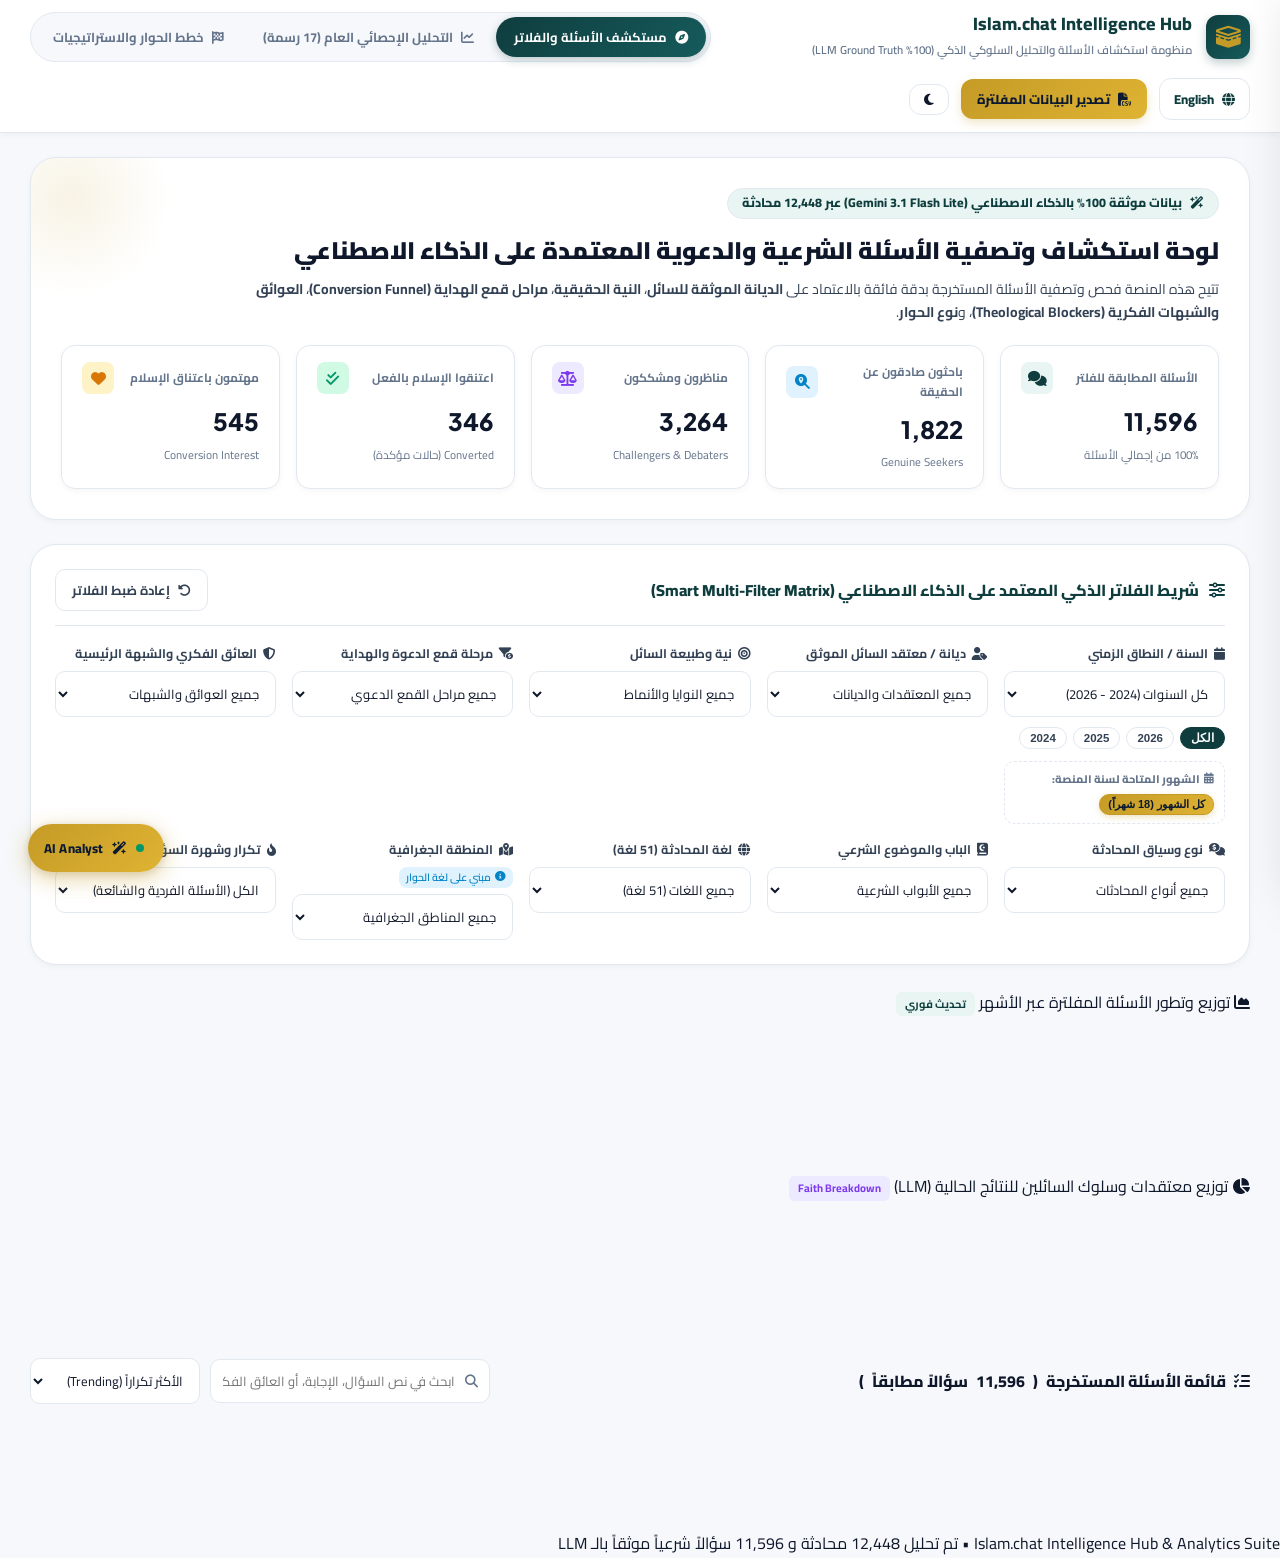
==== commit 3474717a: "feat: add Gemini AI Analyst panel for real-time question analysis" ====
--- a/index.html
+++ b/index.html
@@ -14,14 +14,15 @@
   <link rel="stylesheet" href="https://cdnjs.cloudflare.com/ajax/libs/font-awesome/6.5.1/css/all.min.css">
 
   <!-- Modular Stylesheets (Microservices Architecture with Cache Busting) -->
-  <link rel="stylesheet" href="assets/css/base.css?v=3.0">
-  <link rel="stylesheet" href="assets/css/navbar.css?v=3.0">
-  <link rel="stylesheet" href="assets/css/kpi.css?v=3.0">
-  <link rel="stylesheet" href="assets/css/filter-matrix.css?v=3.0">
-  <link rel="stylesheet" href="assets/css/qa-explorer.css?v=3.0">
-  <link rel="stylesheet" href="assets/css/macro-analytics.css?v=3.0">
-  <link rel="stylesheet" href="assets/css/modal.css?v=3.0">
-  <link rel="stylesheet" href="assets/css/playbooks.css?v=3.0">
+  <link rel="stylesheet" href="assets/css/base.css?v=3.1">
+  <link rel="stylesheet" href="assets/css/navbar.css?v=3.1">
+  <link rel="stylesheet" href="assets/css/kpi.css?v=3.1">
+  <link rel="stylesheet" href="assets/css/filter-matrix.css?v=3.1">
+  <link rel="stylesheet" href="assets/css/qa-explorer.css?v=3.1">
+  <link rel="stylesheet" href="assets/css/macro-analytics.css?v=3.1">
+  <link rel="stylesheet" href="assets/css/modal.css?v=3.1">
+  <link rel="stylesheet" href="assets/css/playbooks.css?v=3.1">
+  <link rel="stylesheet" href="assets/css/ai-panel.css?v=3.2">
 
   <!-- Chart.js for Dynamic Visualizations -->
   <script src="https://cdn.jsdelivr.net/npm/chart.js"></script>
@@ -2670,12 +2671,22 @@
 
   </div>
 
-  <!-- Dialogue Context Modal -->
+  <!-- Dialogue Context Modal with Reader Tools -->
   <div class="modal-overlay" id="dialogue-modal" onclick="closeDialogueModal(event)">
     <div class="modal-container" onclick="event.stopPropagation()">
       <div class="modal-header">
-        <h3 id="modal-title"><i class="fa-solid fa-comments"></i> <span data-i18n="modalDialogueTitle">سياق المحادثة الكاملة</span> (#<span id="modal-chat-id"></span>)</h3>
-        <button class="modal-close-btn" onclick="closeDialogueModal()"><i class="fa-solid fa-xmark"></i></button>
+        <div class="modal-header-left">
+          <h3 id="modal-title"><i class="fa-solid fa-comments"></i> <span data-i18n="modalDialogueTitle">سياق المحادثة الكاملة</span> (#<span id="modal-chat-id"></span>)</h3>
+        </div>
+        <div class="modal-reader-tools">
+          <div id="modal-stats-container"></div>
+          <div class="font-zoom-group" title="حجم خط المحادثة / Font Size">
+            <button class="btn-font-zoom" onclick="DialogueModalComponent.changeFontSize(-1)">A-</button>
+            <button class="btn-font-zoom" id="modal-font-pct-btn" onclick="DialogueModalComponent.resetFontSize()">100%</button>
+            <button class="btn-font-zoom" onclick="DialogueModalComponent.changeFontSize(1)">A+</button>
+          </div>
+          <button class="modal-close-btn" onclick="closeDialogueModal()"><i class="fa-solid fa-xmark"></i></button>
+        </div>
       </div>
       <div class="modal-body" id="modal-chat-body">
         <!-- Messages rendered dynamically via DialogueModalComponent -->
@@ -2688,24 +2699,130 @@
     <img id="lightbox-img" class="lightbox-content" src="" alt="Zoomed Chart">
   </div>
 
+  <!-- ================================================================
+       AI Analyst Floating Panel (Gemini-Powered Insights)
+       ================================================================ -->
+
+  <!-- FAB: Floating Action Button -->
+  <button id="ai-panel-fab" onclick="AIPanelComponent.toggle()" title="AI Analyst – تحليل الأسئلة الحالية">
+    <span class="fab-dot"></span>
+    <i class="fa-solid fa-wand-magic-sparkles"></i>
+    <span class="fab-text">AI Analyst</span>
+  </button>
+
+  <!-- Panel Container -->
+  <div id="ai-panel-container" role="dialog" aria-label="AI Analyst Panel">
+
+    <!-- Header -->
+    <div class="ai-panel-header">
+      <div class="ai-panel-header-left">
+        <div class="ai-panel-header-icon">
+          <i class="fa-solid fa-wand-magic-sparkles"></i>
+        </div>
+        <div class="ai-panel-header-text">
+          <h4>AI Analyst</h4>
+          <span>Powered by Google Gemini</span>
+        </div>
+      </div>
+      <div class="ai-panel-header-actions">
+        <button class="ai-panel-action-btn" onclick="AIPanelComponent.clearAndReanalyze()" title="تحليل جديد – Re-analyze">
+          <i class="fa-solid fa-rotate-right"></i>
+        </button>
+        <button class="ai-panel-action-btn" onclick="AIPanelComponent.resetApiKey()" title="تغيير مفتاح API – Change Key">
+          <i class="fa-solid fa-key"></i>
+        </button>
+        <button class="ai-panel-action-btn" onclick="AIPanelComponent.close()" title="إغلاق – Close">
+          <i class="fa-solid fa-xmark"></i>
+        </button>
+      </div>
+    </div>
+
+    <!-- API Key Input Box -->
+    <div class="ai-panel-key-box" id="ai-key-box">
+      <div class="ai-key-label">
+        <i class="fa-solid fa-key"></i>
+        أدخل مفتاح Gemini API للبدء
+      </div>
+      <div class="ai-key-input-row">
+        <input
+          type="password"
+          id="ai-key-input"
+          class="ai-key-input"
+          placeholder="AIzaSy..."
+          onkeydown="if(event.key==='Enter') AIPanelComponent.submitApiKey()"
+          autocomplete="off"
+          spellcheck="false"
+        >
+        <button class="ai-key-submit-btn" onclick="AIPanelComponent.submitApiKey()">
+          <i class="fa-solid fa-bolt"></i>
+          بدء التحليل
+        </button>
+      </div>
+      <div class="ai-key-hint">
+        <i class="fa-solid fa-shield-halved"></i>
+        يُحفظ في الجلسة فقط، لا يُشارك مع أي جهة ·
+        <a href="https://aistudio.google.com/apikey" target="_blank">احصل على مفتاح مجاني</a>
+      </div>
+    </div>
+
+    <!-- Context Bar (shows active filters & question count) -->
+    <div id="ai-context-bar" class="hidden"></div>
+
+    <!-- Chat Body -->
+    <div id="ai-chat-body">
+      <div class="ai-welcome-state">
+        <i class="fa-solid fa-robot"></i>
+        <p>أدخل مفتاح Gemini API لبدء التحليل الذكي للأسئلة المعروضة</p>
+      </div>
+    </div>
+
+    <!-- Input Row -->
+    <div class="ai-panel-input-row input-disabled">
+      <textarea
+        id="ai-followup-input"
+        placeholder="اسأل عن هذه المجموعة... (Enter للإرسال، Shift+Enter لسطر جديد)"
+        rows="1"
+        disabled
+        onkeydown="AIPanelComponent.onInputKeyDown(event)"
+        oninput="AIPanelComponent.onInputResize(this)"
+      ></textarea>
+      <button id="ai-send-btn" onclick="AIPanelComponent.sendFollowUp()" title="إرسال" disabled>
+        <i class="fa-solid fa-paper-plane"></i>
+      </button>
+    </div>
+
+    <!-- Powered By -->
+    <div class="ai-powered-by">
+      Powered by <a href="https://ai.google.dev/" target="_blank">Google Gemini</a> · gemini-3.1-flash-lite
+    </div>
+
+  </div><!-- /ai-panel-container -->
+
+  <!-- Backdrop (closes panel on click) -->
+  <div id="ai-panel-backdrop" onclick="AIPanelComponent.close()"></div>
+
   <!-- Footer -->
   <footer class="dashboard-footer">
     <p data-i18n="footerText">Islam.chat Intelligence Hub & Analytics Suite • تم تحليل 12,448 محادثة و 11,596 سؤالاً شرعياً موثقاً بالـ LLM</p>
   </footer>
 
   <!-- Preloaded Data Objects (Guarantees zero CORS issue on file:/// protocol) -->
-  <script src="assets/data/enriched_qa_data.js?v=3.0"></script>
-  <script src="assets/data/conversations_data.js?v=3.0"></script>
+  <script src="assets/data/enriched_qa_data.js?v=3.1"></script>
+  <script src="assets/data/conversations_data.js?v=3.1"></script>
 
   <!-- Modular Scripts (Microservices Architecture with Cache Busting) -->
-  <script src="assets/js/services/i18n.service.js?v=3.0"></script>
-  <script src="assets/js/services/api.service.js?v=3.0"></script>
-  <script src="assets/js/services/filter.service.js?v=3.0"></script>
-  <script src="assets/js/services/chart.service.js?v=3.0"></script>
-  <script src="assets/js/components/qa-card.component.js?v=3.0"></script>
-  <script src="assets/js/components/dialogue-modal.component.js?v=3.0"></script>
-  <script src="assets/js/components/lightbox.component.js?v=3.0"></script>
-  <script src="assets/js/components/playbooks.component.js?v=3.0"></script>
-  <script src="assets/js/app.js?v=3.0"></script>
+  <script src="assets/js/services/i18n.service.js?v=3.1"></script>
+  <script src="assets/js/services/api.service.js?v=3.1"></script>
+  <script src="assets/js/services/filter.service.js?v=3.1"></script>
+  <script src="assets/js/services/chart.service.js?v=3.1"></script>
+  <script src="assets/js/components/qa-card.component.js?v=3.1"></script>
+  <script src="assets/js/components/dialogue-modal.component.js?v=3.1"></script>
+  <script src="assets/js/components/lightbox.component.js?v=3.1"></script>
+  <script src="assets/js/components/playbooks.component.js?v=3.1"></script>
+  <script src="assets/js/app.js?v=3.1"></script>
+
+  <!-- AI Analyst Panel Scripts -->
+  <script src="assets/js/services/gemini.service.js?v=3.2"></script>
+  <script src="assets/js/components/ai-panel.component.js?v=3.2"></script>
 </body>
 </html>
--- a/assets/css/modal.css
+++ b/assets/css/modal.css
@@ -1,11 +1,11 @@
 /* ==========================================================================
-   7. Modals & Lightbox Styles
+   7. Modals, Lightbox & Enhanced Dialogue Viewer Styles
    ========================================================================== */
 .modal-overlay {
   position: fixed;
   inset: 0;
-  background: rgba(7, 14, 23, 0.75);
-  backdrop-filter: blur(8px);
+  background: rgba(7, 14, 23, 0.78);
+  backdrop-filter: blur(10px);
   z-index: 2000;
   display: none;
   align-items: center;
@@ -15,7 +15,7 @@
 
 .modal-overlay.active {
   display: flex;
-  animation: fadeIn 0.2s ease;
+  animation: fadeIn 0.25s ease;
 }
 
 .modal-container {
@@ -23,48 +23,108 @@
   border: 1px solid var(--border-color);
   border-radius: var(--radius-xl);
   width: 100%;
-  max-width: 850px;
-  max-height: 85vh;
+  max-width: 920px;
+  max-height: 88vh;
   display: flex;
   flex-direction: column;
   box-shadow: var(--shadow-xl);
   overflow: hidden;
+  --chat-font-size: 13.5px;
 }
 
 .modal-header {
-  padding: 18px 24px;
+  padding: 16px 24px;
   border-bottom: 1px solid var(--border-color);
   display: flex;
   justify-content: space-between;
   align-items: center;
+  flex-wrap: wrap;
+  gap: 12px;
+  background: var(--bg-card);
+}
+
+.modal-header-left {
+  display: flex;
+  align-items: center;
+  gap: 12px;
 }
 
 .modal-header h3 {
-  font-size: 17px;
+  font-size: 16.5px;
   font-weight: 800;
   color: var(--text-primary);
   display: flex;
   align-items: center;
   gap: 10px;
-}
-
-.modal-close-btn {
+  margin: 0;
+}
+
+/* Reader Toolbar */
+.modal-reader-tools {
+  display: flex;
+  align-items: center;
+  gap: 8px;
+}
+
+.modal-stats-badge {
+  font-size: 11.5px;
+  font-weight: 700;
+  background: var(--bg-secondary);
+  border: 1px solid var(--border-color);
+  color: var(--text-muted);
+  padding: 4px 10px;
+  border-radius: 20px;
+  display: flex;
+  align-items: center;
+  gap: 6px;
+}
+
+.font-zoom-group {
+  display: flex;
+  align-items: center;
+  background: var(--bg-secondary);
+  border: 1px solid var(--border-color);
+  border-radius: 20px;
+  padding: 2px;
+}
+
+.btn-font-zoom {
   background: transparent;
   border: none;
-  font-size: 18px;
+  color: var(--text-secondary);
+  font-weight: 800;
+  font-size: 12px;
+  padding: 4px 9px;
+  border-radius: 16px;
+  cursor: pointer;
+  transition: var(--transition);
+  font-family: inherit;
+}
+
+.btn-font-zoom:hover {
+  background: var(--brand-teal-soft);
+  color: var(--brand-teal);
+}
+
+.modal-close-btn {
+  background: var(--bg-secondary);
+  border: 1px solid var(--border-color);
+  font-size: 16px;
   color: var(--text-muted);
   cursor: pointer;
-  width: 32px;
-  height: 32px;
-  border-radius: 8px;
+  width: 34px;
+  height: 34px;
+  border-radius: 10px;
   display: flex;
   align-items: center;
   justify-content: center;
+  transition: var(--transition);
 }
 
 .modal-close-btn:hover {
   background: var(--danger-red-soft);
   color: var(--danger-red);
+  border-color: var(--danger-red);
 }
 
 .modal-body {
@@ -73,31 +133,207 @@
   flex: 1;
   display: flex;
   flex-direction: column;
-  gap: 16px;
-}
-
+  gap: 20px;
+  background: var(--bg-primary);
+}
+
+/* Chat Bubbles */
 .chat-bubble {
-  padding: 14px 18px;
-  border-radius: var(--radius-md);
-  font-size: 13.5px;
-  line-height: 1.6;
-  max-width: 88%;
-}
-
+  padding: 16px 20px;
+  border-radius: var(--radius-lg);
+  font-size: var(--chat-font-size);
+  line-height: 1.78;
+  max-width: 90%;
+  position: relative;
+  transition: transform 0.2s ease, box-shadow 0.2s ease;
+}
+
+.chat-bubble:hover {
+  box-shadow: var(--shadow-sm);
+}
+
+/* User Bubble */
 .chat-bubble-user {
   align-self: flex-start;
-  background: var(--brand-teal-soft);
+  background: linear-gradient(135deg, rgba(15, 61, 62, 0.08), rgba(15, 61, 62, 0.03));
   color: var(--text-primary);
-  border: 1px solid var(--border-color);
-  border-top-right-radius: 2px;
-}
-
+  border: 1px solid rgba(15, 61, 62, 0.2);
+  border-top-right-radius: 4px;
+}
+
+[data-theme="dark"] .chat-bubble-user {
+  background: linear-gradient(135deg, rgba(26, 107, 108, 0.2), rgba(26, 107, 108, 0.08));
+  border-color: rgba(26, 107, 108, 0.35);
+}
+
+html[dir="ltr"] .chat-bubble-user {
+  border-top-right-radius: var(--radius-lg);
+  border-top-left-radius: 4px;
+}
+
+/* AI Bubble */
 .chat-bubble-ai {
   align-self: flex-end;
   background: var(--bg-card);
   color: var(--text-primary);
   border: 1px solid var(--border-color);
-  border-top-left-radius: 2px;
+  border-top-left-radius: 4px;
+  box-shadow: 0 4px 14px rgba(0, 0, 0, 0.04);
+}
+
+html[dir="ltr"] .chat-bubble-ai {
+  border-top-left-radius: var(--radius-lg);
+  border-top-right-radius: 4px;
+}
+
+[data-theme="dark"] .chat-bubble-ai {
+  background: #112134;
+  border-color: #1f3652;
+  box-shadow: 0 4px 16px rgba(0, 0, 0, 0.2);
+}
+
+/* Bubble Header & Action Bar */
+.bubble-header {
+  display: flex;
+  justify-content: space-between;
+  align-items: center;
+  margin-bottom: 12px;
+  padding-bottom: 10px;
+  border-bottom: 1px solid var(--border-color);
+  gap: 10px;
+}
+
+.bubble-role-badge {
+  font-size: 12px;
+  font-weight: 800;
+  display: inline-flex;
+  align-items: center;
+  gap: 6px;
+}
+
+.bubble-role-ai {
+  color: var(--brand-teal);
+}
+
+[data-theme="dark"] .bubble-role-ai {
+  color: var(--brand-gold);
+}
+
+.bubble-role-user {
+  color: var(--data-blue);
+}
+
+.bubble-actions {
+  display: flex;
+  align-items: center;
+  gap: 8px;
+}
+
+.btn-copy-bubble {
+  background: var(--bg-secondary);
+  border: 1px solid var(--border-color);
+  color: var(--text-muted);
+  font-size: 11px;
+  font-weight: 700;
+  padding: 3px 8px;
+  border-radius: 6px;
+  cursor: pointer;
+  display: inline-flex;
+  align-items: center;
+  gap: 4px;
+  transition: var(--transition);
+  font-family: inherit;
+}
+
+.btn-copy-bubble:hover {
+  background: var(--brand-teal-soft);
+  color: var(--brand-teal);
+  border-color: var(--brand-teal);
+}
+
+.btn-copy-bubble.copied {
+  background: var(--benefit-green-soft);
+  color: var(--benefit-green);
+  border-color: var(--benefit-green);
+}
+
+/* Formatted Paragraphs & Lists inside AI Bubble */
+.chat-paragraph {
+  margin-bottom: 12px;
+}
+
+.chat-paragraph:last-child {
+  margin-bottom: 0;
+}
+
+.chat-list {
+  display: flex;
+  flex-direction: column;
+  gap: 10px;
+  margin: 12px 0;
+  padding: 0;
+  list-style: none;
+}
+
+.chat-list-item {
+  display: flex;
+  align-items: flex-start;
+  gap: 10px;
+  background: var(--bg-secondary);
+  padding: 10px 14px;
+  border-radius: var(--radius-md);
+  border: 1px solid var(--border-color);
+  font-size: var(--chat-font-size);
+  line-height: 1.65;
+}
+
+.chat-list-num {
+  width: 24px;
+  height: 24px;
+  min-width: 24px;
+  border-radius: 50%;
+  background: linear-gradient(135deg, var(--brand-teal), var(--brand-teal-light));
+  color: #ffffff;
+  font-size: 11.5px;
+  font-weight: 800;
+  display: flex;
+  align-items: center;
+  justify-content: center;
+  margin-top: 2px;
+}
+
+[data-theme="dark"] .chat-list-num {
+  background: linear-gradient(135deg, var(--brand-gold), #dfb332);
+  color: #0b1a30;
+}
+
+.chat-list-text {
+  flex: 1;
+}
+
+.chat-quote {
+  background: rgba(197, 155, 39, 0.08);
+  border-right: 3px solid var(--brand-gold);
+  border-radius: 6px;
+  padding: 8px 14px;
+  margin: 10px 0;
+  font-weight: 600;
+  color: var(--text-primary);
+  font-style: normal;
+}
+
+html[dir="ltr"] .chat-quote {
+  border-right: none;
+  border-left: 3px solid var(--brand-gold);
+}
+
+.chat-highlight {
+  color: var(--brand-teal);
+  font-weight: 700;
+}
+
+[data-theme="dark"] .chat-highlight {
+  color: var(--brand-gold);
 }
 
 /* Lightbox for Charts */
@@ -118,8 +354,31 @@
 }
 
 .lightbox-content {
-  max-width: 95vw;
-  max-height: 90vh;
-  border-radius: 12px;
-  box-shadow: 0 10px 40px rgba(0,0,0,0.5);
-}
+  max-width: 92%;
+  max-height: 92vh;
+  object-fit: contain;
+  border-radius: var(--radius-md);
+  box-shadow: 0 20px 50px rgba(0, 0, 0, 0.6);
+  animation: zoomIn 0.25s ease;
+}
+
+@keyframes zoomIn {
+  from { opacity: 0; transform: scale(0.95); }
+  to { opacity: 1; transform: scale(1); }
+}
+
+@media (max-width: 768px) {
+  .modal-container {
+    max-height: 92vh;
+  }
+  .modal-header {
+    padding: 12px 16px;
+  }
+  .modal-body {
+    padding: 16px;
+  }
+  .chat-bubble {
+    max-width: 96%;
+    padding: 12px 14px;
+  }
+}
--- a/assets/css/ai-panel.css
+++ b/assets/css/ai-panel.css
@@ -0,0 +1,644 @@
+/* ==========================================================================
+   AI Analyst Panel — Floating Sidebar (Islamic Design System | RTL + LTR)
+   ========================================================================== */
+
+/* ── FAB Button (Fixed Floating Action Button) ── */
+#ai-panel-fab {
+  position: fixed;
+  bottom: 28px;
+  left: 28px;
+  z-index: 1100;
+  display: flex;
+  align-items: center;
+  gap: 9px;
+  padding: 12px 20px 12px 16px;
+  background: linear-gradient(135deg, #c59b27, #dfb332);
+  color: #0b1a30;
+  border: none;
+  border-radius: 50px;
+  font-family: inherit;
+  font-size: 13px;
+  font-weight: 800;
+  cursor: pointer;
+  box-shadow: 0 6px 22px rgba(197, 155, 39, 0.45), 0 2px 8px rgba(0, 0, 0, 0.12);
+  transition: all 0.3s cubic-bezier(0.4, 0, 0.2, 1);
+  white-space: nowrap;
+  letter-spacing: 0.01em;
+}
+
+#ai-panel-fab:hover {
+  transform: translateY(-2px) scale(1.04);
+  box-shadow: 0 10px 30px rgba(197, 155, 39, 0.55), 0 4px 14px rgba(0, 0, 0, 0.18);
+}
+
+#ai-panel-fab:active {
+  transform: translateY(0) scale(0.97);
+}
+
+#ai-panel-fab .fab-dot {
+  width: 8px;
+  height: 8px;
+  background: #059669;
+  border-radius: 50%;
+  flex-shrink: 0;
+  animation: fabDotPulse 2.2s ease-in-out infinite;
+}
+
+@keyframes fabDotPulse {
+  0%, 100% { opacity: 1; transform: scale(1); box-shadow: 0 0 0 0 rgba(5, 150, 105, 0.5); }
+  50%       { opacity: 0.7; transform: scale(1.4); box-shadow: 0 0 0 4px rgba(5, 150, 105, 0); }
+}
+
+html[dir="ltr"] #ai-panel-fab {
+  left: auto;
+  right: 28px;
+}
+
+/* ── Panel Container (Fixed Sidebar) ── */
+#ai-panel-container {
+  position: fixed;
+  top: 0;
+  right: 0;
+  height: 100dvh;
+  height: 100vh;
+  width: 430px;
+  max-width: 95vw;
+  background: var(--bg-secondary);
+  border-left: 1px solid var(--border-color);
+  box-shadow: -10px 0 48px rgba(0, 0, 0, 0.14);
+  z-index: 1300;
+  display: flex;
+  flex-direction: column;
+  transform: translateX(105%);
+  transition: transform 0.36s cubic-bezier(0.4, 0, 0.2, 1);
+  overflow: hidden;
+}
+
+#ai-panel-container.ai-panel-open {
+  transform: translateX(0);
+}
+
+html[dir="ltr"] #ai-panel-container {
+  right: auto;
+  left: 0;
+  border-left: none;
+  border-right: 1px solid var(--border-color);
+  box-shadow: 10px 0 48px rgba(0, 0, 0, 0.14);
+  transform: translateX(-105%);
+}
+
+html[dir="ltr"] #ai-panel-container.ai-panel-open {
+  transform: translateX(0);
+}
+
+/* ── Backdrop ── */
+#ai-panel-backdrop {
+  display: none;
+  position: fixed;
+  inset: 0;
+  background: rgba(7, 14, 23, 0.48);
+  z-index: 1250;
+  backdrop-filter: blur(3px);
+  -webkit-backdrop-filter: blur(3px);
+}
+
+#ai-panel-backdrop.active {
+  display: block;
+  animation: backdropFadeIn 0.26s ease;
+}
+
+@keyframes backdropFadeIn {
+  from { opacity: 0; }
+  to   { opacity: 1; }
+}
+
+/* ── Panel Header ── */
+.ai-panel-header {
+  display: flex;
+  align-items: center;
+  justify-content: space-between;
+  padding: 14px 16px;
+  background: linear-gradient(135deg, var(--brand-teal) 0%, var(--brand-teal-light) 100%);
+  color: #fff;
+  flex-shrink: 0;
+  gap: 10px;
+}
+
+.ai-panel-header-left {
+  display: flex;
+  align-items: center;
+  gap: 11px;
+  min-width: 0;
+}
+
+.ai-panel-header-icon {
+  width: 38px;
+  height: 38px;
+  background: rgba(255, 255, 255, 0.14);
+  border-radius: 10px;
+  display: flex;
+  align-items: center;
+  justify-content: center;
+  font-size: 17px;
+  color: var(--brand-gold);
+  flex-shrink: 0;
+}
+
+.ai-panel-header-text {
+  min-width: 0;
+}
+
+.ai-panel-header-text h4 {
+  font-size: 14px;
+  font-weight: 800;
+  color: #fff;
+  line-height: 1.2;
+  white-space: nowrap;
+  overflow: hidden;
+  text-overflow: ellipsis;
+}
+
+.ai-panel-header-text span {
+  font-size: 10.5px;
+  color: rgba(255, 255, 255, 0.65);
+  font-weight: 500;
+  display: block;
+}
+
+.ai-panel-header-actions {
+  display: flex;
+  align-items: center;
+  gap: 6px;
+  flex-shrink: 0;
+}
+
+.ai-panel-action-btn {
+  background: rgba(255, 255, 255, 0.14);
+  border: 1px solid rgba(255, 255, 255, 0.2);
+  color: #fff;
+  width: 32px;
+  height: 32px;
+  border-radius: 8px;
+  cursor: pointer;
+  display: flex;
+  align-items: center;
+  justify-content: center;
+  font-size: 13px;
+  transition: all 0.18s ease;
+  flex-shrink: 0;
+}
+
+.ai-panel-action-btn:hover {
+  background: rgba(255, 255, 255, 0.28);
+  transform: scale(1.06);
+}
+
+.ai-panel-action-btn[title*="مفتاح"],
+.ai-panel-action-btn[title*="Key"] {
+  font-size: 11px;
+  width: auto;
+  padding: 0 8px;
+  gap: 4px;
+}
+
+/* ── API Key Box ── */
+.ai-panel-key-box {
+  padding: 16px;
+  background: var(--brand-gold-light);
+  border-bottom: 1px solid var(--brand-gold-border);
+  flex-shrink: 0;
+  transition: all 0.3s ease;
+}
+
+.ai-panel-key-box.hidden {
+  display: none;
+}
+
+.ai-key-label {
+  font-size: 12.5px;
+  font-weight: 800;
+  color: var(--brand-teal);
+  margin-bottom: 10px;
+  display: flex;
+  align-items: center;
+  gap: 7px;
+}
+
+.ai-key-input-row {
+  display: flex;
+  gap: 8px;
+  align-items: stretch;
+}
+
+#ai-key-input {
+  flex: 1;
+  padding: 9px 12px;
+  border: 1.5px solid var(--border-color);
+  border-radius: 10px;
+  background: var(--bg-secondary);
+  color: var(--text-primary);
+  font-family: monospace;
+  font-size: 12.5px;
+  outline: none;
+  transition: border-color 0.2s;
+  direction: ltr;
+  text-align: left;
+}
+
+#ai-key-input:focus {
+  border-color: var(--brand-teal);
+  box-shadow: 0 0 0 3px var(--brand-teal-soft);
+}
+
+.ai-key-submit-btn {
+  padding: 9px 14px;
+  background: linear-gradient(135deg, var(--brand-teal), var(--brand-teal-light));
+  color: #fff;
+  border: none;
+  border-radius: 10px;
+  font-family: inherit;
+  font-size: 12.5px;
+  font-weight: 800;
+  cursor: pointer;
+  transition: all 0.2s ease;
+  white-space: nowrap;
+  display: flex;
+  align-items: center;
+  gap: 6px;
+}
+
+.ai-key-submit-btn:hover {
+  opacity: 0.9;
+  transform: translateY(-1px);
+}
+
+.ai-key-hint {
+  font-size: 10.5px;
+  color: var(--text-muted);
+  margin-top: 8px;
+  display: flex;
+  align-items: center;
+  gap: 5px;
+}
+
+.ai-key-hint a {
+  color: var(--brand-teal);
+  text-decoration: none;
+  font-weight: 700;
+}
+
+.ai-key-hint a:hover {
+  text-decoration: underline;
+}
+
+/* ── Context Bar ── */
+#ai-context-bar {
+  padding: 9px 14px;
+  background: var(--brand-teal-soft);
+  border-bottom: 1px solid rgba(15, 61, 62, 0.1);
+  font-size: 11px;
+  display: flex;
+  align-items: center;
+  gap: 6px;
+  flex-shrink: 0;
+  flex-wrap: wrap;
+  min-height: 38px;
+}
+
+#ai-context-bar.hidden {
+  display: none;
+}
+
+.ai-context-label {
+  font-weight: 800;
+  color: var(--brand-teal);
+  white-space: nowrap;
+}
+
+.ai-context-badge {
+  background: var(--bg-secondary);
+  border: 1px solid var(--border-color);
+  border-radius: 20px;
+  padding: 2px 9px;
+  font-size: 10.5px;
+  font-weight: 700;
+  color: var(--text-secondary);
+  white-space: nowrap;
+  max-width: 150px;
+  overflow: hidden;
+  text-overflow: ellipsis;
+}
+
+/* ── Chat Body ── */
+#ai-chat-body {
+  flex: 1;
+  overflow-y: auto;
+  padding: 14px 14px 6px;
+  display: flex;
+  flex-direction: column;
+  gap: 12px;
+  scroll-behavior: smooth;
+}
+
+#ai-chat-body::-webkit-scrollbar       { width: 4px; }
+#ai-chat-body::-webkit-scrollbar-track { background: transparent; }
+#ai-chat-body::-webkit-scrollbar-thumb { background: var(--border-color); border-radius: 2px; }
+
+/* ── Welcome State ── */
+.ai-welcome-state {
+  flex: 1;
+  display: flex;
+  flex-direction: column;
+  align-items: center;
+  justify-content: center;
+  text-align: center;
+  padding: 32px 20px;
+  color: var(--text-muted);
+}
+
+.ai-welcome-state i {
+  font-size: 38px;
+  color: var(--brand-teal);
+  margin-bottom: 14px;
+  opacity: 0.7;
+}
+
+.ai-welcome-state p {
+  font-size: 13px;
+  line-height: 1.65;
+  max-width: 280px;
+}
+
+/* ── Message Wrapper ── */
+.ai-message {
+  display: flex;
+  flex-direction: column;
+  gap: 5px;
+  animation: aiMsgIn 0.22s ease;
+}
+
+@keyframes aiMsgIn {
+  from { opacity: 0; transform: translateY(10px); }
+  to   { opacity: 1; transform: translateY(0); }
+}
+
+.ai-msg-role-label {
+  font-size: 10.5px;
+  font-weight: 800;
+  display: flex;
+  align-items: center;
+  gap: 5px;
+  padding: 0 3px;
+}
+
+.ai-msg-role-label.lbl-assistant { color: var(--brand-teal); }
+.ai-msg-role-label.lbl-user      { color: var(--brand-gold); justify-content: flex-end; }
+
+html[dir="ltr"] .ai-msg-role-label.lbl-user { justify-content: flex-start; }
+
+/* ── Message Bubbles ── */
+.ai-msg-bubble {
+  padding: 11px 14px;
+  border-radius: 14px;
+  font-size: 13px;
+  line-height: 1.72;
+  color: var(--text-primary);
+  word-wrap: break-word;
+  overflow-wrap: break-word;
+}
+
+.ai-msg-bubble.bubble-assistant {
+  background: var(--brand-teal-soft);
+  border: 1px solid rgba(15, 61, 62, 0.1);
+  border-radius: 4px 14px 14px 14px;
+}
+
+[data-theme="dark"] .ai-msg-bubble.bubble-assistant {
+  border-color: rgba(26, 107, 108, 0.28);
+}
+
+.ai-msg-bubble.bubble-user {
+  background: var(--brand-gold-light);
+  border: 1px solid var(--brand-gold-border);
+  border-radius: 14px 4px 14px 14px;
+  text-align: right;
+  align-self: flex-end;
+  max-width: 88%;
+}
+
+html[dir="ltr"] .ai-msg-bubble.bubble-user {
+  text-align: left;
+  border-radius: 4px 14px 14px 14px;
+}
+
+/* ── Markdown Rendering inside Bubbles ── */
+.ai-msg-bubble strong, .ai-msg-bubble b {
+  color: var(--brand-teal);
+  font-weight: 800;
+}
+
+[data-theme="dark"] .ai-msg-bubble strong {
+  color: var(--brand-gold);
+}
+
+.ai-msg-bubble p { margin-bottom: 7px; }
+.ai-msg-bubble p:last-child { margin-bottom: 0; }
+
+.ai-msg-bubble ul, .ai-msg-bubble ol {
+  padding-inline-start: 18px;
+  margin: 5px 0;
+}
+
+.ai-msg-bubble li { margin-bottom: 3px; }
+
+.ai-msg-bubble em { color: var(--text-secondary); font-style: italic; }
+
+/* ── Copy Button ── */
+.ai-msg-copy-btn {
+  align-self: flex-start;
+  background: none;
+  border: 1px solid var(--border-color);
+  border-radius: 7px;
+  color: var(--text-muted);
+  font-size: 11px;
+  padding: 3px 9px;
+  cursor: pointer;
+  font-family: inherit;
+  transition: all 0.18s;
+  display: flex;
+  align-items: center;
+  gap: 4px;
+  margin-top: 2px;
+}
+
+.ai-msg-copy-btn:hover {
+  background: var(--brand-teal-soft);
+  color: var(--brand-teal);
+  border-color: var(--brand-teal);
+}
+
+/* ── System / Status Message ── */
+.ai-msg-system {
+  text-align: center;
+  font-size: 11.5px;
+  color: var(--text-muted);
+  padding: 4px 8px;
+  font-style: italic;
+  display: flex;
+  align-items: center;
+  justify-content: center;
+  gap: 6px;
+}
+
+/* ── Typing Indicator ── */
+.ai-typing-indicator {
+  display: flex;
+  align-items: center;
+  gap: 5px;
+  padding: 12px 15px;
+  background: var(--brand-teal-soft);
+  border: 1px solid rgba(15, 61, 62, 0.1);
+  border-radius: 4px 14px 14px 14px;
+  width: fit-content;
+}
+
+.ai-typing-dot {
+  width: 7px;
+  height: 7px;
+  background: var(--brand-teal);
+  border-radius: 50%;
+  animation: typDot 1.3s ease-in-out infinite;
+}
+
+.ai-typing-dot:nth-child(2) { animation-delay: 0.2s; }
+.ai-typing-dot:nth-child(3) { animation-delay: 0.4s; }
+
+@keyframes typDot {
+  0%, 80%, 100% { transform: scale(0.55); opacity: 0.4; }
+  40%            { transform: scale(1); opacity: 1; }
+}
+
+/* ── Error Message ── */
+.ai-error-msg {
+  background: var(--danger-red-soft);
+  border: 1px solid rgba(220, 38, 38, 0.2);
+  border-radius: 10px;
+  padding: 11px 14px;
+  font-size: 12.5px;
+  color: var(--danger-red);
+  display: flex;
+  align-items: flex-start;
+  gap: 8px;
+  line-height: 1.55;
+}
+
+/* ── Input Row ── */
+.ai-panel-input-row {
+  padding: 10px 12px;
+  border-top: 1px solid var(--border-color);
+  background: var(--bg-secondary);
+  display: flex;
+  gap: 8px;
+  align-items: flex-end;
+  flex-shrink: 0;
+}
+
+.ai-panel-input-row.input-disabled {
+  opacity: 0.55;
+  pointer-events: none;
+}
+
+#ai-followup-input {
+  flex: 1;
+  min-height: 42px;
+  max-height: 110px;
+  padding: 10px 13px;
+  border: 1.5px solid var(--border-color);
+  border-radius: 12px;
+  background: var(--bg-primary);
+  color: var(--text-primary);
+  font-family: inherit;
+  font-size: 13px;
+  resize: none;
+  outline: none;
+  transition: border-color 0.2s, box-shadow 0.2s;
+  line-height: 1.5;
+  overflow-y: auto;
+}
+
+#ai-followup-input:focus {
+  border-color: var(--brand-teal);
+  box-shadow: 0 0 0 3px var(--brand-teal-soft);
+}
+
+#ai-followup-input:disabled {
+  opacity: 0.55;
+  cursor: not-allowed;
+}
+
+#ai-send-btn {
+  width: 42px;
+  height: 42px;
+  background: linear-gradient(135deg, var(--brand-teal), var(--brand-teal-light));
+  color: #fff;
+  border: none;
+  border-radius: 12px;
+  cursor: pointer;
+  display: flex;
+  align-items: center;
+  justify-content: center;
+  font-size: 16px;
+  transition: all 0.2s ease;
+  flex-shrink: 0;
+}
+
+#ai-send-btn:hover:not(:disabled) {
+  transform: translateY(-1px);
+  box-shadow: 0 5px 14px rgba(15, 61, 62, 0.32);
+}
+
+#ai-send-btn:disabled {
+  opacity: 0.5;
+  cursor: not-allowed;
+  transform: none;
+}
+
+/* ── Powered By ── */
+.ai-powered-by {
+  text-align: center;
+  font-size: 9.5px;
+  color: var(--text-muted);
+  padding: 5px 0 9px;
+  flex-shrink: 0;
+  letter-spacing: 0.02em;
+}
+
+.ai-powered-by a {
+  color: var(--brand-teal);
+  text-decoration: none;
+  font-weight: 700;
+}
+
+/* ── Responsive ── */
+@media (max-width: 500px) {
+  #ai-panel-container {
+    width: 100vw;
+    max-width: 100vw;
+  }
+
+  #ai-panel-fab span.fab-text {
+    display: none;
+  }
+
+  #ai-panel-fab {
+    width: 52px;
+    height: 52px;
+    border-radius: 50%;
+    padding: 0;
+    justify-content: center;
+  }
+
+  #ai-panel-fab .fab-dot {
+    display: none;
+  }
+}
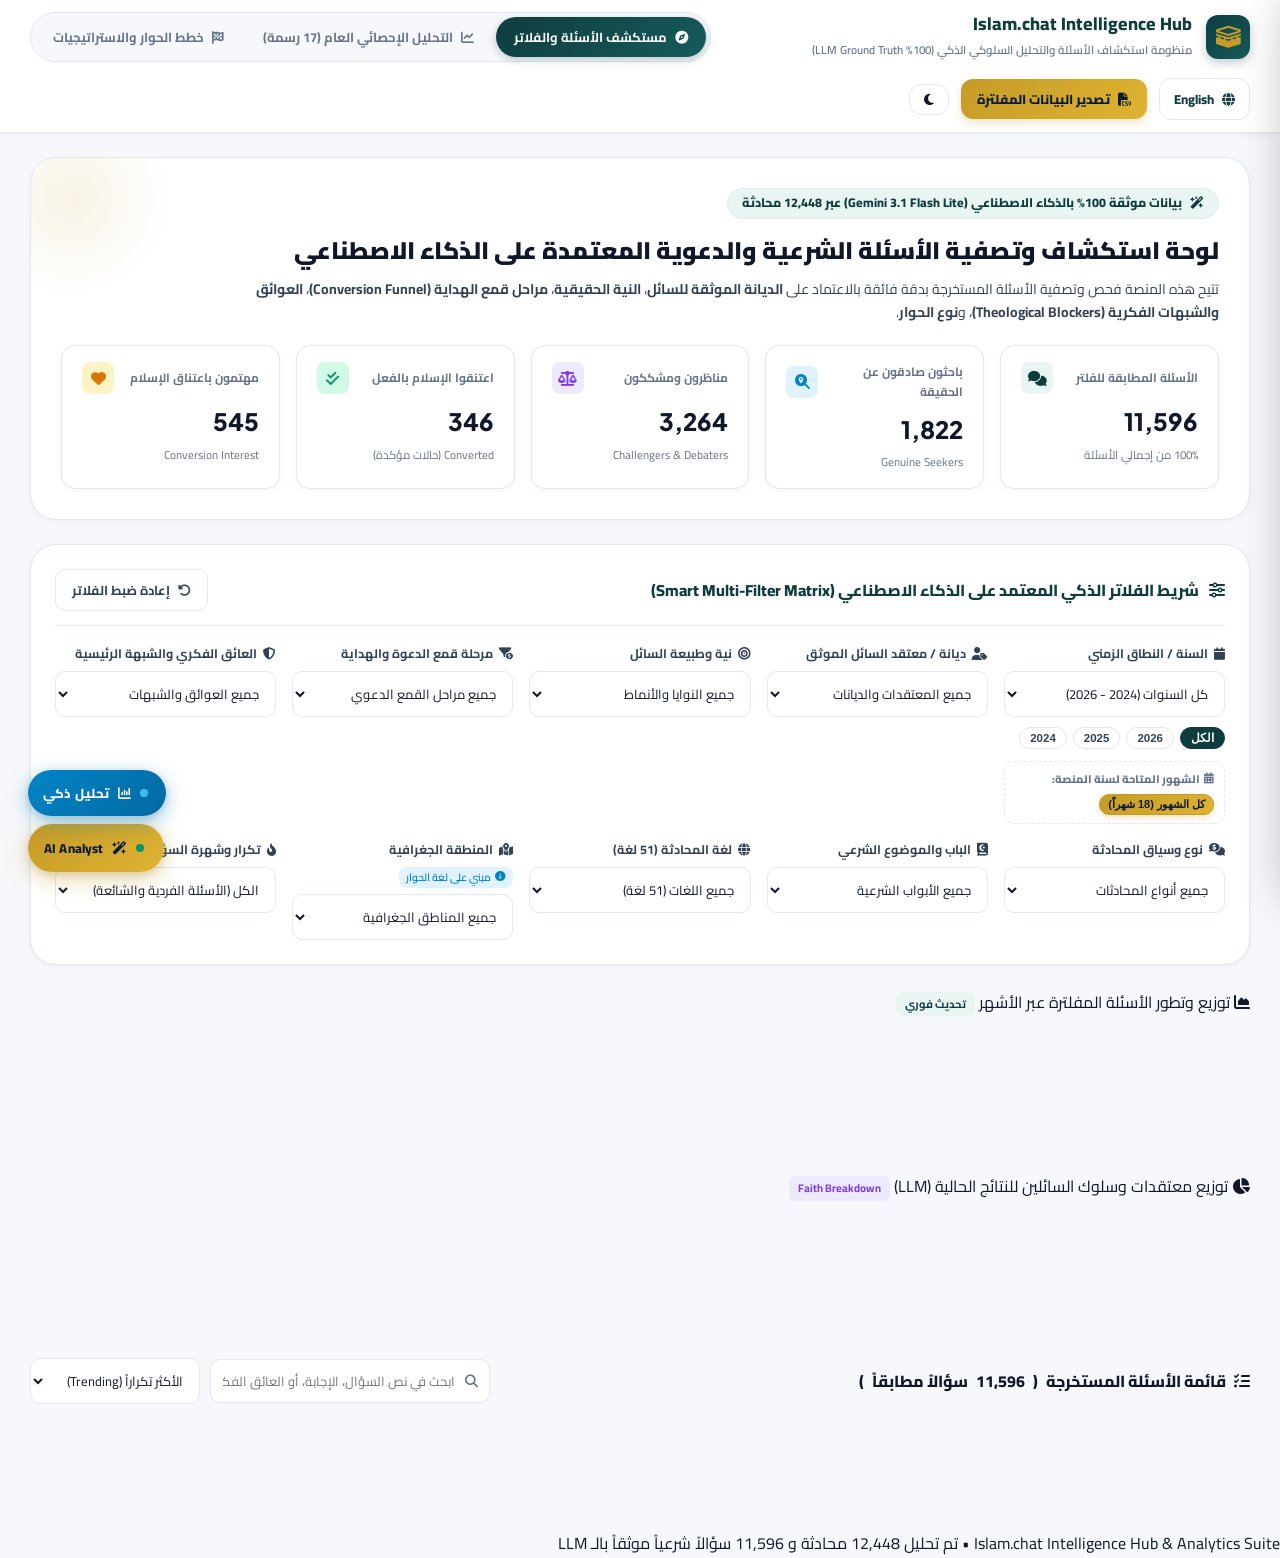
==== commit 82725153: "feat: implement StatsEngineService and add StatsPanel component for high-performance dashboard analy" ====
--- a/index.html
+++ b/index.html
@@ -23,6 +23,7 @@
   <link rel="stylesheet" href="assets/css/modal.css?v=3.1">
   <link rel="stylesheet" href="assets/css/playbooks.css?v=3.1">
   <link rel="stylesheet" href="assets/css/ai-panel.css?v=3.2">
+  <link rel="stylesheet" href="assets/css/stats-panel.css?v=3.3">
 
   <!-- Chart.js for Dynamic Visualizations -->
   <script src="https://cdn.jsdelivr.net/npm/chart.js"></script>
@@ -2801,6 +2802,65 @@
   <!-- Backdrop (closes panel on click) -->
   <div id="ai-panel-backdrop" onclick="AIPanelComponent.close()"></div>
 
+  <!-- ================================================================
+       Statistical Intelligence Floating Panel (Zero-API Instant Insights)
+       ================================================================ -->
+
+  <!-- FAB: Statistical Intelligence Action Button -->
+  <button id="stats-panel-fab" onclick="StatsPanelComponent.toggle()" title="التحليل الإحصائي الذكي – Instant Statistical Intelligence">
+    <span class="stats-fab-dot"></span>
+    <i class="fa-solid fa-chart-column"></i>
+    <span class="stats-fab-text">تحليل ذكي</span>
+  </button>
+
+  <!-- Panel Container -->
+  <div id="stats-panel-container" role="dialog" aria-label="Statistical Intelligence Panel">
+
+    <!-- Header -->
+    <div class="stats-panel-header">
+      <div class="stats-panel-header-left">
+        <div class="stats-panel-header-icon">
+          <i class="fa-solid fa-brain"></i>
+        </div>
+        <div class="stats-panel-header-text">
+          <h4>التحليل الإحصائي الذكي</h4>
+          <span><i class="fa-solid fa-bolt" style="color:#38bdf8;"></i> تحليل فوري لكامل البيانات</span>
+        </div>
+      </div>
+      <div class="stats-panel-header-actions">
+        <button class="stats-panel-action-btn" onclick="StatsPanelComponent.refreshReport()" title="تحديث التقرير – Refresh">
+          <i class="fa-solid fa-rotate-right"></i>
+        </button>
+        <button class="stats-panel-action-btn" onclick="StatsPanelComponent.exportMarkdownReport()" title="تصدير Markdown – Export">
+          <i class="fa-solid fa-file-arrow-down"></i>
+        </button>
+        <button class="stats-panel-action-btn" onclick="StatsPanelComponent.close()" title="إغلاق – Close">
+          <i class="fa-solid fa-xmark"></i>
+        </button>
+      </div>
+    </div>
+
+    <!-- Context & Metadata Bar -->
+    <div id="stats-context-bar" class="stats-context-bar"></div>
+
+    <!-- Scrollable Report Body -->
+    <div id="stats-report-body" class="stats-report-body">
+      <!-- Dynamically generated via StatsPanelComponent -->
+    </div>
+
+    <!-- Footer: Export Action -->
+    <div class="stats-panel-footer">
+      <button class="stats-export-btn" onclick="StatsPanelComponent.exportMarkdownReport()">
+        <i class="fa-solid fa-file-arrow-down"></i>
+        <span>تصدير التقرير كاملاً (Markdown)</span>
+      </button>
+    </div>
+
+  </div><!-- /stats-panel-container -->
+
+  <!-- Backdrop (closes stats panel on click) -->
+  <div id="stats-panel-backdrop" onclick="StatsPanelComponent.close()"></div>
+
   <!-- Footer -->
   <footer class="dashboard-footer">
     <p data-i18n="footerText">Islam.chat Intelligence Hub & Analytics Suite • تم تحليل 12,448 محادثة و 11,596 سؤالاً شرعياً موثقاً بالـ LLM</p>
@@ -2824,5 +2884,9 @@
   <!-- AI Analyst Panel Scripts -->
   <script src="assets/js/services/gemini.service.js?v=3.2"></script>
   <script src="assets/js/components/ai-panel.component.js?v=3.2"></script>
+
+  <!-- Statistical Intelligence Panel Scripts -->
+  <script src="assets/js/services/stats-engine.service.js?v=3.3"></script>
+  <script src="assets/js/components/stats-panel.component.js?v=3.3"></script>
 </body>
 </html>
--- a/assets/css/stats-panel.css
+++ b/assets/css/stats-panel.css
@@ -0,0 +1,662 @@
+/* ==========================================================================
+   Statistical Intelligence Panel — Floating Sidebar & Reports (RTL + LTR)
+   ========================================================================== */
+
+/* ── FAB Button: Statistical Intelligence (Positioned above AI Analyst FAB) ── */
+#stats-panel-fab {
+  position: fixed;
+  bottom: 84px;
+  left: 28px;
+  z-index: 1100;
+  display: flex;
+  align-items: center;
+  gap: 9px;
+  padding: 11px 18px 11px 15px;
+  background: linear-gradient(135deg, #0284c7, #0369a1);
+  color: #ffffff;
+  border: none;
+  border-radius: 50px;
+  font-family: inherit;
+  font-size: 13px;
+  font-weight: 800;
+  cursor: pointer;
+  box-shadow: 0 6px 20px rgba(2, 132, 199, 0.42), 0 2px 8px rgba(0, 0, 0, 0.12);
+  transition: all 0.3s cubic-bezier(0.4, 0, 0.2, 1);
+  white-space: nowrap;
+  letter-spacing: 0.01em;
+}
+
+#stats-panel-fab:hover {
+  transform: translateY(-2px) scale(1.04);
+  box-shadow: 0 10px 28px rgba(2, 132, 199, 0.52), 0 4px 12px rgba(0, 0, 0, 0.18);
+  background: linear-gradient(135deg, #0ea5e9, #0284c7);
+}
+
+#stats-panel-fab:active {
+  transform: translateY(0) scale(0.97);
+}
+
+#stats-panel-fab .stats-fab-dot {
+  width: 8px;
+  height: 8px;
+  background: #38bdf8;
+  border-radius: 50%;
+  flex-shrink: 0;
+  animation: statsFabDotPulse 2s ease-in-out infinite;
+}
+
+@keyframes statsFabDotPulse {
+  0%, 100% { opacity: 1; transform: scale(1); box-shadow: 0 0 0 0 rgba(56, 189, 248, 0.6); }
+  50%       { opacity: 0.6; transform: scale(1.4); box-shadow: 0 0 0 4px rgba(56, 189, 248, 0); }
+}
+
+html[dir="ltr"] #stats-panel-fab {
+  left: auto;
+  right: 28px;
+}
+
+/* ── Panel Container (Fixed Sidebar) ── */
+#stats-panel-container {
+  position: fixed;
+  top: 0;
+  right: 0;
+  height: 100dvh;
+  height: 100vh;
+  width: 480px;
+  max-width: 96vw;
+  background: var(--bg-secondary);
+  border-left: 1px solid var(--border-color);
+  box-shadow: -12px 0 50px rgba(0, 0, 0, 0.18);
+  z-index: 1300;
+  display: flex;
+  flex-direction: column;
+  transform: translateX(105%);
+  transition: transform 0.36s cubic-bezier(0.4, 0, 0.2, 1);
+  overflow: hidden;
+}
+
+#stats-panel-container.stats-panel-open {
+  transform: translateX(0);
+}
+
+html[dir="ltr"] #stats-panel-container {
+  right: auto;
+  left: 0;
+  border-left: none;
+  border-right: 1px solid var(--border-color);
+  box-shadow: 12px 0 50px rgba(0, 0, 0, 0.18);
+  transform: translateX(-105%);
+}
+
+html[dir="ltr"] #stats-panel-container.stats-panel-open {
+  transform: translateX(0);
+}
+
+/* ── Backdrop ── */
+#stats-panel-backdrop {
+  display: none;
+  position: fixed;
+  inset: 0;
+  background: rgba(7, 14, 23, 0.48);
+  z-index: 1250;
+  backdrop-filter: blur(3px);
+  -webkit-backdrop-filter: blur(3px);
+}
+
+#stats-panel-backdrop.active {
+  display: block;
+  animation: statsBackdropFadeIn 0.25s ease;
+}
+
+@keyframes statsBackdropFadeIn {
+  from { opacity: 0; }
+  to   { opacity: 1; }
+}
+
+/* ── Panel Header ── */
+.stats-panel-header {
+  display: flex;
+  align-items: center;
+  justify-content: space-between;
+  padding: 14px 18px;
+  background: linear-gradient(135deg, #0f3d3e 0%, #0369a1 100%);
+  color: #fff;
+  flex-shrink: 0;
+  gap: 12px;
+}
+
+.stats-panel-header-left {
+  display: flex;
+  align-items: center;
+  gap: 12px;
+  min-width: 0;
+}
+
+.stats-panel-header-icon {
+  width: 38px;
+  height: 38px;
+  background: rgba(255, 255, 255, 0.15);
+  border-radius: 10px;
+  display: flex;
+  align-items: center;
+  justify-content: center;
+  font-size: 17px;
+  color: #38bdf8;
+  flex-shrink: 0;
+}
+
+.stats-panel-header-text {
+  min-width: 0;
+}
+
+.stats-panel-header-text h4 {
+  font-size: 14.5px;
+  font-weight: 800;
+  color: #fff;
+  line-height: 1.2;
+  white-space: nowrap;
+  overflow: hidden;
+  text-overflow: ellipsis;
+}
+
+.stats-panel-header-text span {
+  font-size: 11px;
+  color: rgba(255, 255, 255, 0.75);
+  font-weight: 500;
+  display: flex;
+  align-items: center;
+  gap: 6px;
+}
+
+.stats-panel-header-actions {
+  display: flex;
+  align-items: center;
+  gap: 6px;
+  flex-shrink: 0;
+}
+
+.stats-panel-action-btn {
+  background: rgba(255, 255, 255, 0.14);
+  border: 1px solid rgba(255, 255, 255, 0.2);
+  color: #fff;
+  width: 32px;
+  height: 32px;
+  border-radius: 8px;
+  cursor: pointer;
+  display: flex;
+  align-items: center;
+  justify-content: center;
+  font-size: 13px;
+  transition: all 0.18s ease;
+  flex-shrink: 0;
+}
+
+.stats-panel-action-btn:hover {
+  background: rgba(255, 255, 255, 0.28);
+  transform: scale(1.06);
+}
+
+/* ── Context & Summary Bar ── */
+.stats-context-bar {
+  padding: 10px 16px;
+  background: var(--brand-teal-soft);
+  border-bottom: 1px solid var(--border-color);
+  font-size: 11.5px;
+  display: flex;
+  align-items: center;
+  gap: 8px;
+  flex-shrink: 0;
+  flex-wrap: wrap;
+}
+
+.stats-context-label {
+  font-weight: 800;
+  color: var(--brand-teal);
+  display: flex;
+  align-items: center;
+  gap: 5px;
+}
+
+.stats-badge-chip {
+  background: var(--bg-secondary);
+  border: 1px solid var(--border-color);
+  border-radius: 20px;
+  padding: 3px 10px;
+  font-size: 11px;
+  font-weight: 700;
+  color: var(--text-secondary);
+  display: inline-flex;
+  align-items: center;
+  gap: 4px;
+}
+
+.stats-badge-chip.badge-count {
+  background: var(--data-blue-soft);
+  color: var(--data-blue);
+  border-color: rgba(2, 132, 199, 0.2);
+  margin-inline-start: auto;
+}
+
+.stats-badge-chip.badge-speed {
+  background: var(--benefit-green-soft);
+  color: var(--benefit-green);
+  border-color: rgba(5, 150, 105, 0.2);
+}
+
+/* ── Scrollable Report Body ── */
+.stats-report-body {
+  flex: 1;
+  overflow-y: auto;
+  padding: 16px 16px 24px;
+  display: flex;
+  flex-direction: column;
+  gap: 16px;
+  scroll-behavior: smooth;
+}
+
+.stats-report-body::-webkit-scrollbar       { width: 5px; }
+.stats-report-body::-webkit-scrollbar-track { background: transparent; }
+.stats-report-body::-webkit-scrollbar-thumb { background: var(--border-color); border-radius: 3px; }
+
+/* ── Statistical Cards ── */
+.stats-card {
+  background: var(--bg-card);
+  border: 1px solid var(--border-color);
+  border-radius: var(--radius-md);
+  padding: 14px 16px;
+  box-shadow: var(--shadow-sm);
+  display: flex;
+  flex-direction: column;
+  gap: 12px;
+  transition: border-color 0.2s;
+}
+
+.stats-card:hover {
+  border-color: var(--brand-teal-light);
+}
+
+.stats-card-header {
+  display: flex;
+  align-items: center;
+  justify-content: space-between;
+  gap: 8px;
+  border-bottom: 1px dashed var(--border-color);
+  padding-bottom: 8px;
+}
+
+.stats-card-title {
+  font-size: 13px;
+  font-weight: 800;
+  color: var(--text-primary);
+  display: flex;
+  align-items: center;
+  gap: 8px;
+}
+
+.stats-card-title i {
+  color: var(--data-blue);
+}
+
+.stats-card-tag {
+  font-size: 10px;
+  font-weight: 800;
+  padding: 2px 7px;
+  border-radius: 6px;
+  background: var(--data-blue-soft);
+  color: var(--data-blue);
+}
+
+/* ── Distribution Bars ── */
+.stat-bars-container {
+  display: flex;
+  flex-direction: column;
+  gap: 9px;
+}
+
+.stat-bar-item {
+  display: flex;
+  flex-direction: column;
+  gap: 4px;
+}
+
+.stat-bar-labels {
+  display: flex;
+  align-items: center;
+  justify-content: space-between;
+  font-size: 11.5px;
+  font-weight: 700;
+}
+
+.stat-bar-name {
+  color: var(--text-primary);
+  display: flex;
+  align-items: center;
+  gap: 6px;
+  overflow: hidden;
+  text-overflow: ellipsis;
+  white-space: nowrap;
+}
+
+.stat-bar-val {
+  color: var(--text-muted);
+  font-size: 11px;
+  display: flex;
+  align-items: center;
+  gap: 5px;
+  flex-shrink: 0;
+}
+
+.stat-bar-val strong {
+  color: var(--brand-teal);
+  font-weight: 800;
+}
+
+[data-theme="dark"] .stat-bar-val strong {
+  color: var(--brand-gold);
+}
+
+.stat-bar-track {
+  height: 7px;
+  background: var(--bg-primary);
+  border-radius: 4px;
+  overflow: hidden;
+  position: relative;
+}
+
+.stat-bar-fill {
+  height: 100%;
+  border-radius: 4px;
+  background: linear-gradient(90deg, #0284c7, #38bdf8);
+  transition: width 0.6s cubic-bezier(0.4, 0, 0.2, 1);
+}
+
+.stat-bar-fill.fill-teal {
+  background: linear-gradient(90deg, var(--brand-teal), var(--brand-teal-light));
+}
+
+.stat-bar-fill.fill-gold {
+  background: linear-gradient(90deg, #c59b27, #dfb332);
+}
+
+.stat-bar-fill.fill-purple {
+  background: linear-gradient(90deg, #7c3aed, #a855f7);
+}
+
+/* ── Temporal Mini Indicators ── */
+.stats-mini-grid {
+  display: grid;
+  grid-template-columns: repeat(3, 1fr);
+  gap: 8px;
+}
+
+.stats-mini-metric {
+  background: var(--bg-primary);
+  border: 1px solid var(--border-color);
+  border-radius: 10px;
+  padding: 9px 10px;
+  display: flex;
+  flex-direction: column;
+  gap: 2px;
+  text-align: center;
+}
+
+.stats-mini-metric-lbl {
+  font-size: 10px;
+  color: var(--text-muted);
+  font-weight: 600;
+}
+
+.stats-mini-metric-val {
+  font-size: 13.5px;
+  font-weight: 800;
+  color: var(--brand-teal);
+}
+
+[data-theme="dark"] .stats-mini-metric-val {
+  color: var(--brand-gold);
+}
+
+.trend-indicator-up   { color: var(--benefit-green); }
+.trend-indicator-down { color: var(--danger-red); }
+
+/* ── Keyword Cloud / TF-IDF Pills ── */
+.stats-keyword-cloud {
+  display: flex;
+  flex-wrap: wrap;
+  gap: 6px;
+  align-items: center;
+}
+
+.stats-keyword-pill {
+  background: var(--bg-primary);
+  border: 1px solid var(--border-color);
+  color: var(--text-primary);
+  border-radius: 20px;
+  padding: 4px 10px;
+  font-size: 11.5px;
+  font-weight: 700;
+  display: inline-flex;
+  align-items: center;
+  gap: 5px;
+  transition: all 0.2s ease;
+  cursor: default;
+}
+
+.stats-keyword-pill:hover {
+  background: var(--data-blue-soft);
+  color: var(--data-blue);
+  border-color: var(--data-blue);
+  transform: translateY(-1px);
+}
+
+.stats-keyword-pill .kw-count {
+  font-size: 9.5px;
+  background: var(--border-color);
+  color: var(--text-secondary);
+  padding: 1px 6px;
+  border-radius: 10px;
+  font-weight: 800;
+}
+
+.stats-keyword-pill.top-tier {
+  background: var(--brand-teal-soft);
+  border-color: rgba(15, 61, 62, 0.2);
+  color: var(--brand-teal);
+  font-weight: 800;
+}
+
+[data-theme="dark"] .stats-keyword-pill.top-tier {
+  color: var(--brand-gold);
+  border-color: rgba(229, 179, 50, 0.25);
+}
+
+/* ── Priority Action Cards (Trending / Weak Responses) ── */
+.stats-priority-list {
+  display: flex;
+  flex-direction: column;
+  gap: 8px;
+}
+
+.stats-priority-card {
+  background: var(--bg-primary);
+  border: 1px solid var(--border-color);
+  border-radius: 10px;
+  padding: 10px 12px;
+  display: flex;
+  flex-direction: column;
+  gap: 6px;
+  transition: all 0.2s;
+}
+
+.stats-priority-card:hover {
+  border-color: var(--data-blue);
+  box-shadow: var(--shadow-sm);
+}
+
+.stats-priority-meta {
+  display: flex;
+  align-items: center;
+  justify-content: space-between;
+  gap: 8px;
+}
+
+.stats-priority-badge {
+  font-size: 10px;
+  font-weight: 800;
+  padding: 2px 7px;
+  border-radius: 6px;
+  display: inline-flex;
+  align-items: center;
+  gap: 4px;
+}
+
+.badge-trending {
+  background: var(--warning-amber-soft);
+  color: var(--warning-amber);
+}
+
+.badge-weak-ans {
+  background: var(--danger-red-soft);
+  color: var(--danger-red);
+}
+
+.stats-priority-question {
+  font-size: 12px;
+  font-weight: 700;
+  color: var(--text-primary);
+  line-height: 1.45;
+}
+
+/* ── Strategic Recommendation Cards ── */
+.stats-recs-container {
+  display: flex;
+  flex-direction: column;
+  gap: 8px;
+}
+
+.stats-rec-card {
+  border-radius: 10px;
+  padding: 11px 13px;
+  border: 1px solid transparent;
+  display: flex;
+  flex-direction: column;
+  gap: 4px;
+  font-size: 12px;
+  line-height: 1.5;
+}
+
+.stats-rec-card.rec-priority {
+  background: var(--data-blue-soft);
+  border-color: rgba(2, 132, 199, 0.25);
+  color: var(--text-primary);
+}
+
+.stats-rec-card.rec-priority .stats-rec-title {
+  color: var(--data-blue);
+}
+
+.stats-rec-card.rec-warning {
+  background: var(--warning-amber-soft);
+  border-color: rgba(217, 119, 6, 0.25);
+  color: var(--text-primary);
+}
+
+.stats-rec-card.rec-warning .stats-rec-title {
+  color: var(--warning-amber);
+}
+
+.stats-rec-card.rec-profile {
+  background: var(--brand-teal-soft);
+  border-color: rgba(15, 61, 62, 0.2);
+  color: var(--text-primary);
+}
+
+.stats-rec-card.rec-profile .stats-rec-title {
+  color: var(--brand-teal);
+}
+
+[data-theme="dark"] .stats-rec-card.rec-profile .stats-rec-title {
+  color: var(--brand-gold);
+}
+
+.stats-rec-card.rec-timing {
+  background: var(--insight-purple-soft);
+  border-color: rgba(124, 58, 237, 0.2);
+  color: var(--text-primary);
+}
+
+.stats-rec-card.rec-timing .stats-rec-title {
+  color: var(--insight-purple);
+}
+
+.stats-rec-title {
+  font-size: 12.5px;
+  font-weight: 800;
+  display: flex;
+  align-items: center;
+  gap: 6px;
+}
+
+/* ── Panel Footer (Export Actions) ── */
+.stats-panel-footer {
+  padding: 12px 16px;
+  border-top: 1px solid var(--border-color);
+  background: var(--bg-secondary);
+  display: flex;
+  align-items: center;
+  justify-content: space-between;
+  gap: 10px;
+  flex-shrink: 0;
+}
+
+.stats-export-btn {
+  flex: 1;
+  padding: 9px 14px;
+  background: linear-gradient(135deg, #0284c7, #0369a1);
+  color: #fff;
+  border: none;
+  border-radius: 10px;
+  font-family: inherit;
+  font-size: 12.5px;
+  font-weight: 800;
+  cursor: pointer;
+  display: flex;
+  align-items: center;
+  justify-content: center;
+  gap: 7px;
+  transition: all 0.2s ease;
+}
+
+.stats-export-btn:hover {
+  opacity: 0.92;
+  transform: translateY(-1px);
+  box-shadow: 0 4px 14px rgba(2, 132, 199, 0.35);
+}
+
+/* ── Responsive adjustments ── */
+@media (max-width: 520px) {
+  #stats-panel-container {
+    width: 100vw;
+    max-width: 100vw;
+  }
+
+  #stats-panel-fab {
+    bottom: 80px;
+  }
+
+  #stats-panel-fab span.stats-fab-text {
+    display: none;
+  }
+
+  #stats-panel-fab {
+    width: 46px;
+    height: 46px;
+    border-radius: 50%;
+    padding: 0;
+    justify-content: center;
+  }
+
+  #stats-panel-fab .stats-fab-dot {
+    display: none;
+  }
+}
